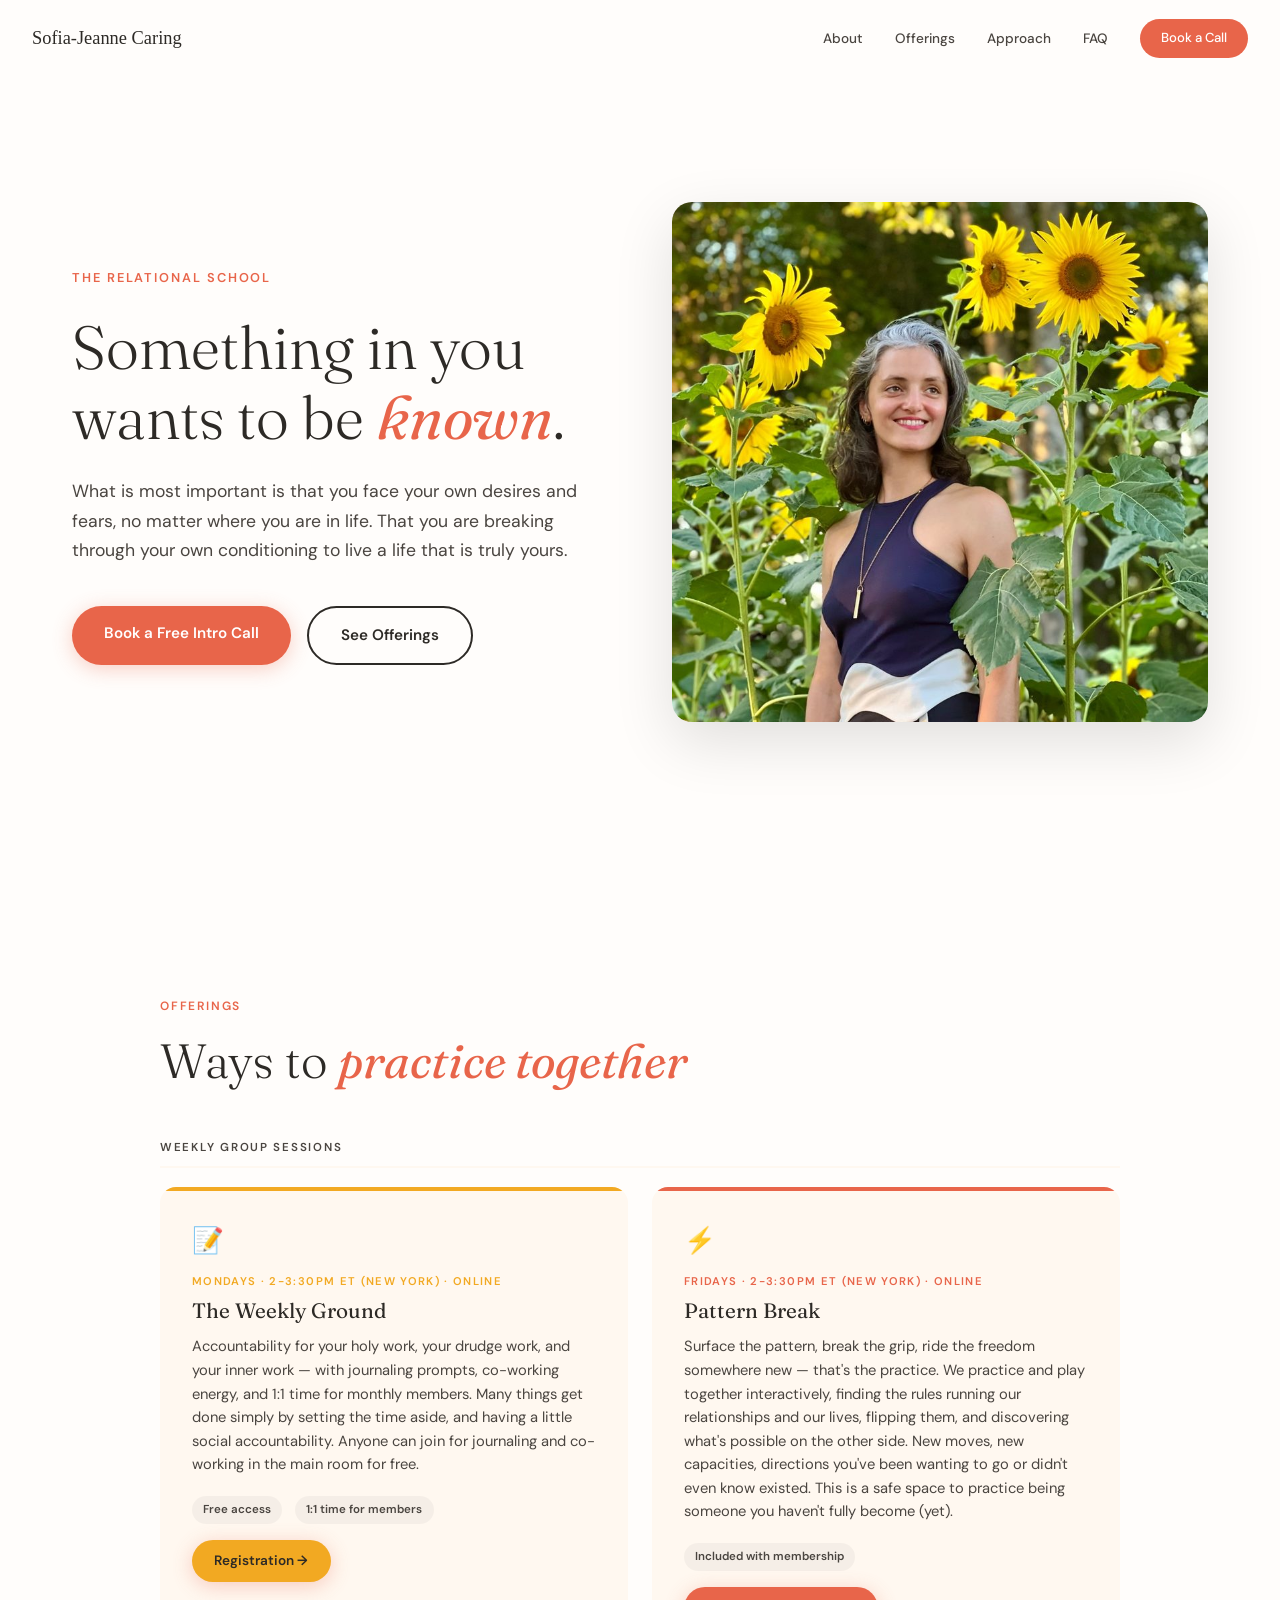
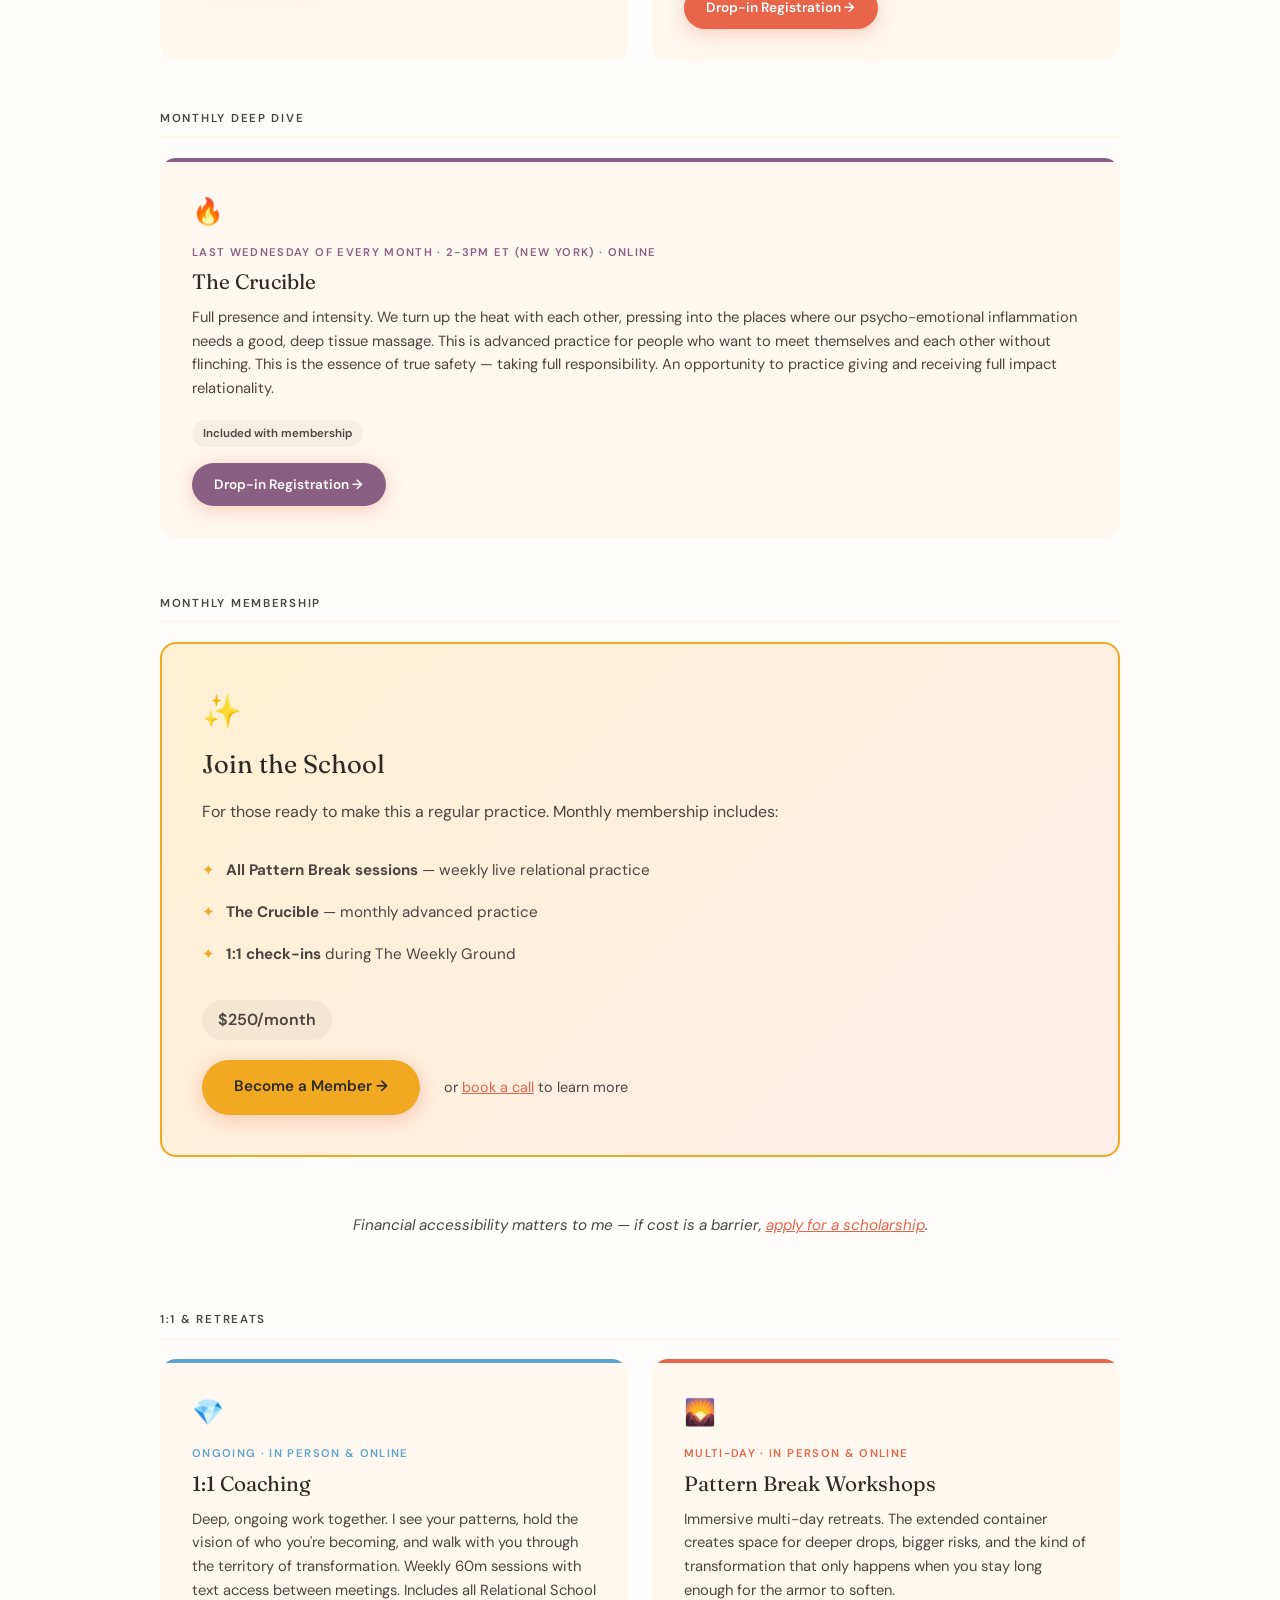
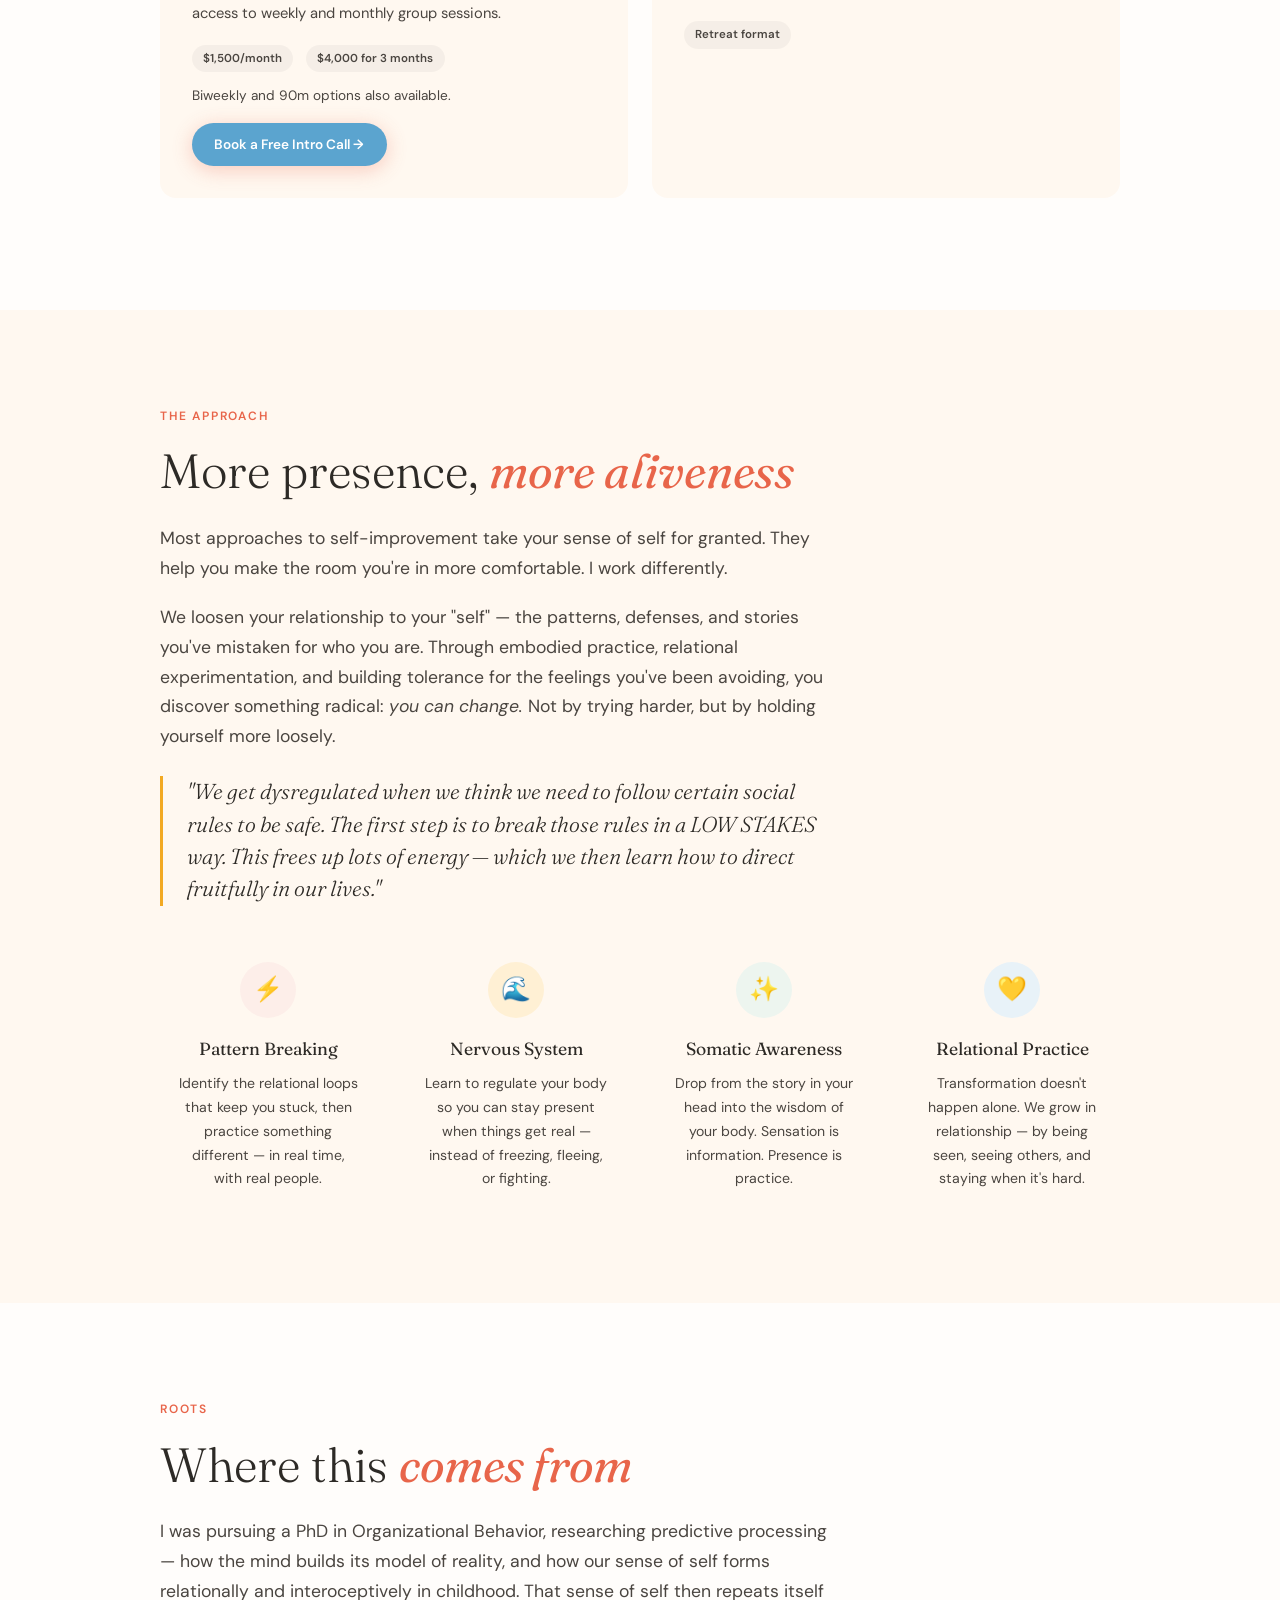
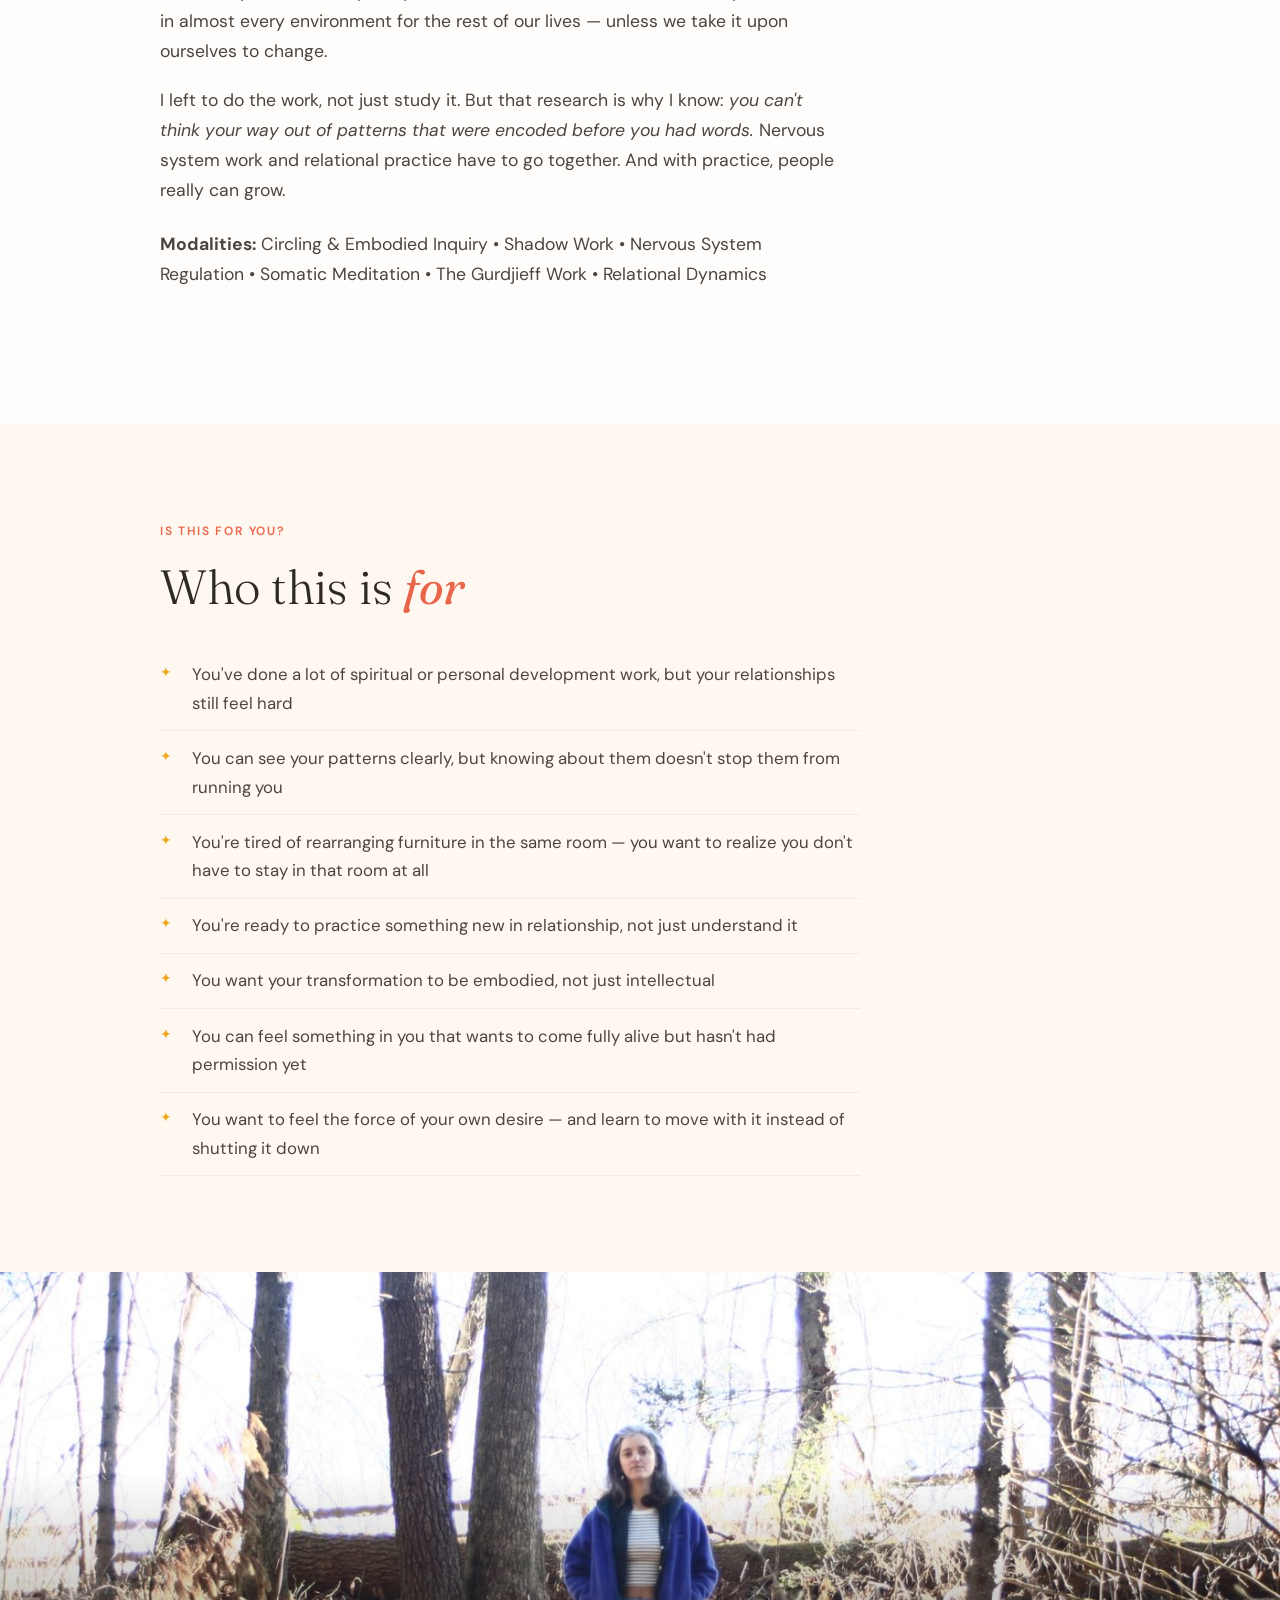
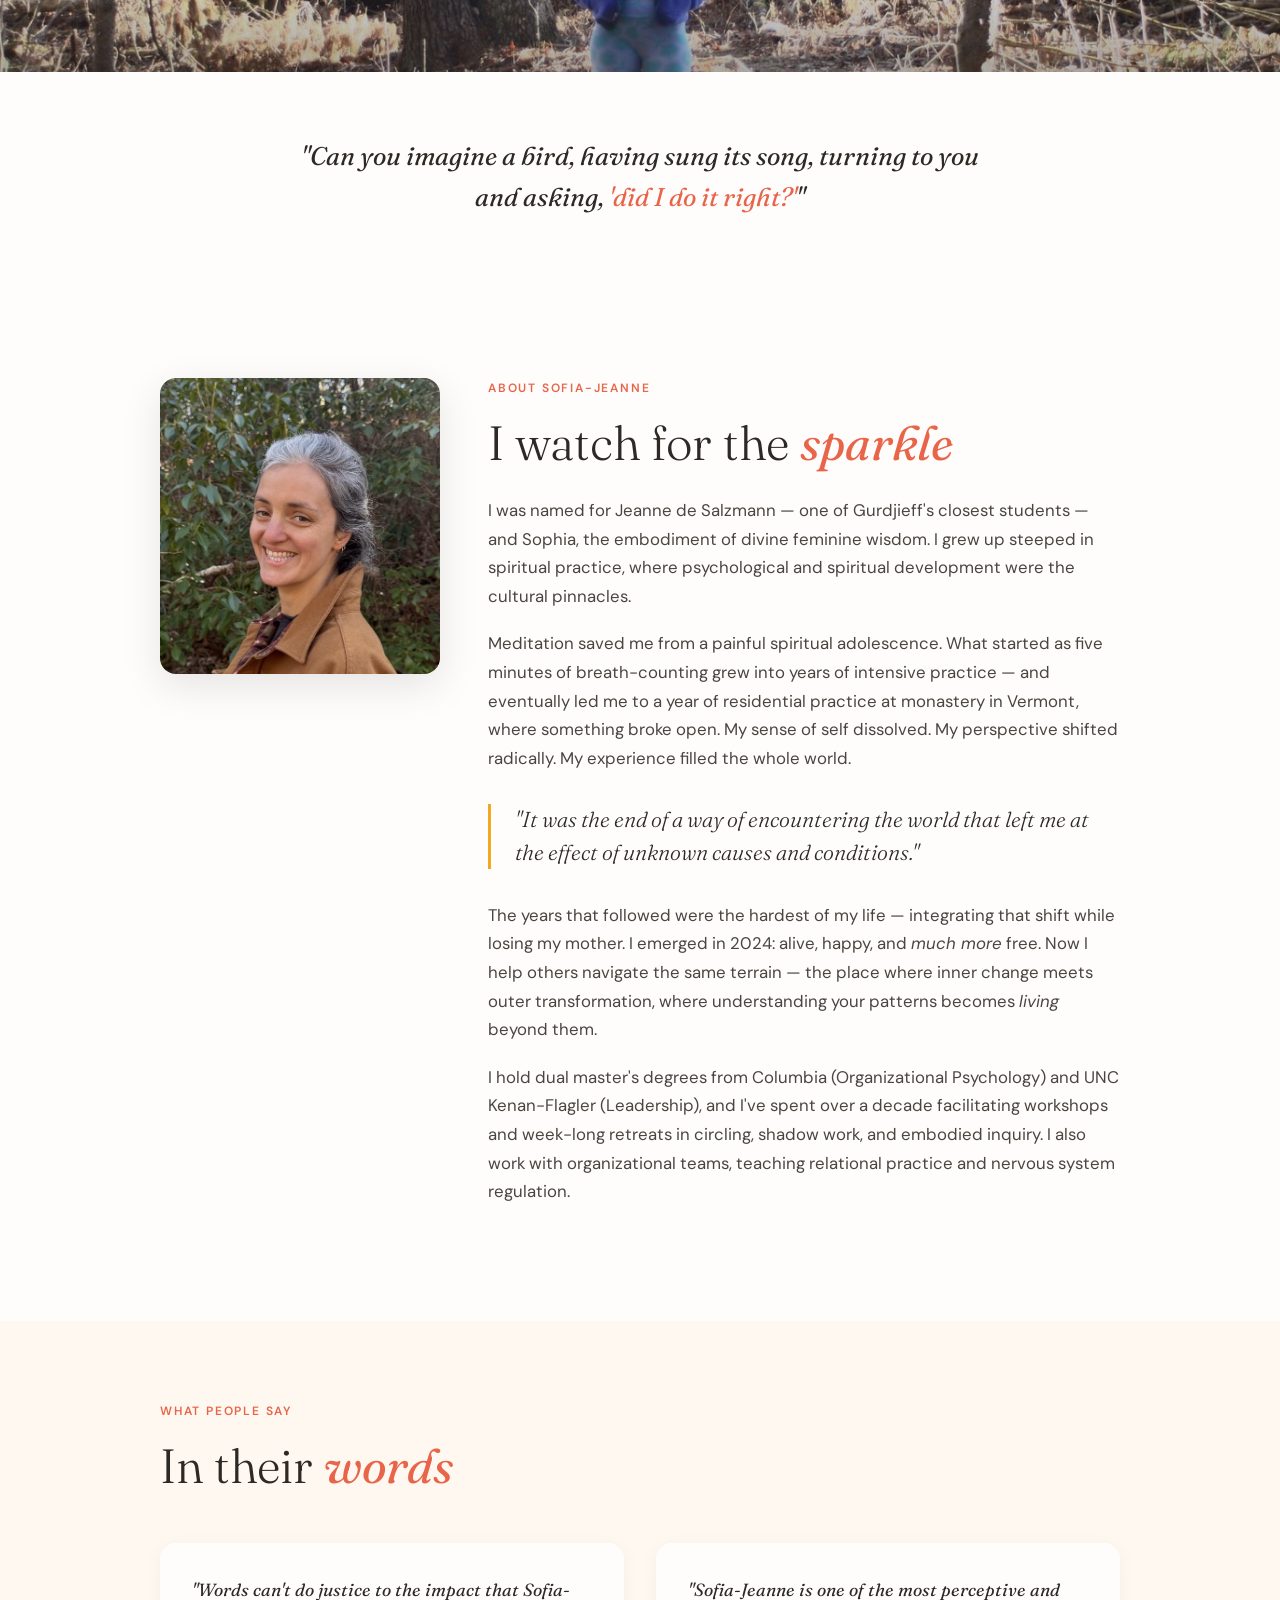
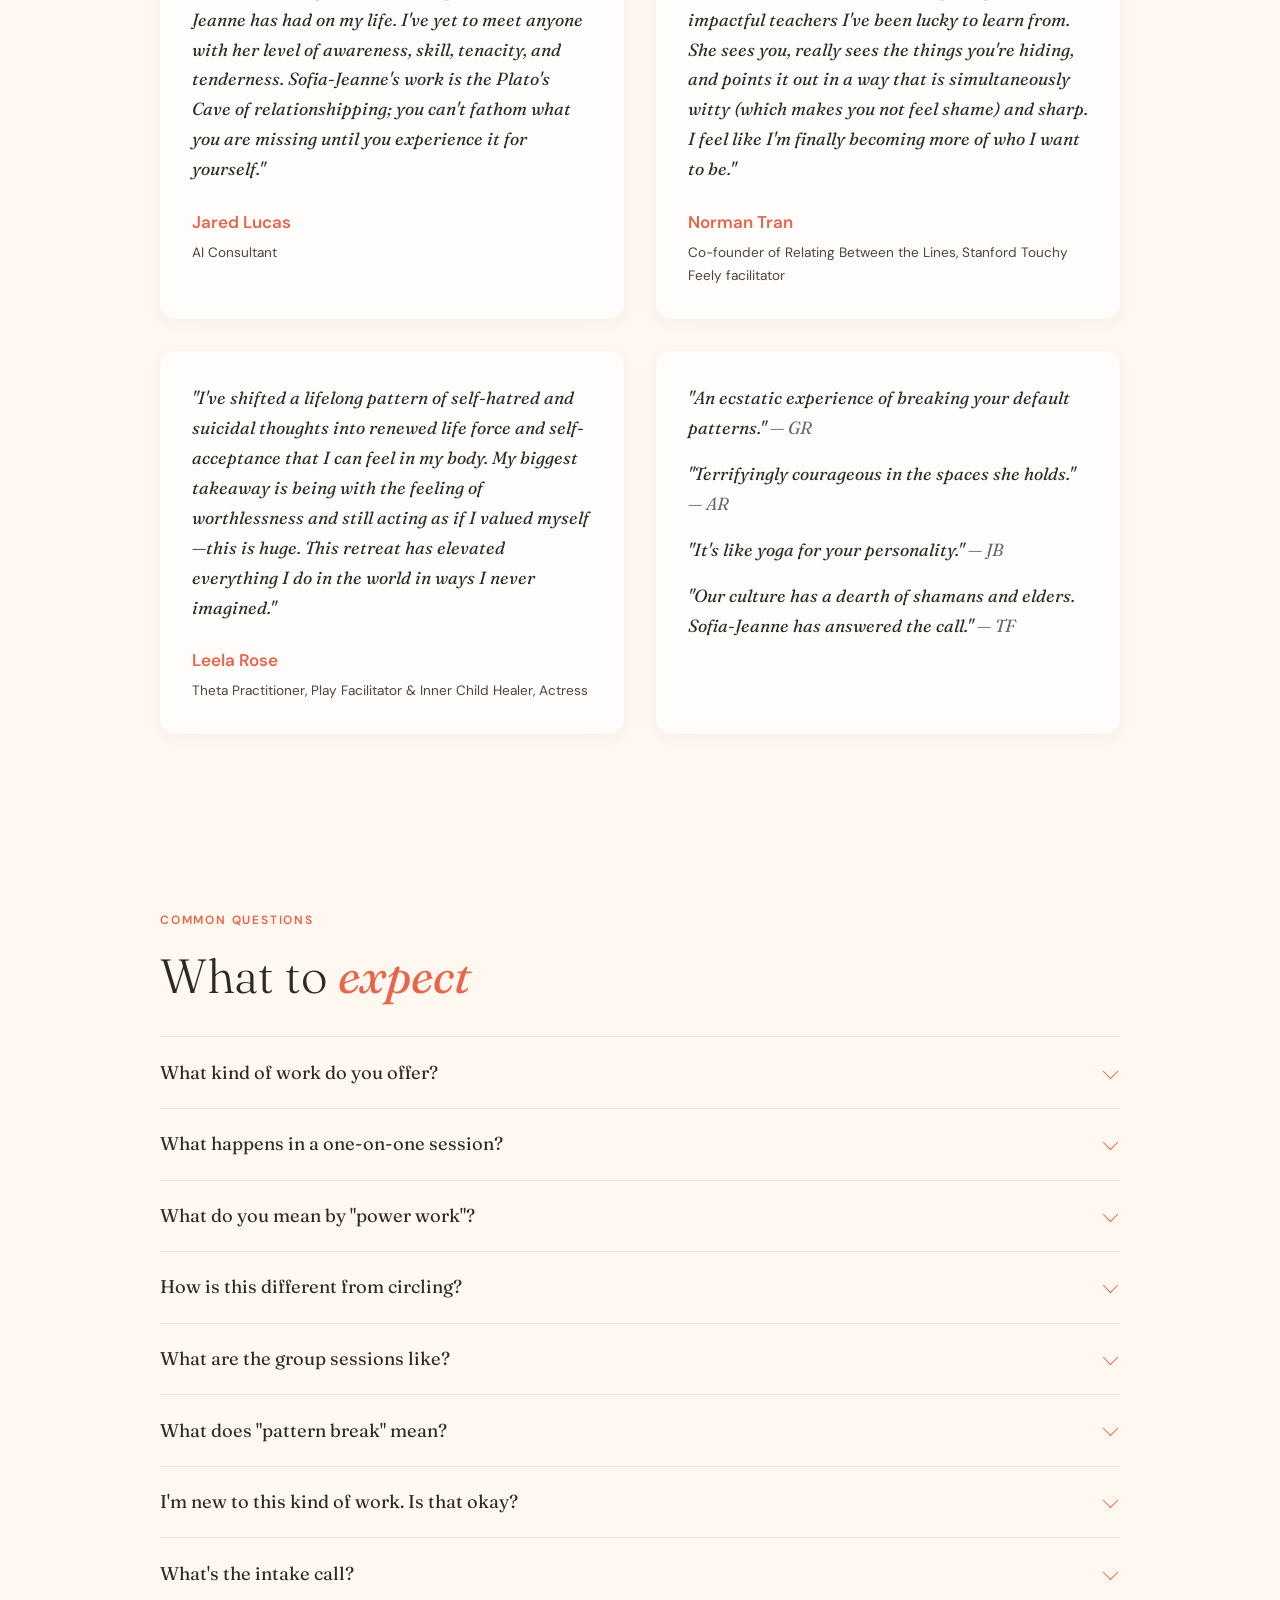
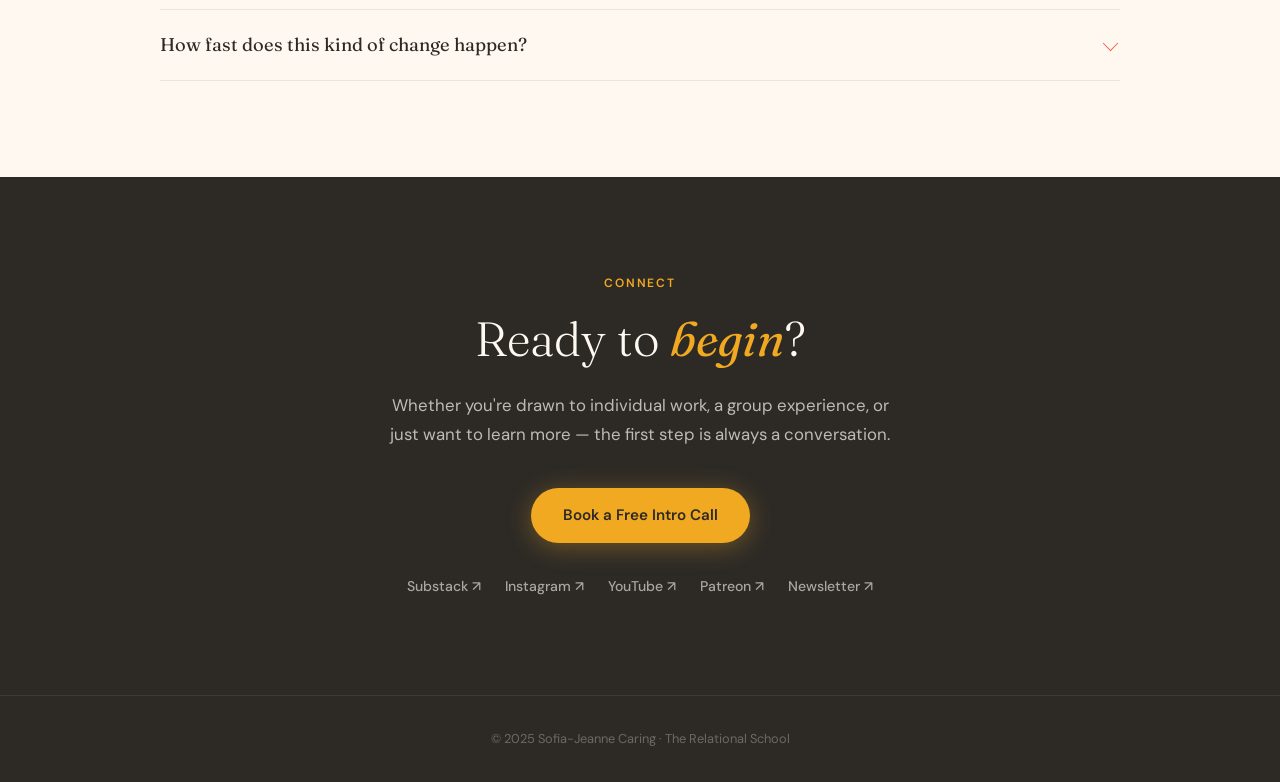
==== index.html @ 33bab9f7 "Update bio index.html" ====
<!DOCTYPE html>
<html lang="en">
<head>
    <meta charset="UTF-8">
    <meta name="viewport" content="width=device-width, initial-scale=1.0">
    <title>Sofia-Jeanne Caring — The Relational School</title>
    <meta name="description" content="Coaching, group practice, and retreats for people who've done the inner work but still find themselves stuck in the same relational patterns. Founded by Sofia-Jeanne Caring.">
    <link rel="preconnect" href="https://fonts.googleapis.com">
    <link rel="preconnect" href="https://fonts.gstatic.com" crossorigin>
    <link href="https://fonts.googleapis.com/css2?family=Fraunces:ital,opsz,wght@0,9..144,300;0,9..144,400;0,9..144,600;1,9..144,300;1,9..144,400&family=DM+Sans:ital,wght@0,400;0,500;0,600;1,400&display=swap" rel="stylesheet">
    <style>
        :root {
            --coral: #E8654A;
            --coral-deep: #D5543A;
            --sun: #F2A922;
            --sage: #7BA687;
            --sky: #5BA4CF;
            --plum: #8B5E83;
            --cream: #FFF8F0;
            --warm-white: #FFFDFB;
            --deep: #2D2A26;
            --deep-soft: #4A4540;
            --glow: #FFF0D4;
            --coral-light: #FDEEE9;
            --sage-light: #EDF5EF;
            --sky-light: #E8F2F8;
            --plum-light: #F3EBF1;
        }

        * { margin: 0; padding: 0; box-sizing: border-box; }
        html { scroll-behavior: smooth; }

        body {
            font-family: 'DM Sans', sans-serif;
            color: var(--deep);
            background: var(--warm-white);
            line-height: 1.7;
            font-size: 17px;
            overflow-x: hidden;
        }

        /* ===== NAV ===== */
        nav {
            position: fixed;
            top: 0; left: 0; right: 0;
            z-index: 100;
            padding: 1.2rem 2rem;
            display: flex;
            justify-content: space-between;
            align-items: center;
            transition: all 0.4s ease;
        }

        nav.scrolled {
            background: rgba(255, 253, 251, 0.92);
            backdrop-filter: blur(12px);
            box-shadow: 0 2px 20px rgba(0,0,0,0.06);
            padding: 0.8rem 2rem;
        }

        .nav-logo {
            font-family: Georgia, 'Times New Roman', serif;
            font-weight: 400;
            font-size: 1.15rem;
            color: var(--deep);
            text-decoration: none;
        }

        .nav-links {
            display: flex;
            gap: 2rem;
            align-items: center;
        }

        .nav-links a {
            font-size: 0.85rem;
            font-weight: 500;
            color: var(--deep-soft);
            text-decoration: none;
            transition: color 0.3s;
        }

        .nav-links a:hover { color: var(--coral); }

        .nav-cta {
            background: var(--coral) !important;
            color: white !important;
            padding: 0.5rem 1.3rem !important;
            border-radius: 50px;
            font-size: 0.82rem !important;
        }

        .nav-cta:hover { background: var(--coral-deep) !important; }

        /* ===== HERO ===== */
        .hero {
            min-height: 100vh;
            display: grid;
            grid-template-columns: 1fr 1fr;
            align-items: center;
            padding: 6rem 2rem 4rem;
            max-width: 1200px;
            margin: 0 auto;
            gap: 4rem;
        }

        .hero-text {
            max-width: 540px;
        }

        .hero-label {
            font-weight: 600;
            font-size: 0.8rem;
            letter-spacing: 0.15em;
            text-transform: uppercase;
            color: var(--coral);
            margin-bottom: 1.5rem;
            opacity: 0;
            animation: fadeUp 0.8s ease forwards 0.2s;
        }

        .hero h1 {
            font-family: 'Fraunces', serif;
            font-weight: 300;
            font-size: clamp(2.4rem, 5vw, 3.8rem);
            line-height: 1.15;
            color: var(--deep);
            margin-bottom: 1.5rem;
            opacity: 0;
            animation: fadeUp 0.8s ease forwards 0.4s;
        }

        .hero h1 em {
            font-style: italic;
            color: var(--coral);
            font-weight: 400;
        }

        .hero-sub {
            font-size: 1.1rem;
            color: var(--deep-soft);
            margin-bottom: 2.5rem;
            opacity: 0;
            animation: fadeUp 0.8s ease forwards 0.6s;
        }

        .hero-image {
            opacity: 0;
            animation: fadeUp 0.8s ease forwards 0.5s;
        }

        .hero-image img {
            width: 100%;
            height: 520px;
            object-fit: cover;
            object-position: center top;
            border-radius: 20px;
            box-shadow: 0 20px 60px rgba(0,0,0,0.12);
        }

        @keyframes fadeUp {
            from { opacity: 0; transform: translateY(24px); }
            to { opacity: 1; transform: translateY(0); }
        }

        .cta-group {
            display: flex;
            gap: 1rem;
            flex-wrap: wrap;
            opacity: 0;
            animation: fadeUp 0.8s ease forwards 0.8s;
        }

        .btn {
            display: inline-block;
            padding: 0.9rem 2rem;
            border-radius: 50px;
            font-family: 'DM Sans', sans-serif;
            font-weight: 600;
            font-size: 0.95rem;
            text-decoration: none;
            transition: all 0.3s ease;
            cursor: pointer;
            border: none;
        }

        .btn-primary {
            background: var(--coral);
            color: white;
            box-shadow: 0 4px 20px rgba(232, 101, 74, 0.3);
        }

        .btn-primary:hover {
            background: var(--coral-deep);
            transform: translateY(-2px);
            box-shadow: 0 6px 28px rgba(232, 101, 74, 0.4);
        }

        .btn-secondary {
            background: transparent;
            color: var(--deep);
            border: 2px solid var(--deep);
        }

        .btn-secondary:hover {
            background: var(--deep);
            color: var(--cream);
            transform: translateY(-2px);
        }

        /* ===== SECTIONS ===== */
        section { padding: 6rem 2rem; }
        .container { max-width: 960px; margin: 0 auto; }

        .section-label {
            font-weight: 600;
            font-size: 0.75rem;
            letter-spacing: 0.15em;
            text-transform: uppercase;
            color: var(--coral);
            margin-bottom: 1rem;
        }

        .section-title {
            font-family: 'Fraunces', serif;
            font-weight: 300;
            font-size: clamp(2rem, 4vw, 3rem);
            line-height: 1.2;
            margin-bottom: 1.5rem;
        }

        .section-title em {
            font-style: italic;
            color: var(--coral);
            font-weight: 400;
        }

        /* ===== ABOUT ===== */
        .about { background: var(--warm-white); }

        .about-grid {
            display: grid;
            grid-template-columns: 280px 1fr;
            gap: 3rem;
            align-items: start;
        }

        .about-photo img {
            width: 100%;
            border-radius: 16px;
            box-shadow: 0 12px 40px rgba(0,0,0,0.1);
        }

        .about-text {
            font-size: 1.05rem;
            color: var(--deep-soft);
        }

        .about-text p { margin-bottom: 1.2rem; }

        .about-highlight {
            font-family: 'Fraunces', serif;
            font-size: 1.35rem;
            font-weight: 300;
            font-style: italic;
            color: var(--deep);
            border-left: 3px solid var(--sun);
            padding-left: 1.5rem;
            margin: 2rem 0;
            line-height: 1.5;
        }

        /* ===== WHO THIS IS FOR ===== */
        .who {
            background: var(--cream);
        }

        .who-list {
            list-style: none;
            max-width: 700px;
            margin-top: 2rem;
        }

        .who-list li {
            padding: 0.8rem 0 0.8rem 2rem;
            position: relative;
            font-size: 1.05rem;
            color: var(--deep-soft);
            border-bottom: 1px solid rgba(0,0,0,0.05);
        }

        .who-list li::before {
            content: '✦';
            position: absolute;
            left: 0;
            color: var(--sun);
            font-size: 0.9rem;
        }

        /* ===== OFFERINGS ===== */
        .offerings { background: var(--warm-white); }

        .offerings-section-title {
            font-family: 'DM Sans', sans-serif;
            font-weight: 600;
            font-size: 0.72rem;
            letter-spacing: 0.15em;
            text-transform: uppercase;
            color: var(--deep-soft);
            margin-top: 3rem;
            margin-bottom: 1.2rem;
            padding-bottom: 0.5rem;
            border-bottom: 2px solid var(--cream);
        }

        .offerings-section-title:first-of-type {
            margin-top: 2rem;
        }

        .offerings-grid {
            display: grid;
            grid-template-columns: repeat(auto-fit, minmax(280px, 1fr));
            gap: 1.5rem;
            margin-bottom: 1rem;
        }

        .offering-card {
            background: var(--cream);
            border-radius: 16px;
            padding: 2rem;
            transition: all 0.3s ease;
            position: relative;
            overflow: hidden;
        }

        .offering-card::before {
            content: '';
            position: absolute;
            top: 0; left: 0; right: 0;
            height: 4px;
        }

        .offering-card:hover {
            transform: translateY(-4px);
            box-shadow: 0 12px 40px rgba(0,0,0,0.08);
        }

        .card-coral::before { background: var(--coral); }
        .card-sun::before { background: var(--sun); }
        .card-sage::before { background: var(--sage); }
        .card-sky::before { background: var(--sky); }
        .card-plum::before { background: var(--plum); }

        .offering-icon {
            font-size: 1.6rem;
            margin-bottom: 0.6rem;
        }

        .offering-type {
            font-size: 0.7rem;
            font-weight: 600;
            letter-spacing: 0.12em;
            text-transform: uppercase;
            margin-bottom: 0.4rem;
        }

        .type-coral { color: var(--coral); }
        .type-sun { color: var(--sun); }
        .type-sage { color: var(--sage); }
        .type-sky { color: var(--sky); }
        .type-plum { color: var(--plum); }

        .offering-name {
            font-family: 'Fraunces', serif;
            font-weight: 400;
            font-size: 1.3rem;
            margin-bottom: 0.7rem;
            line-height: 1.3;
        }

        .offering-desc {
            color: var(--deep-soft);
            font-size: 0.92rem;
            margin-bottom: 1.2rem;
            line-height: 1.6;
        }

        .offering-meta {
            display: flex;
            gap: 0.8rem;
            flex-wrap: wrap;
        }

        .meta-tag {
            font-size: 0.72rem;
            font-weight: 600;
            padding: 0.25rem 0.7rem;
            border-radius: 50px;
            background: rgba(0,0,0,0.04);
            color: var(--deep-soft);
        }

        /* ===== FULL-WIDTH IMAGE BREAK ===== */
        .image-break {
            width: 100%;
            height: 400px;
            overflow: hidden;
            position: relative;
        }

        .image-break img {
            width: 100%;
            height: 100%;
            object-fit: cover;
            object-position: center 40%;
        }

        .image-break-overlay {
            position: absolute;
            inset: 0;
            background: linear-gradient(to bottom, rgba(45,42,38,0) 50%, rgba(45,42,38,0.4) 100%);
        }

        /* ===== APPROACH ===== */
        .approach { background: var(--cream); }

        .approach-text {
            font-size: 1.1rem;
            color: var(--deep-soft);
            max-width: 680px;
            margin-bottom: 2.5rem;
        }

        .approach-text p { margin-bottom: 1.2rem; }

        .approach-items {
            display: grid;
            grid-template-columns: repeat(auto-fit, minmax(200px, 1fr));
            gap: 2rem;
        }

        .approach-item { text-align: center; padding: 1rem; }

        .approach-icon {
            width: 56px;
            height: 56px;
            border-radius: 50%;
            display: flex;
            align-items: center;
            justify-content: center;
            margin: 0 auto 1rem;
            font-size: 1.5rem;
        }

        .approach-item:nth-child(1) .approach-icon { background: var(--coral-light); }
        .approach-item:nth-child(2) .approach-icon { background: var(--glow); }
        .approach-item:nth-child(3) .approach-icon { background: var(--sage-light); }
        .approach-item:nth-child(4) .approach-icon { background: var(--sky-light); }

        .approach-item h3 {
            font-family: 'Fraunces', serif;
            font-weight: 400;
            font-size: 1.1rem;
            margin-bottom: 0.5rem;
        }

        .approach-item p {
            font-size: 0.88rem;
            color: var(--deep-soft);
        }

        /* ===== ROOTS ===== */
        .roots { background: var(--warm-white); }

        .roots-list {
            list-style: none;
            display: flex;
            flex-wrap: wrap;
            gap: 0.6rem;
            margin-top: 1.5rem;
        }

        .roots-list li {
            padding: 0.5rem 1.2rem;
            border-radius: 50px;
            font-size: 0.88rem;
            font-weight: 500;
        }

        .roots-list li:nth-child(odd) { background: var(--glow); color: var(--deep); }
        .roots-list li:nth-child(even) { background: var(--coral-light); color: var(--deep); }

        /* ===== CONNECT ===== */
        .connect {
            background: var(--deep);
            color: var(--cream);
            text-align: center;
        }

        .connect .section-title { color: var(--cream); }
        .connect .section-title em { color: var(--sun); }

        .connect-text {
            color: rgba(255,248,240,0.7);
            max-width: 520px;
            margin: 0 auto 2.5rem;
            font-size: 1.05rem;
        }

        .btn-glow {
            background: var(--sun);
            color: var(--deep);
            box-shadow: 0 4px 24px rgba(242, 169, 34, 0.35);
        }

        .btn-glow:hover {
            background: #E09B1A;
            transform: translateY(-2px);
            box-shadow: 0 6px 32px rgba(242, 169, 34, 0.45);
        }

        .connect-links {
            display: flex;
            gap: 1.5rem;
            justify-content: center;
            flex-wrap: wrap;
            margin-top: 2rem;
        }

        .connect-link {
            color: var(--cream);
            text-decoration: none;
            font-size: 0.88rem;
            font-weight: 500;
            opacity: 0.6;
            transition: opacity 0.3s;
        }

        .connect-link:hover { opacity: 1; }

        /* ===== FOOTER ===== */
        footer {
            background: var(--deep);
            border-top: 1px solid rgba(255,248,240,0.08);
            padding: 2rem;
            text-align: center;
            color: rgba(255,248,240,0.3);
            font-size: 0.8rem;
        }

        /* ===== FAQ ===== */
        .faq {
            background: var(--cream);
        }
        
        .faq-list {
            margin-top: 2rem;
        }
        
        .faq-item {
            border-top: 1px solid rgba(0,0,0,0.08);
            overflow: hidden;
        }
        
        .faq-item:last-child {
            border-bottom: 1px solid rgba(0,0,0,0.08);
        }
        
        .faq-question {
            width: 100%;
            background: none;
            border: none;
            text-align: left;
            padding: 1.4rem 2.5rem 1.4rem 0;
            font-family: 'Fraunces', serif;
            font-size: 1.15rem;
            font-weight: 400;
            color: var(--deep);
            cursor: pointer;
            position: relative;
            transition: color 0.3s ease;
            line-height: 1.4;
        }
        
        .faq-question:hover {
            color: var(--coral);
        }
        
        .faq-question::after {
            content: '';
            position: absolute;
            right: 4px;
            top: 50%;
            width: 10px;
            height: 10px;
            border-right: 1.5px solid var(--coral);
            border-bottom: 1.5px solid var(--coral);
            transform: translateY(-65%) rotate(45deg);
            transition: transform 0.35s ease;
        }
        
        .faq-item.open .faq-question::after {
            transform: translateY(-35%) rotate(-135deg);
        }
        
        .faq-item.open .faq-question {
            color: var(--coral);
        }
        
        .faq-answer {
            max-height: 0;
            overflow: hidden;
            transition: max-height 0.45s ease, padding 0.35s ease;
        }
        
        .faq-item.open .faq-answer {
            max-height: 600px;
            padding-bottom: 1.5rem;
        }
        
        .faq-answer-inner {
            font-size: 0.95rem;
            color: var(--deep-soft);
            line-height: 1.8;
            padding-right: 1rem;
        }
        
        .faq-answer-inner p {
            margin-bottom: 0.8rem;
        }
        
        .faq-answer-inner p:last-child {
            margin-bottom: 0;
        }
        
        .faq-answer-inner em {
            font-style: italic;
            color: var(--coral);
        }

        /* ===== REVEAL ===== */
        .reveal {
            opacity: 0;
            transform: translateY(30px);
            transition: opacity 0.7s ease, transform 0.7s ease;
        }

        .reveal.visible {
            opacity: 1;
            transform: translateY(0);
        }

        /* ===== RESPONSIVE ===== */
        @media (max-width: 768px) {
            .hero {
                grid-template-columns: 1fr;
                min-height: auto;
                padding: 7rem 1.5rem 3rem;
                gap: 2.5rem;
            }

            .hero-image { order: -1; }

            .hero-image img {
                height: 350px;
            }

            .about-grid {
                grid-template-columns: 1fr;
            }

            .about-photo {
                max-width: 280px;
            }

            section { padding: 4rem 1.5rem; }

            .nav-links a:not(.nav-cta) { display: none; }

            .cta-group {
                flex-direction: column;
                align-items: flex-start;
            }

            .offerings-grid {
                grid-template-columns: 1fr;
            }

            .approach-items {
                grid-template-columns: 1fr 1fr;
            }

            .image-break { height: 250px; }
        }

        /* ===== TESTIMONIALS ===== */
        .testimonials {
            background: var(--cream);
            padding: 5rem 2rem;
        }

        .testimonials-grid {
            display: grid;
            grid-template-columns: repeat(auto-fit, minmax(320px, 1fr));
            gap: 2rem;
            margin-top: 3rem;
        }

        .testimonial-card {
            background: var(--warm-white);
            padding: 2rem;
            border-radius: 16px;
            box-shadow: 0 4px 20px rgba(0,0,0,0.04);
        }

        .testimonial-quote {
            font-family: 'Fraunces', serif;
            font-size: 1.1rem;
            font-style: italic;
            line-height: 1.7;
            color: var(--deep);
            margin-bottom: 1.5rem;
        }

        .testimonial-author {
            font-weight: 600;
            color: var(--coral);
            margin-bottom: 0.25rem;
        }

        .testimonial-role {
            font-size: 0.85rem;
            color: var(--deep-soft);
        }

        @media (max-width: 768px) {
            .testimonials-grid {
                grid-template-columns: 1fr;
            }
        }

        /* ===== PULL QUOTE ===== */
        .pull-quote-section {
            background: var(--warm-white);
            padding: 4rem 2rem;
            text-align: center;
        }

        .pull-quote {
            font-family: 'Fraunces', serif;
            font-size: 1.6rem;
            font-style: italic;
            color: var(--deep);
            max-width: 700px;
            margin: 0 auto;
            line-height: 1.6;
        }

        .pull-quote em {
            color: var(--coral);
        }

        @media (max-width: 768px) {
            .pull-quote {
                font-size: 1.3rem;
            }
        }
    </style>
</head>
<body>

    <!-- NAV -->
    <nav>
        <a href="#" class="nav-logo">Sofia-Jeanne Caring</a>
        <div class="nav-links">
            <a href="#about">About</a>
            <a href="#offerings">Offerings</a>
            <a href="#approach">Approach</a>
            <a href="#faq">FAQ</a>
            <a href="https://calendly.com/sofiajeannec/mapping" class="nav-cta" target="_blank">Book a Call</a>
        </div>
    </nav>

    <!-- HERO -->
    <section class="hero">
        <div class="hero-text">
            <div class="hero-label">The Relational School</div>
            <h1>Something in you wants to be <em>known</em>.</h1>
            <p class="hero-sub" style="margin-top: 0.5rem;">What is most important is that you face your own desires and fears, no matter where you are in life. That you are breaking through your own conditioning to live a life that is truly yours.</p>
            <div class="cta-group">
                <a href="https://calendly.com/sofiajeannec/mapping" class="btn btn-primary" target="_blank">Book a Free Intro Call</a>
                <a href="#offerings" class="btn btn-secondary">See Offerings</a>
            </div>
        </div>
        <div class="hero-image">
            <img src="images/sunflowers.jpg" alt="Sofia-Jeanne among sunflowers">
        </div>
    </section>

    <!-- OFFERINGS -->
    <section class="offerings" id="offerings">
        <div class="container">
            <div class="reveal">
                <div class="section-label">Offerings</div>
                <h2 class="section-title">Ways to <em>practice together</em></h2>
            </div>

            <!-- WEEKLY GROUPS -->
            <div class="offerings-section-title reveal">Weekly Group Sessions</div>
            <div class="offerings-grid reveal">
                <div class="offering-card card-sun">
                    <div class="offering-icon">📝</div>
                    <div class="offering-type type-sun">Mondays · 2-3:30pm ET (New York) · Online</div>
                    <div class="offering-name">The Weekly Ground</div>
                    <p class="offering-desc">Accountability for your holy work, your drudge work, and your inner work — with journaling prompts, co-working energy, and 1:1 time for monthly members. Many things get done simply by setting the time aside, and having a little social accountability. Anyone can join for journaling and co-working in the main room for free.</p>
                    <div class="offering-meta">
                        <span class="meta-tag">Free access</span>
                        <span class="meta-tag">1:1 time for members</span>
                    </div>
                    <a href="https://us06web.zoom.us/meeting/register/_8qBbXulTPGqBJ5hUR4p6A" target="_blank" class="btn btn-primary" style="margin-top: 1rem; font-size: 0.85rem; padding: 0.6rem 1.4rem; background: var(--sun); color: var(--deep);">Registration →</a>
                </div>

                <div class="offering-card card-coral">
                    <div class="offering-icon">⚡</div>
                    <div class="offering-type type-coral">Fridays · 2-3:30pm ET (New York) · Online</div>
                    <div class="offering-name">Pattern Break</div>
                    <p class="offering-desc">Surface the pattern, break the grip, ride the freedom somewhere new — that's the practice. We practice and play together interactively, finding the rules running our relationships and our lives, flipping them, and discovering what's possible on the other side. New moves, new capacities, directions you've been wanting to go or didn't even know existed. This is a safe space to practice being someone you haven't fully become (yet).</p>
                    <div class="offering-meta">
                        <span class="meta-tag">Included with membership</span>
                    </div>
                    <a href="https://buy.stripe.com/8x23cudrA4htaSa5zHejK03" target="_blank" class="btn btn-primary" style="margin-top: 1rem; font-size: 0.85rem; padding: 0.6rem 1.4rem;">Drop-in Registration →</a>
                </div>
            </div>

            <!-- MONTHLY -->
            <div class="offerings-section-title reveal">Monthly Deep Dive</div>
            <div class="offerings-grid reveal">
                <div class="offering-card card-plum">
                    <div class="offering-icon">🔥</div>
                    <div class="offering-type type-plum">Last Wednesday of Every Month · 2-3pm ET (New York) · Online</div>
                    <div class="offering-name">The Crucible</div>
                    <p class="offering-desc">Full presence and intensity. We turn up the heat with each other, pressing into the places where our psycho-emotional inflammation needs a good, deep tissue massage. This is advanced practice for people who want to meet themselves and each other without flinching. This is the essence of true safety — taking full responsibility. An opportunity to practice giving and receiving full impact relationality.</p>
                    <div class="offering-meta">
                        <span class="meta-tag">Included with membership</span>
                    </div>
                    <a href="https://buy.stripe.com/fZu3cubjs15h5xQ7HPejK02" target="_blank" class="btn btn-primary" style="margin-top: 1rem; font-size: 0.85rem; padding: 0.6rem 1.4rem; background: var(--plum);">Drop-in Registration →</a>
                </div>
            </div>

            <!-- MONTHLY MEMBERSHIP -->
            <div class="offerings-section-title reveal" style="margin-top: 3.5rem;">Monthly Membership</div>
            <div class="reveal" style="margin-bottom: 2rem;">
                <div class="offering-card" style="background: linear-gradient(135deg, var(--glow), var(--coral-light)); border: 2px solid var(--sun); padding: 2.5rem;">
                    <div class="offering-icon" style="font-size: 2rem;">✨</div>
                    <div class="offering-name" style="font-size: 1.6rem; margin-bottom: 1rem;">Join the School</div>
                    <p class="offering-desc" style="font-size: 1rem; line-height: 1.8; margin-bottom: 1.5rem;">
                        For those ready to make this a regular practice. Monthly membership includes:
                    </p>
                    <ul style="list-style: none; margin-bottom: 1.5rem;">
                        <li style="padding: 0.5rem 0 0.5rem 1.5rem; position: relative; font-size: 0.95rem; color: var(--deep-soft);">
                            <span style="position: absolute; left: 0; color: var(--sun);">✦</span>
                            <strong>All Pattern Break sessions</strong> — weekly live relational practice
                        </li>
                        <li style="padding: 0.5rem 0 0.5rem 1.5rem; position: relative; font-size: 0.95rem; color: var(--deep-soft);">
                            <span style="position: absolute; left: 0; color: var(--sun);">✦</span>
                            <strong>The Crucible</strong> — monthly advanced practice
                        </li>
                        <li style="padding: 0.5rem 0 0.5rem 1.5rem; position: relative; font-size: 0.95rem; color: var(--deep-soft);">
                            <span style="position: absolute; left: 0; color: var(--sun);">✦</span>
                            <strong>1:1 check-ins</strong> during The Weekly Ground
                        </li>
                    </ul>
                    <div class="offering-meta" style="margin-bottom: 1.25rem;">
                        <span class="meta-tag" style="font-size: 1rem; padding: 0.4rem 1rem;">$250/month</span>
                    </div>
                    <div style="display: flex; align-items: center; gap: 1.5rem; flex-wrap: wrap;">
                        <a href="/membership/" class="btn btn-primary" style="background: var(--sun); color: var(--deep);">Become a Member →</a>
                        <span style="font-size: 0.9rem; color: var(--deep-soft);">or <a href="https://calendly.com/sofiajeannec/mapping" target="_blank" style="color: var(--coral); text-decoration: underline;">book a call</a> to learn more</span>
                    </div>
                </div>
            </div>
            
            <!-- FINANCIAL ACCESSIBILITY -->
            <div class="reveal" style="text-align: center; padding: 1.5rem; margin-bottom: 1rem;">
                <p style="font-size: 0.95rem; color: var(--deep-soft); font-style: italic;">
                    Financial accessibility matters to me — if cost is a barrier, <a href="https://tally.so/r/Me5pYM" target="_blank" style="color: var(--coral);">apply for a scholarship</a>.
                </p>
            </div>

            <!-- 1:1 + RETREATS -->
            <div class="offerings-section-title reveal">1:1 &amp; Retreats</div>
            <div class="offerings-grid reveal">
                <div class="offering-card card-sky">
                    <div class="offering-icon">💎</div>
                    <div class="offering-type type-sky">Ongoing · In Person & Online</div>
                    <div class="offering-name">1:1 Coaching</div>
                    <p class="offering-desc">Deep, ongoing work together. I see your patterns, hold the vision of who you're becoming, and walk with you through the territory of transformation. Weekly 60m sessions with text access between meetings. Includes all Relational School access to weekly and monthly group sessions.</p>
                    <div class="offering-meta">
                        <span class="meta-tag">$1,500/month</span>
                        <span class="meta-tag">$4,000 for 3 months</span>
                    </div>
                    <p style="font-size: 0.85rem; color: var(--deep-soft); margin-top: 0.75rem;">Biweekly and 90m options also available.</p>
                    <a href="https://calendly.com/sofiajeannec/mapping" target="_blank" class="btn btn-primary" style="margin-top: 1rem; font-size: 0.85rem; padding: 0.6rem 1.4rem; background: var(--sky);">Book a Free Intro Call →</a>
                </div>

                <div class="offering-card card-coral">
                    <div class="offering-icon">🌄</div>
                    <div class="offering-type type-coral">Multi-Day · In Person & Online</div>
                    <div class="offering-name">Pattern Break Workshops</div>
                    <p class="offering-desc">Immersive multi-day retreats. The extended container creates space for deeper drops, bigger risks, and the kind of transformation that only happens when you stay long enough for the armor to soften.</p>
                    <div class="offering-meta">
                        <span class="meta-tag">Retreat format</span>
                    </div>
                </div>
            </div>
        </div>
    </section>

    <!-- APPROACH -->
    <section class="approach" id="approach">
        <div class="container">
            <div class="reveal">
                <div class="section-label">The Approach</div>
                <h2 class="section-title">More presence, <em>more aliveness</em></h2>
                <div class="approach-text">
                    <p>Most approaches to self-improvement take your sense of self for granted. They help you make the room you're in more comfortable. I work differently.</p>
                    <p>We loosen your relationship to your "self" — the patterns, defenses, and stories you've mistaken for who you are. Through embodied practice, relational experimentation, and building tolerance for the feelings you've been avoiding, you discover something radical: <em>you can change.</em> Not by trying harder, but by holding yourself more loosely.</p>
                    <div class="about-highlight" style="margin-top: 1.5rem;">
                        "We get dysregulated when we think we need to follow certain social rules to be safe. The first step is to break those rules in a LOW STAKES way. This frees up lots of energy — which we then learn how to direct fruitfully in our lives."
                    </div>
                </div>
            </div>
            <div class="approach-items reveal">
                <div class="approach-item">
                    <div class="approach-icon">⚡</div>
                    <h3>Pattern Breaking</h3>
                    <p>Identify the relational loops that keep you stuck, then practice something different — in real time, with real people.</p>
                </div>
                <div class="approach-item">
                    <div class="approach-icon">🌊</div>
                    <h3>Nervous System</h3>
                    <p>Learn to regulate your body so you can stay present when things get real — instead of freezing, fleeing, or fighting.</p>
                </div>
                <div class="approach-item">
                    <div class="approach-icon">✨</div>
                    <h3>Somatic Awareness</h3>
                    <p>Drop from the story in your head into the wisdom of your body. Sensation is information. Presence is practice.</p>
                </div>
                <div class="approach-item">
                    <div class="approach-icon">💛</div>
                    <h3>Relational Practice</h3>
                    <p>Transformation doesn't happen alone. We grow in relationship — by being seen, seeing others, and staying when it's hard.</p>
                </div>
            </div>
        </div>
    </section>

    <!-- ROOTS -->
    <section class="roots">
        <div class="container reveal">
            <div class="section-label">Roots</div>
            <h2 class="section-title">Where this <em>comes from</em></h2>
            <div class="approach-text">
                <p>I was pursuing a PhD in Organizational Behavior, researching predictive processing — how the mind builds its model of reality, and how our sense of self forms relationally and interoceptively in childhood. That sense of self then repeats itself in almost every environment for the rest of our lives — unless we take it upon ourselves to change.</p>
                <p>I left to do the work, not just study it. But that research is why I know: <em>you can't think your way out of patterns that were encoded before you had words.</em> Nervous system work and relational practice have to go together. And with practice, people really can grow.</p>
                <p style="margin-top: 1.5rem;"><strong>Modalities:</strong> Circling & Embodied Inquiry • Shadow Work • Nervous System Regulation • Somatic Meditation • The Gurdjieff Work • Relational Dynamics</p>
            </div>
        </div>
    </section>

    <!-- WHO THIS IS FOR -->
    <section class="who">
        <div class="container reveal">
            <div class="section-label">Is This For You?</div>
            <h2 class="section-title">Who this is <em>for</em></h2>
            <ul class="who-list">
                <li>You've done a lot of spiritual or personal development work, but your relationships still feel hard</li>
                <li>You can see your patterns clearly, but knowing about them doesn't stop them from running you</li>
                <li>You're tired of rearranging furniture in the same room — you want to realize you don't have to stay in that room at all</li>
                <li>You're ready to practice something new in relationship, not just understand it</li>
                <li>You want your transformation to be embodied, not just intellectual</li>
                <li>You can feel something in you that wants to come fully alive but hasn't had permission yet</li>
                <li>You want to feel the force of your own desire — and learn to move with it instead of shutting it down</li>
            </ul>
        </div>
    </section>

    <!-- IMAGE BREAK -->
    <div class="image-break">
        <img src="images/forest.jpg" alt="Standing in the forest">
        <div class="image-break-overlay"></div>
    </div>

    <!-- PULL QUOTE -->
    <section class="pull-quote-section">
        <div class="container">
            <blockquote class="pull-quote reveal">
                "Can you imagine a bird, having sung its song, turning to you and asking, <em>'did I do it right?'</em>"
            </blockquote>
        </div>
    </section>

    <!-- ABOUT -->
    <section class="about" id="about">
        <div class="container">
            <div class="about-grid reveal">
                <div class="about-photo">
                    <img src="images/portrait.jpg" alt="Sofia-Jeanne Caring">
                </div>
                <div>
                    <div class="section-label">About Sofia-Jeanne</div>
                    <h2 class="section-title">I watch for the <em>sparkle</em></h2>
                    <div class="about-text">
                        <p>I was named for Jeanne de Salzmann — one of Gurdjieff's closest students — and Sophia, the embodiment of divine feminine wisdom. I grew up steeped in spiritual practice, where psychological and spiritual development were the cultural pinnacles.</p>

                        <p>Meditation saved me from a painful spiritual adolescence. What started as five minutes of breath-counting grew into years of intensive practice — and eventually led me to a year of residential practice at monastery in Vermont, where something broke open. My sense of self dissolved. My perspective shifted radically. My experience filled the whole world.</p>

                        <div class="about-highlight">
                            "It was the end of a way of encountering the world that left me at the effect of unknown causes and conditions."
                        </div>

                        <p>The years that followed were the hardest of my life — integrating that shift while losing my mother. I emerged in 2024: alive, happy, and <em>much more</em> free. Now I help others navigate the same terrain — the place where inner change meets outer transformation, where understanding your patterns becomes <em>living</em> beyond them.</p>

                        <p>I hold dual master's degrees from Columbia (Organizational Psychology) and UNC Kenan-Flagler (Leadership), and I've spent over a decade facilitating workshops and week-long retreats in circling, shadow work, and embodied inquiry. I also work with organizational teams, teaching relational practice and nervous system regulation.</p>
                    </div>
                </div>
            </div>
        </div>
    </section>

    <!-- TESTIMONIALS -->
    <section class="testimonials" id="testimonials">
        <div class="container">
            <div class="reveal">
                <div class="section-label">What People Say</div>
                <h2 class="section-title">In their <em>words</em></h2>
            </div>
            <div class="testimonials-grid reveal">
                <div class="testimonial-card">
                    <p class="testimonial-quote">"Words can't do justice to the impact that Sofia-Jeanne has had on my life. I've yet to meet anyone with her level of awareness, skill, tenacity, and tenderness. Sofia-Jeanne's work is the Plato's Cave of relationshipping; you can't fathom what you are missing until you experience it for yourself."</p>
                    <p class="testimonial-author">Jared Lucas</p>
                    <p class="testimonial-role">AI Consultant</p>
                </div>
                <div class="testimonial-card">
                    <p class="testimonial-quote">"Sofia-Jeanne is one of the most perceptive and impactful teachers I've been lucky to learn from. She sees you, really sees the things you're hiding, and points it out in a way that is simultaneously witty (which makes you not feel shame) and sharp. I feel like I'm finally becoming more of who I want to be."</p>
                    <p class="testimonial-author">Norman Tran</p>
                    <p class="testimonial-role">Co-founder of Relating Between the Lines, Stanford Touchy Feely facilitator</p>
                </div>
                <div class="testimonial-card">
                    <p class="testimonial-quote">"I've shifted a lifelong pattern of self-hatred and suicidal thoughts into renewed life force and self-acceptance that I can feel in my body. My biggest takeaway is being with the feeling of worthlessness and still acting as if I valued myself—this is huge. This retreat has elevated everything I do in the world in ways I never imagined."</p>
                    <p class="testimonial-author">Leela Rose</p>
                    <p class="testimonial-role">Theta Practitioner, Play Facilitator & Inner Child Healer, Actress</p>
                </div>
                <div class="testimonial-card">
                    <p class="testimonial-quote" style="margin-bottom: 1rem;">"An ecstatic experience of breaking your default patterns." <span style="opacity: 0.7;">— GR</span></p>
                    <p class="testimonial-quote" style="margin-bottom: 1rem;">"Terrifyingly courageous in the spaces she holds." <span style="opacity: 0.7;">— AR</span></p>
                    <p class="testimonial-quote" style="margin-bottom: 1rem;">"It's like yoga for your personality." <span style="opacity: 0.7;">— JB</span></p>
                    <p class="testimonial-quote" style="margin-bottom: 0;">"Our culture has a dearth of shamans and elders. Sofia-Jeanne has answered the call." <span style="opacity: 0.7;">— TF</span></p>
                </div>
            </div>
        </div>
    </section>

    <!-- FAQ -->
    <section class="faq" id="faq">
        <div class="container">
            <div class="reveal">
                <div class="section-label">Common Questions</div>
                <h2 class="section-title">What to <em>expect</em></h2>
            </div>
            <div class="faq-list reveal">
                <div class="faq-item">
                    <button class="faq-question">What kind of work do you offer?</button>
                    <div class="faq-answer">
                        <div class="faq-answer-inner">
                            <p>Right now I offer <em>one-on-one sessions</em> and <em>weekly group work</em>. I also lead retreats and collaborate with other practitioners on immersive experiences — those tend to emerge organically, so sign up for updates if you want to know when something's coming.</p>
                        </div>
                    </div>
                </div>
                <div class="faq-item">
                    <button class="faq-question">What happens in a one-on-one session?</button>
                    <div class="faq-answer">
                        <div class="faq-answer-inner">
                            <p>It depends on you. Some people come to build specific emotional skills — self-awareness, identifying blind spots, working with relational patterns. Others come for something more like emotional process work: creating space for the emotional system to flow, to be felt and expressed safely.</p>
                            <p>A lot of my work with women involves <em>power</em> — how to bring it forth with nuance, how to follow desire, how to lead and follow in relationship. And some sessions are more about tracking the relational flow between us in real time — finding out where the aliveness wants to go.</p>
                            <p>Usually it's not planned. We start with what's actually here, right now, and what you're needing.</p>
                        </div>
                    </div>
                </div>
                <div class="faq-item">
                    <button class="faq-question">What do you mean by "power work"?</button>
                    <div class="faq-answer">
                        <div class="faq-answer-inner">
                            <p>Power work is about your relationship with your own desire and your willingness to act on it. What fears come up when you try to use your power? For many women, there's a fear of doing harm — or of experiencing harm in response to stepping into power. That's real, and there's a lot of emotional territory to explore there.</p>
                            <p>We practice in a space that's safe enough to experiment. It starts small — sometimes as small as <em>which fruit do I actually want at the grocery store?</em> You begin to feel the difference between what you want and what you default to. From there, it grows.</p>
                        </div>
                    </div>
                </div>
                <div class="faq-item">
                    <button class="faq-question">How is this different from circling?</button>
                    <div class="faq-answer">
                        <div class="faq-answer-inner">
                            <p>I've been circling for about a decade and led a lot of it — it's deeply part of how I work. But this isn't limited to present-moment awareness the way circling is. It's also goal-oriented — we practice directly in places that matter in your life to create real change. It's more like: right now, where is the juiciest place we could relate? What would create the most flow? We follow that, wherever it leads.</p>
                            <p>There's also a strong somatic component — tracking sensation, giving patterns names (I like them a little edgy or funny, because it helps hold things lighter), and working with the nervous system directly.</p>
                        </div>
                    </div>
                </div>
                <div class="faq-item">
                    <button class="faq-question">What are the group sessions like?</button>
                    <div class="faq-answer">
                        <div class="faq-answer-inner">
                            <p>There are three weekly group sessions, each with a different flavor:</p>
                            <p><em>Journaling, Accountability & 1:1 Time</em> is a reflection session — a space to get honest about what's happening, name what you're working on, and be witnessed and held accountable by the group as you integrate changes into your actual life.</p>
                            <p><em>Movement + Expression</em> is a somatic session — we get into the body through movement and use it as a doorway into what wants to be felt, expressed, and freed up. Less thinking, more moving.</p>
                            <p><em>Pattern Break</em> is the deep relational practice session. We find out what each person wants to work on, then organize around the juiciest ways to practice together. It's facilitated, alive, and responsive — you get to try something different in real time with other humans, which is where the magic really happens.</p>
                        </div>
                    </div>
                </div>
                <div class="faq-item">
                    <button class="faq-question">What does "pattern break" mean?</button>
                    <div class="faq-answer">
                        <div class="faq-answer-inner">
                            <p>So much of what we do in relationships is automatic — patterning from childhood, from our nervous systems trying to keep us safe. A pattern break is when we notice that default mode and do something different. Not recklessly — with awareness, with support, and usually with a lot of tenderness for the fear underneath.</p>
                            <p>When you let go of a pattern, there's often a lot of extra energy that gets freed up. Then the question becomes: <em>how do you want to use that energy?</em></p>
                        </div>
                    </div>
                </div>
                <div class="faq-item">
                    <button class="faq-question">I'm new to this kind of work. Is that okay?</button>
                    <div class="faq-answer">
                        <div class="faq-answer-inner">
                            <p>Absolutely. A lot of people come to me when they're embarking on something new — a transition, a deeper inquiry, a desire that's starting to make itself known. You don't need to have a background in circling or somatic work. You just need to be curious.</p>
                            <p>We take tiny steps. The most important thing is what's already happening in you — we just fan the flames and let them expand. They'll find the places in you that need them.</p>
                        </div>
                    </div>
                </div>
                <div class="faq-item">
                    <button class="faq-question">What's the intake call?</button>
                    <div class="faq-answer">
                        <div class="faq-answer-inner">
                            <p>It's a free 30-minute conversation — not a session, but a chance to feel each other's flavor. You get to put things on the table, get a sense of how I work, and figure out if this is worth your time. I love to personalize, so however we can use those 30 minutes in a way that actually serves you, I'm down for the ride.</p>
                        </div>
                    </div>
                </div>
                <div class="faq-item">
                    <button class="faq-question">How fast does this kind of change happen?</button>
                    <div class="faq-answer">
                        <div class="faq-answer-inner">
                            <p>One of the things I hold most deeply is that in literally one moment, our entire experience can change. I've seen it happen millions of times over the past decade. That said, lasting change also requires integration and iteration — you keep going back, you keep practicing, and it gets better.</p>
                            <p>You can move at the speed of your own safety. This doesn't have to be a crack-open-and-become-dysfunctional situation. You can go slow, hold the fear with love, and let things unfold at a pace that actually works for your life.</p>
                        </div>
                    </div>
                </div>
            </div>
        </div>
    </section>

    <!-- CONNECT -->
    <section class="connect" id="connect">
        <div class="container reveal">
            <div class="section-label" style="color: var(--sun);">Connect</div>
            <h2 class="section-title">Ready to <em>begin</em>?</h2>
            <p class="connect-text">Whether you're drawn to individual work, a group experience, or just want to learn more — the first step is always a conversation.</p>
            <a href="https://calendly.com/sofiajeannec/mapping" class="btn btn-glow" target="_blank">Book a Free Intro Call</a>
            <div class="connect-links">
                <a href="https://sofiajeanne.substack.com/" class="connect-link">Substack ↗</a>
                <a href="https://www.instagram.com/sofullofsun/" class="connect-link">Instagram ↗</a>
                <a href="https://www.youtube.com/@sofiajeanne" class="connect-link">YouTube ↗</a>
                <a href="https://www.patreon.com/sofiajeanne" class="connect-link">Patreon ↗</a>
                <a href="https://forms.gle/fvLKNTBDKuJJhuUT8" class="connect-link">Newsletter ↗</a>
            </div>
        </div>
    </section>

    <!-- FOOTER -->
    <footer>
        <p>© 2025 Sofia-Jeanne Caring · The Relational School</p>
    </footer>

    <script>
        // Nav scroll
        window.addEventListener('scroll', () => {
            document.querySelector('nav').classList.toggle('scrolled', window.scrollY > 60);
        });

        // Reveal on scroll
        const observer = new IntersectionObserver((entries) => {
            entries.forEach(e => { if (e.isIntersecting) e.target.classList.add('visible'); });
        }, { threshold: 0.12 });

        document.querySelectorAll('.reveal').forEach(el => observer.observe(el));

        // FAQ accordion
        document.querySelectorAll('.faq-question').forEach(btn => {
            btn.addEventListener('click', () => {
                const item = btn.parentElement;
                const wasOpen = item.classList.contains('open');
                document.querySelectorAll('.faq-item.open').forEach(el => {
                    el.classList.remove('open');
                });
                if (!wasOpen) {
                    item.classList.add('open');
                }
            });
        });
    </script>

</body>
</html>
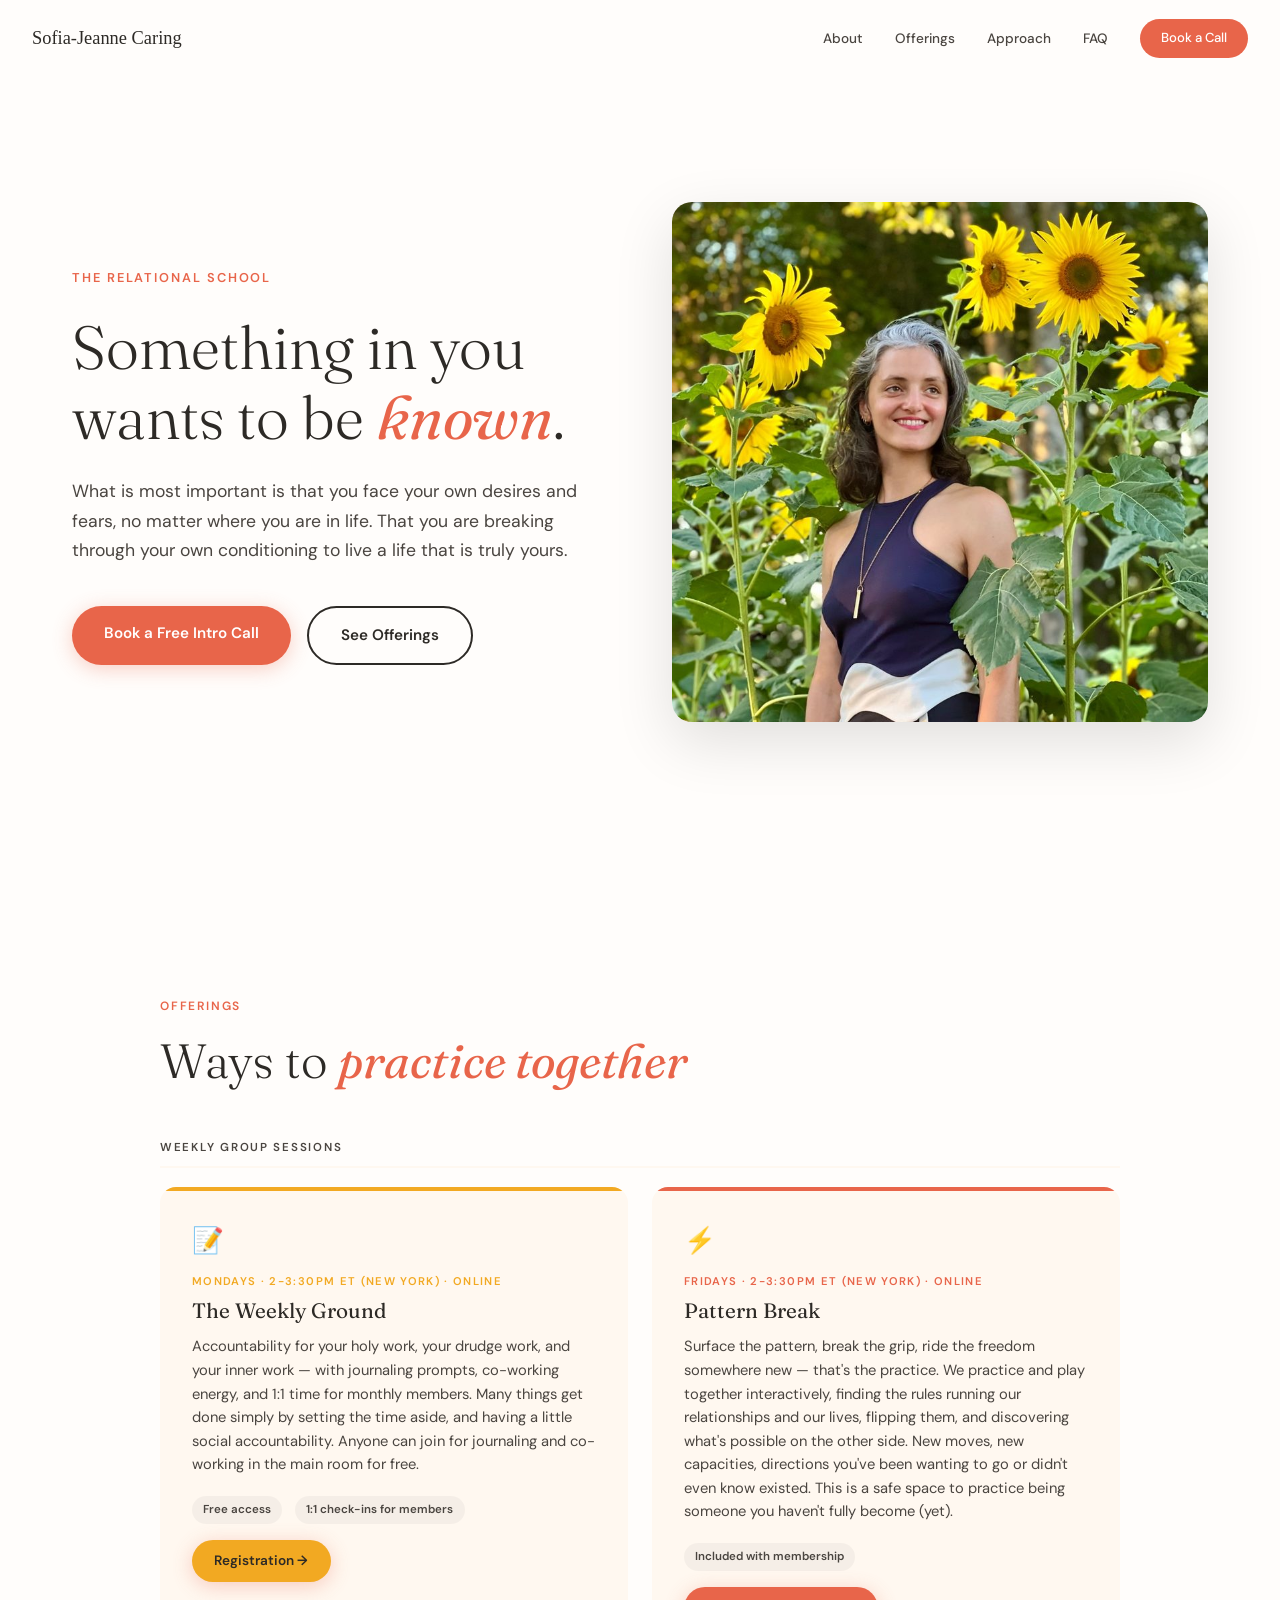
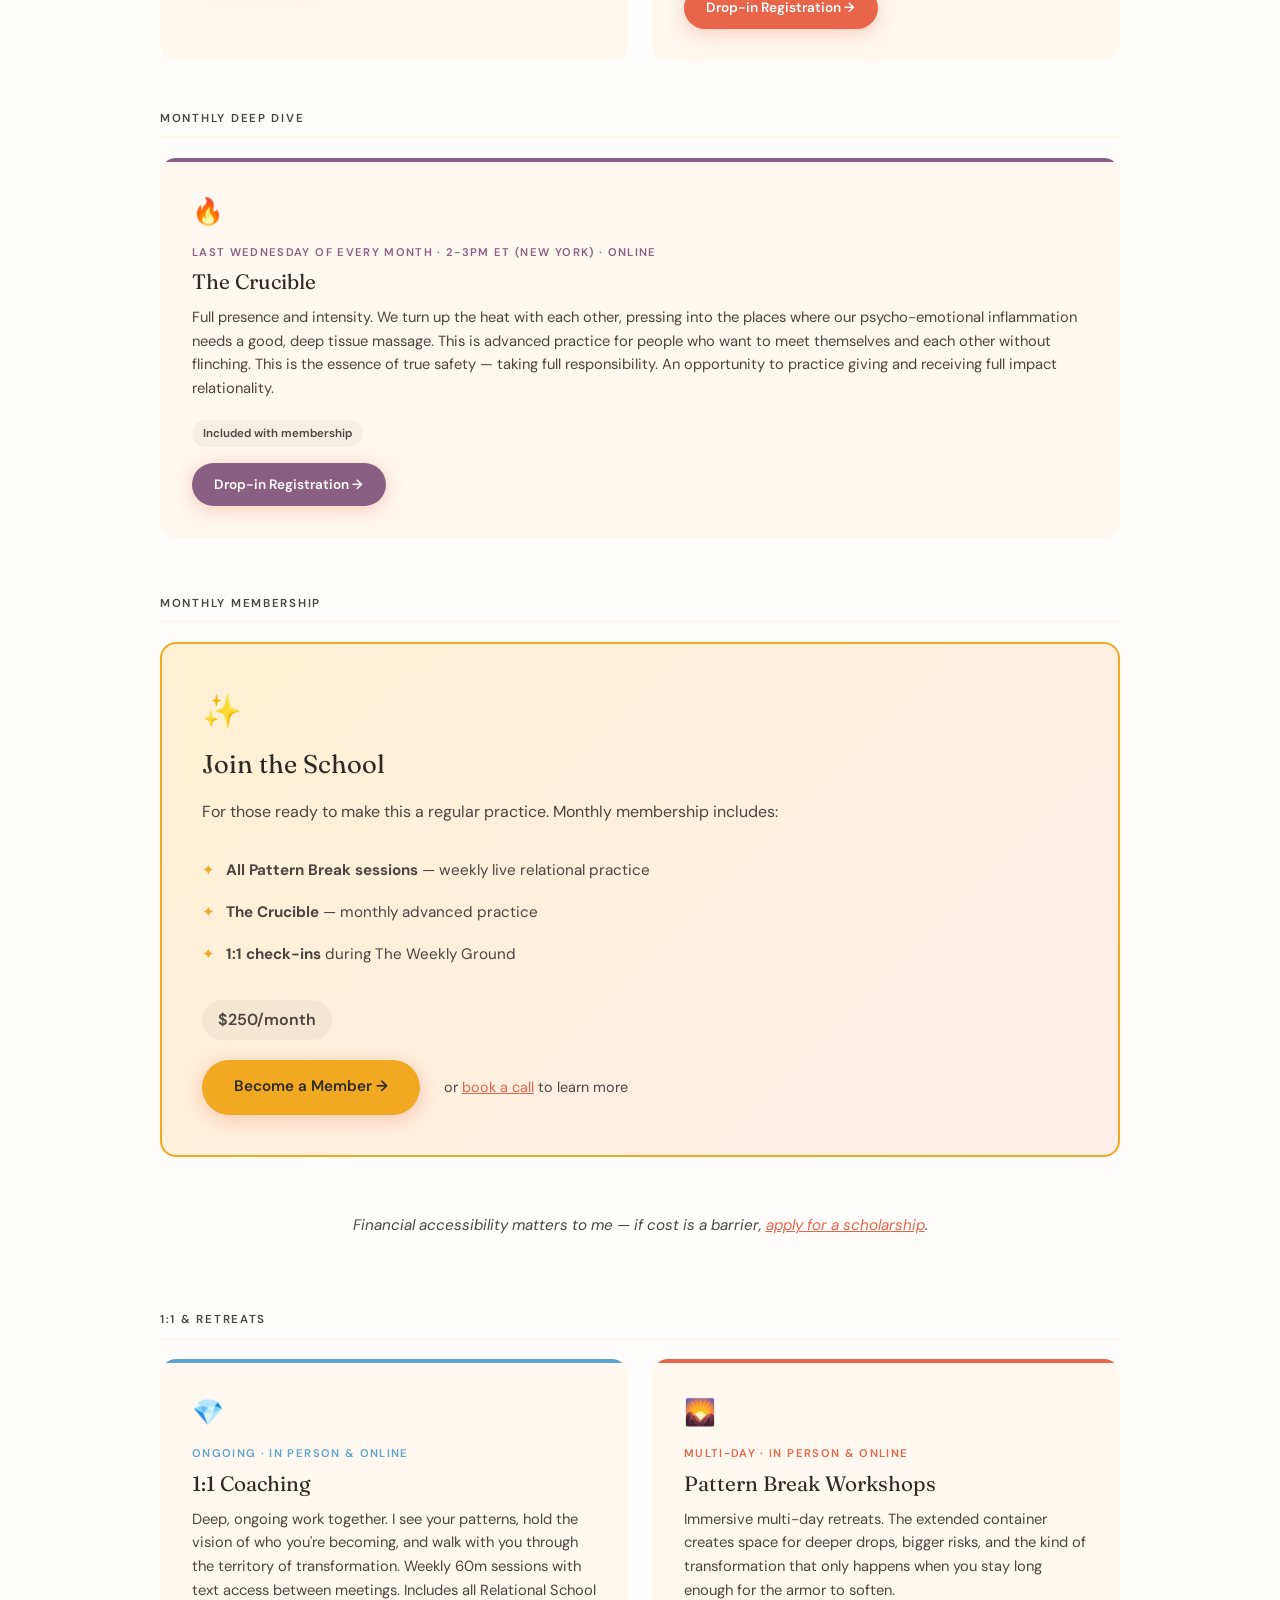
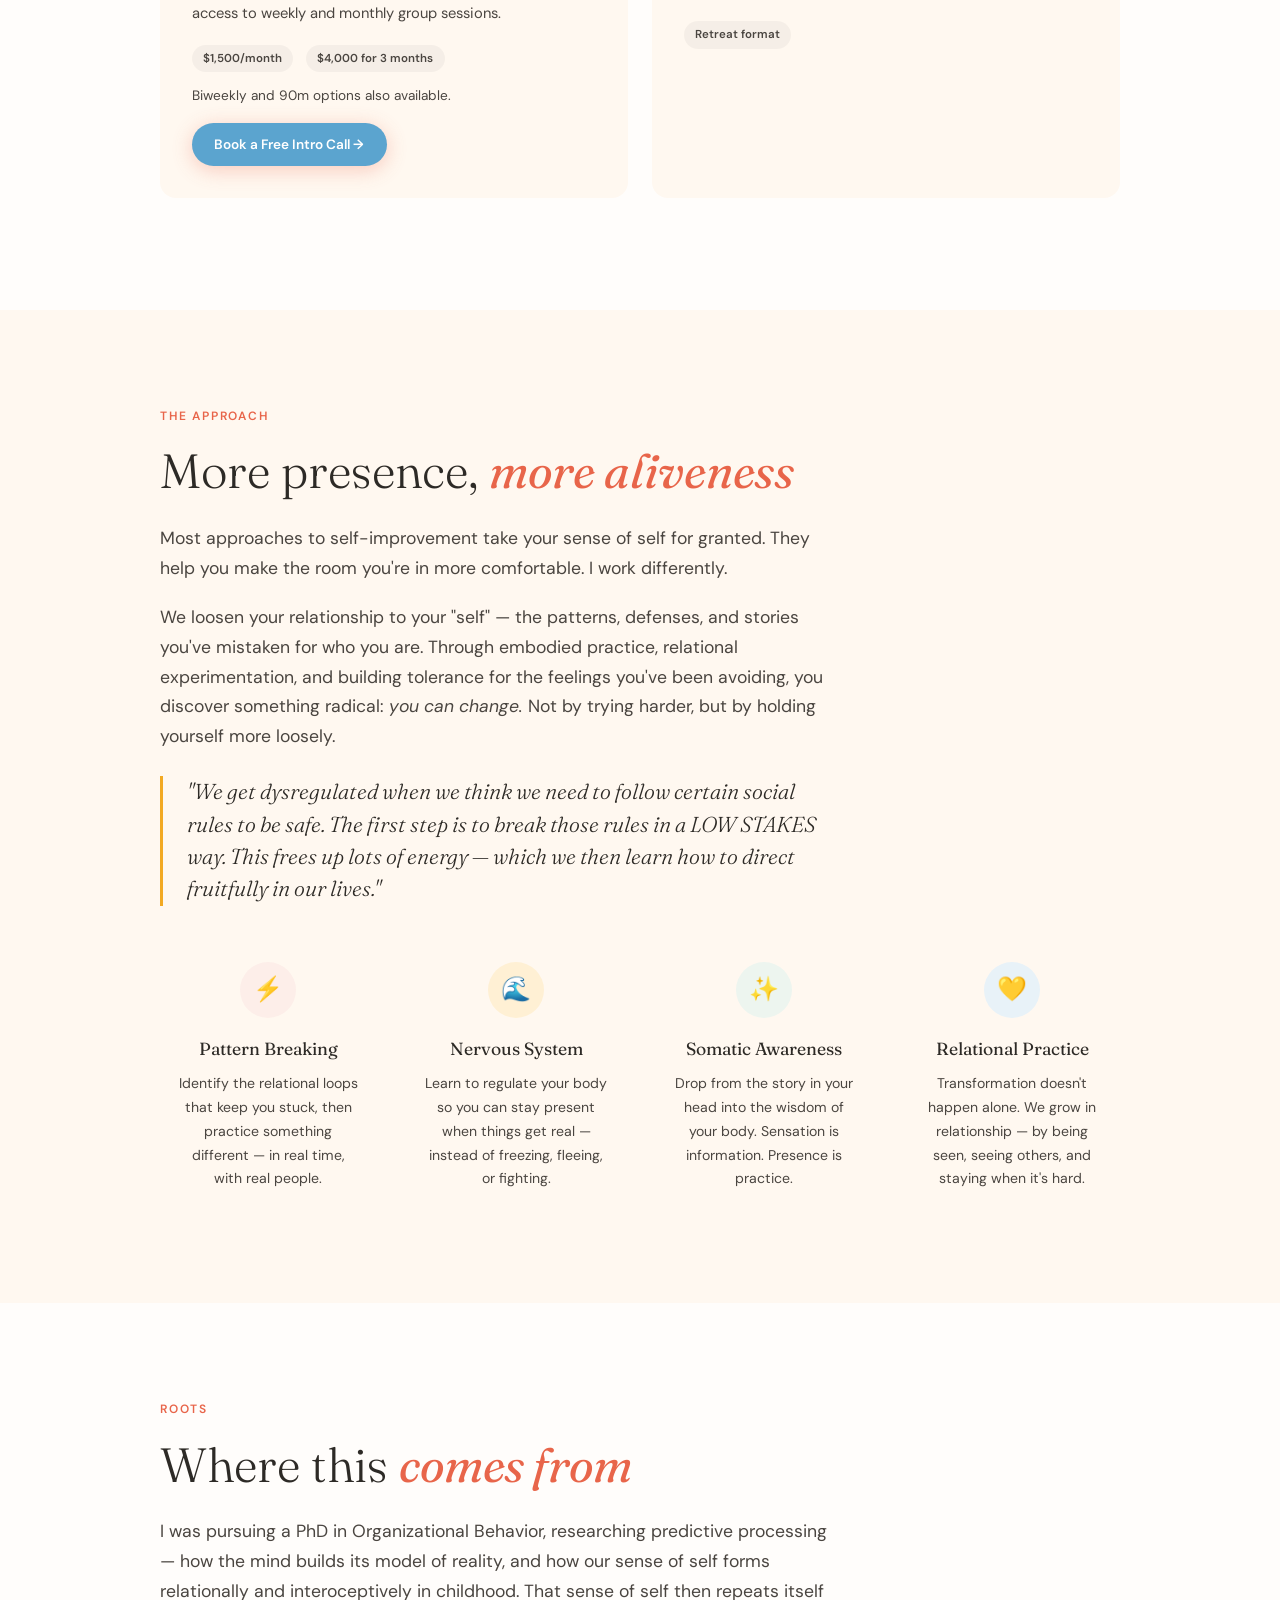
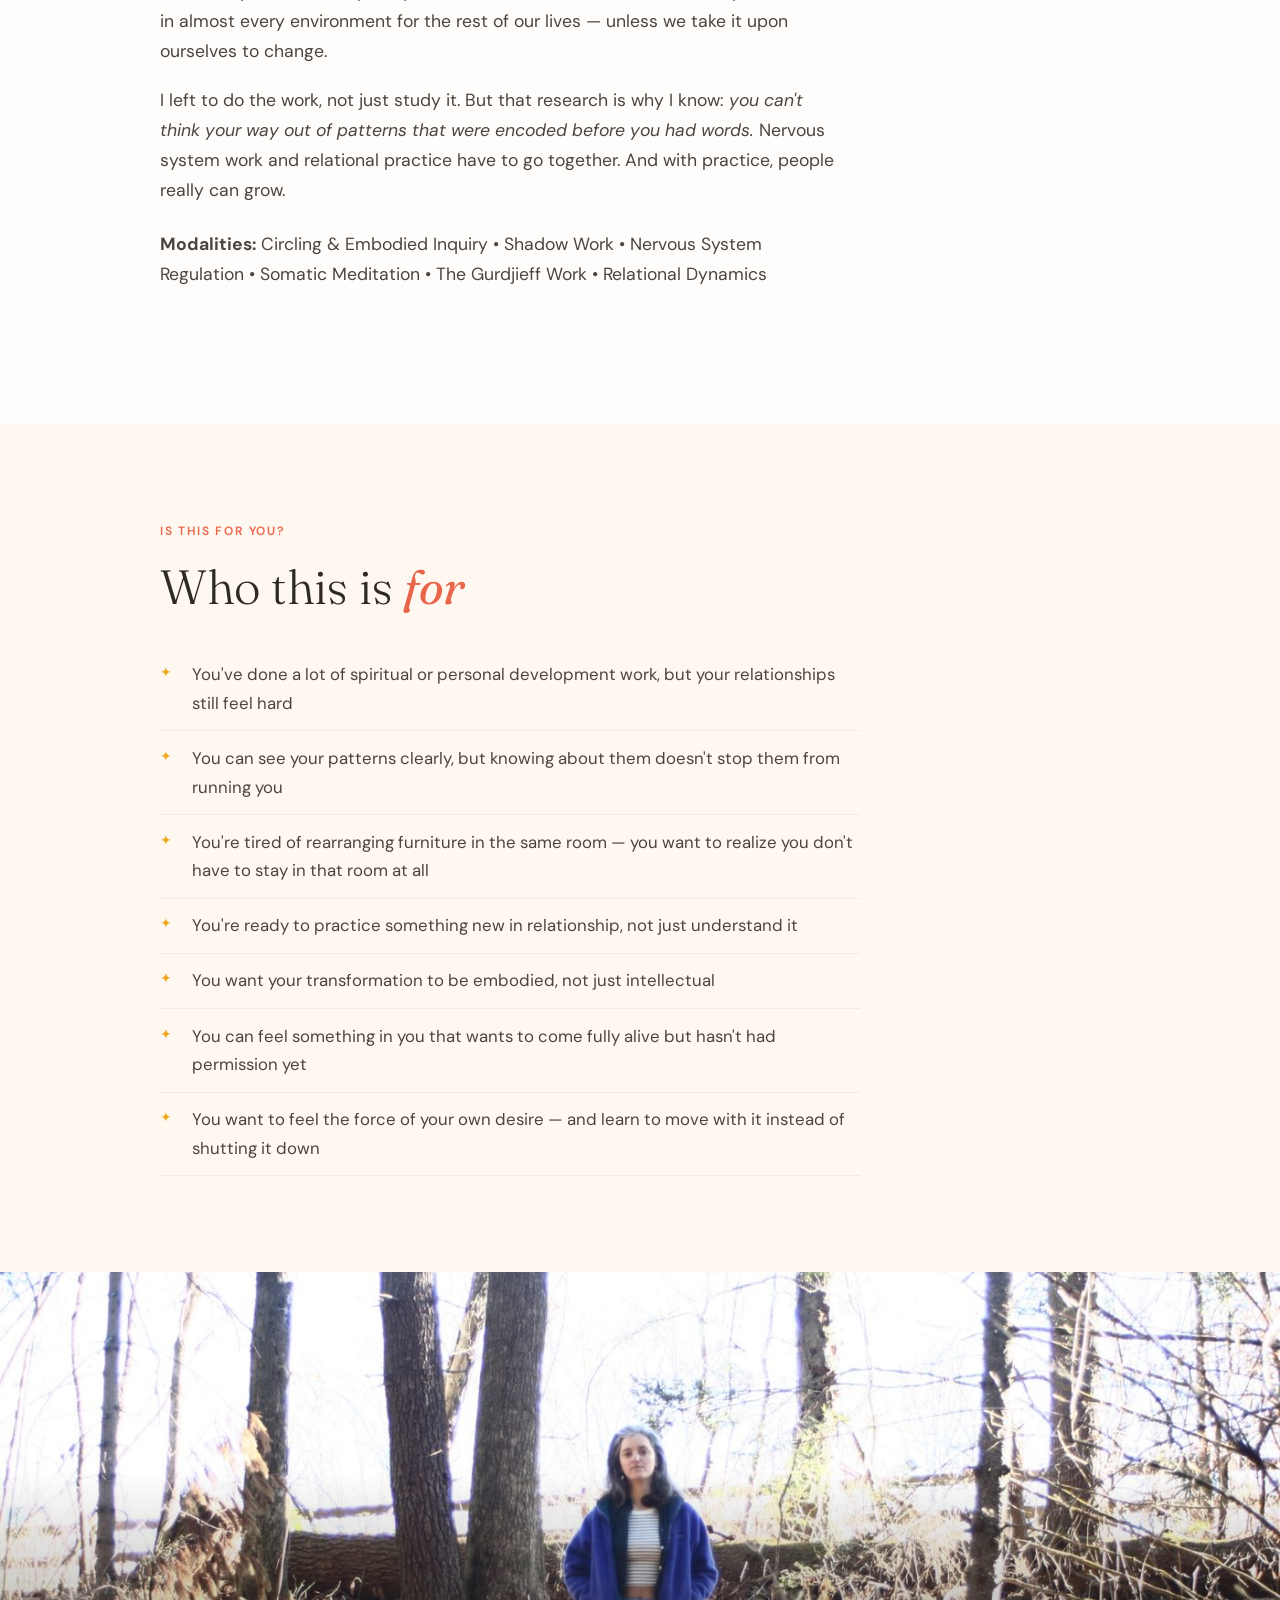
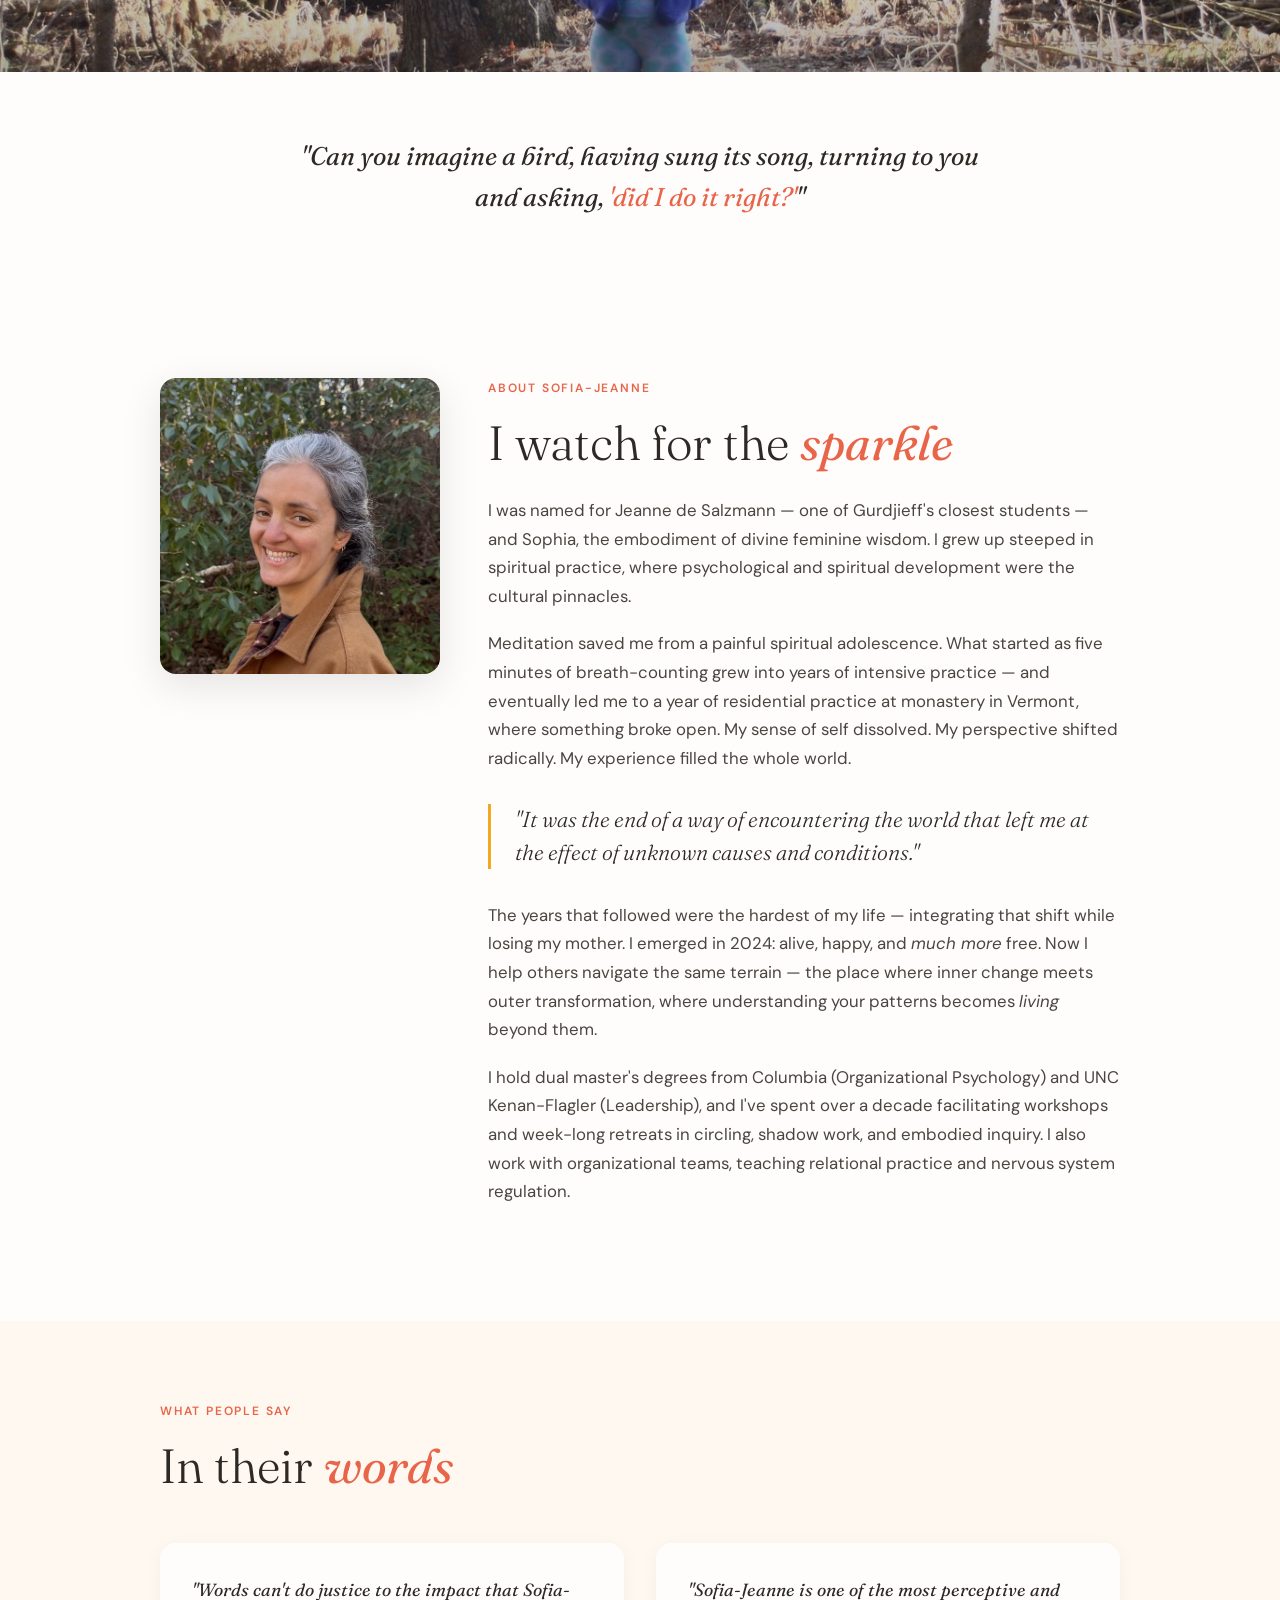
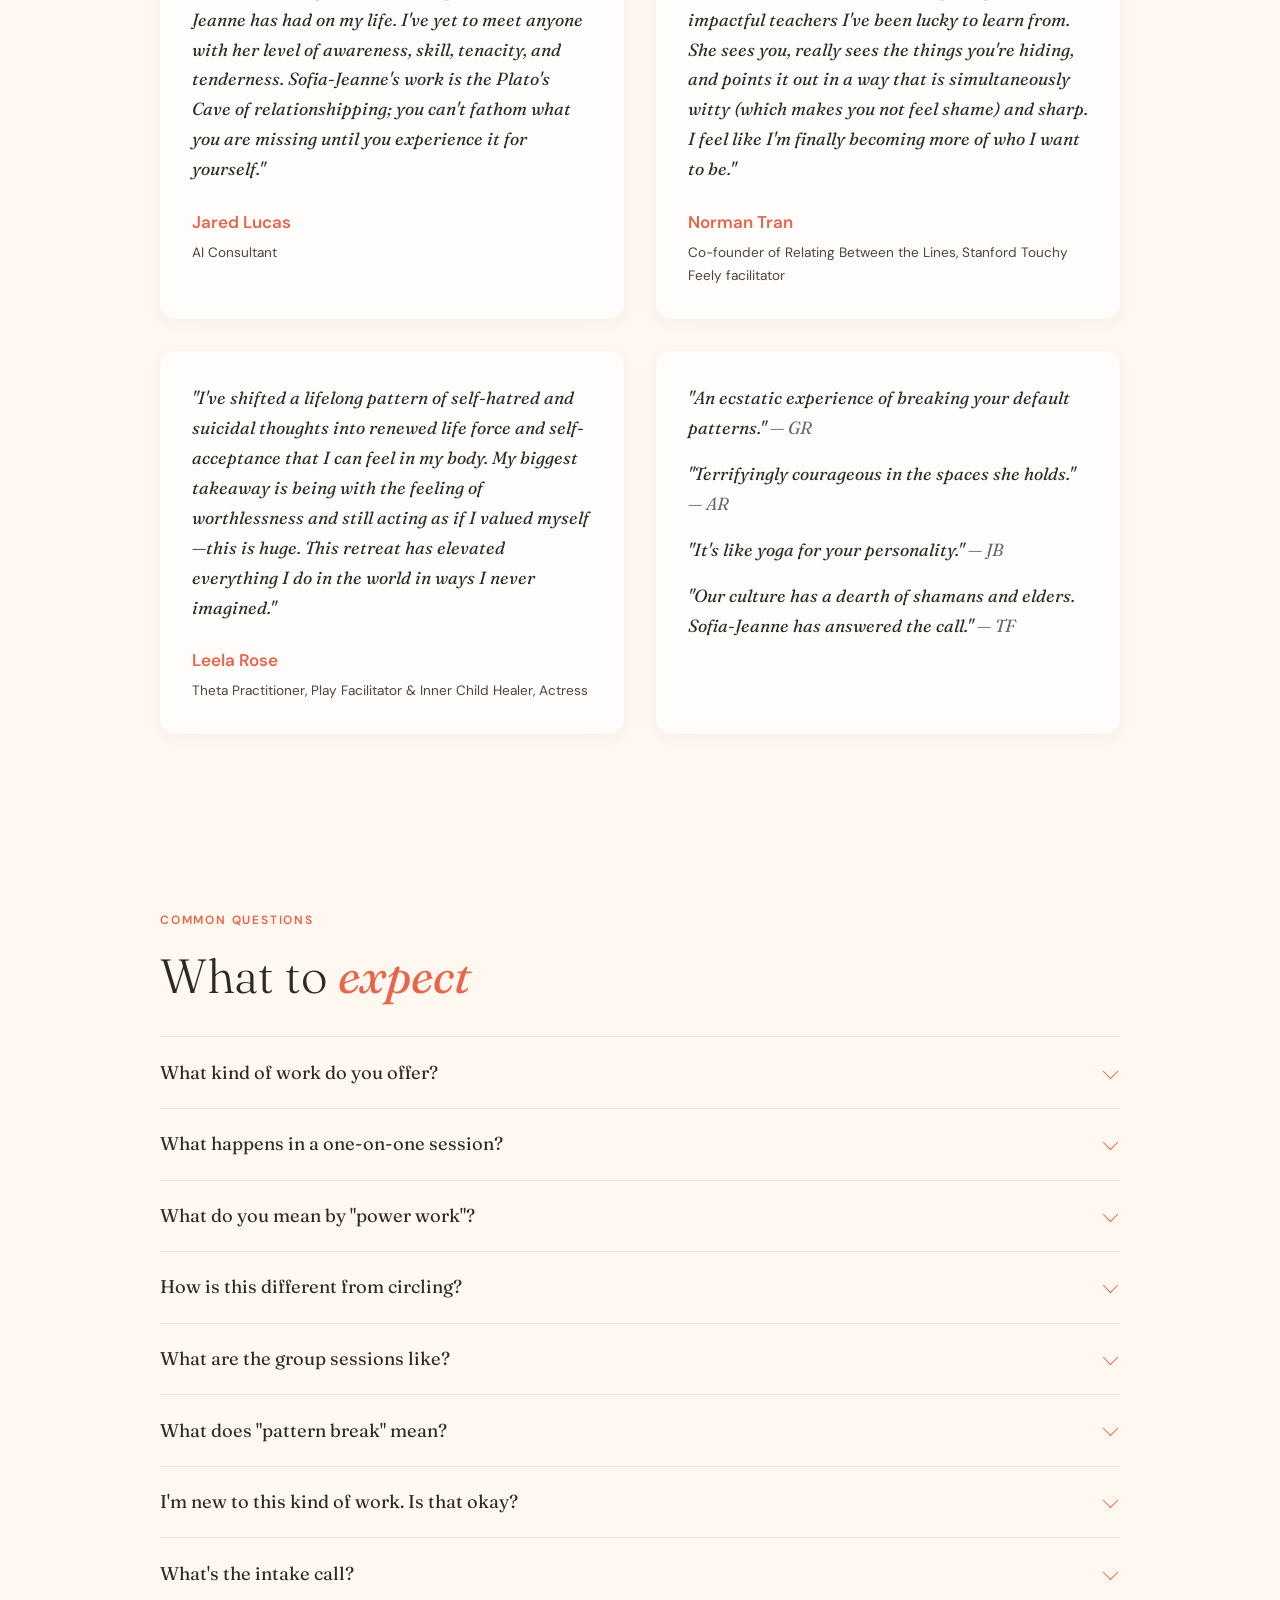
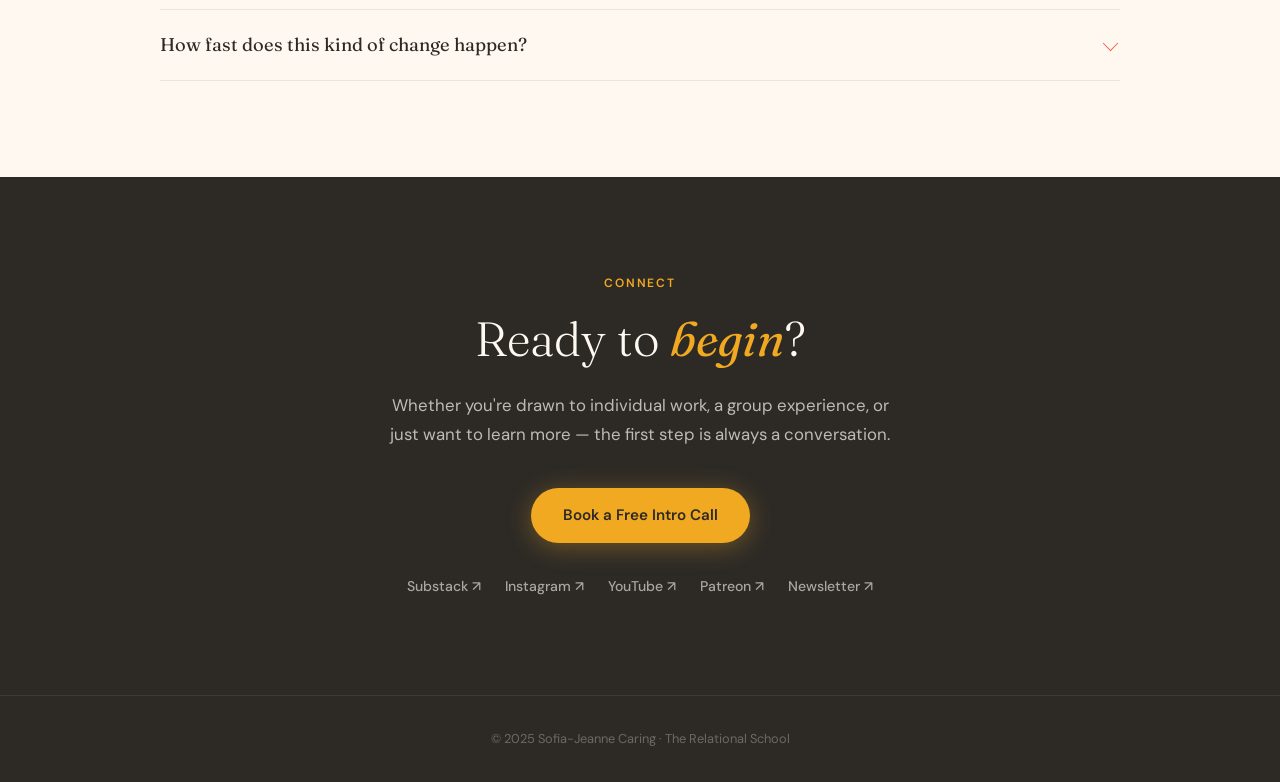
==== commit d263e481: "Update index.html verbiage change" ====
--- a/index.html
+++ b/index.html
@@ -815,7 +815,7 @@
                     <p class="offering-desc">Accountability for your holy work, your drudge work, and your inner work — with journaling prompts, co-working energy, and 1:1 time for monthly members. Many things get done simply by setting the time aside, and having a little social accountability. Anyone can join for journaling and co-working in the main room for free.</p>
                     <div class="offering-meta">
                         <span class="meta-tag">Free access</span>
-                        <span class="meta-tag">1:1 time for members</span>
+                        <span class="meta-tag">1:1 check-ins for members</span>
                     </div>
                     <a href="https://us06web.zoom.us/meeting/register/_8qBbXulTPGqBJ5hUR4p6A" target="_blank" class="btn btn-primary" style="margin-top: 1rem; font-size: 0.85rem; padding: 0.6rem 1.4rem; background: var(--sun); color: var(--deep);">Registration →</a>
                 </div>
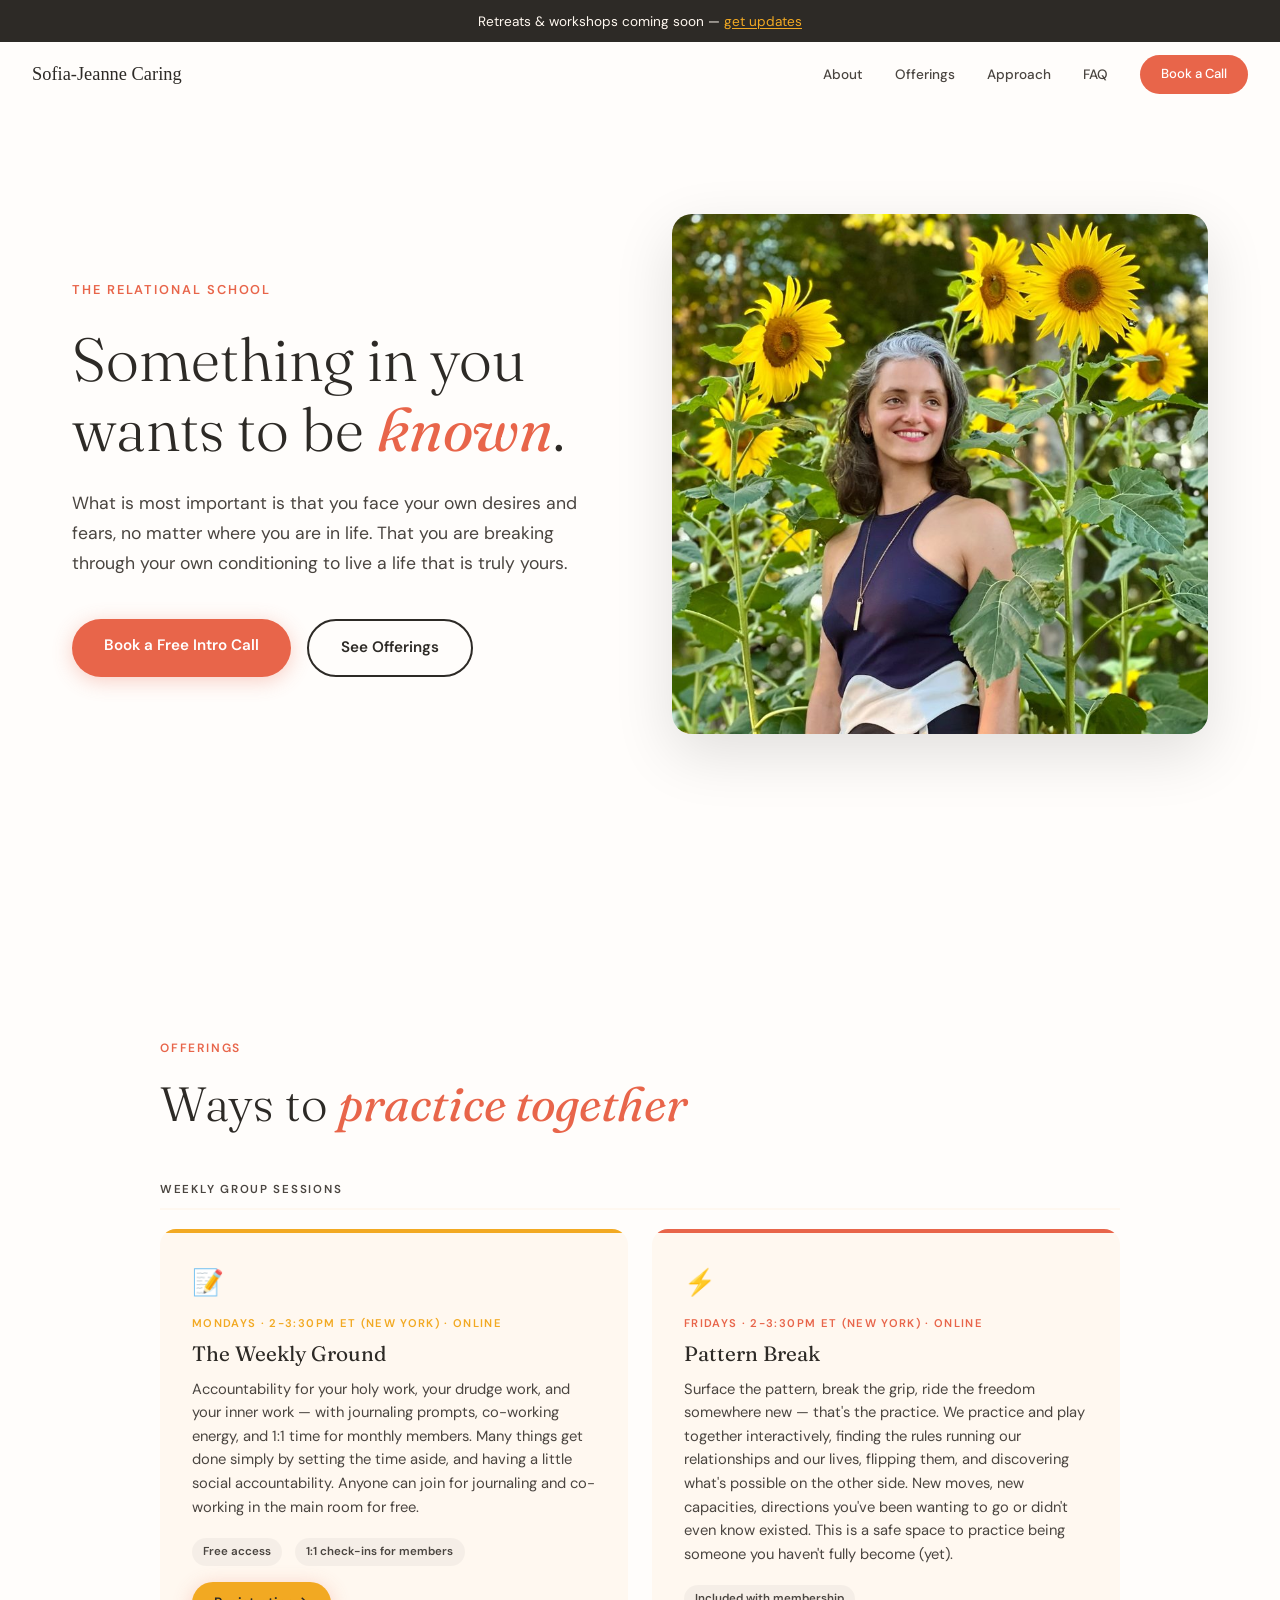
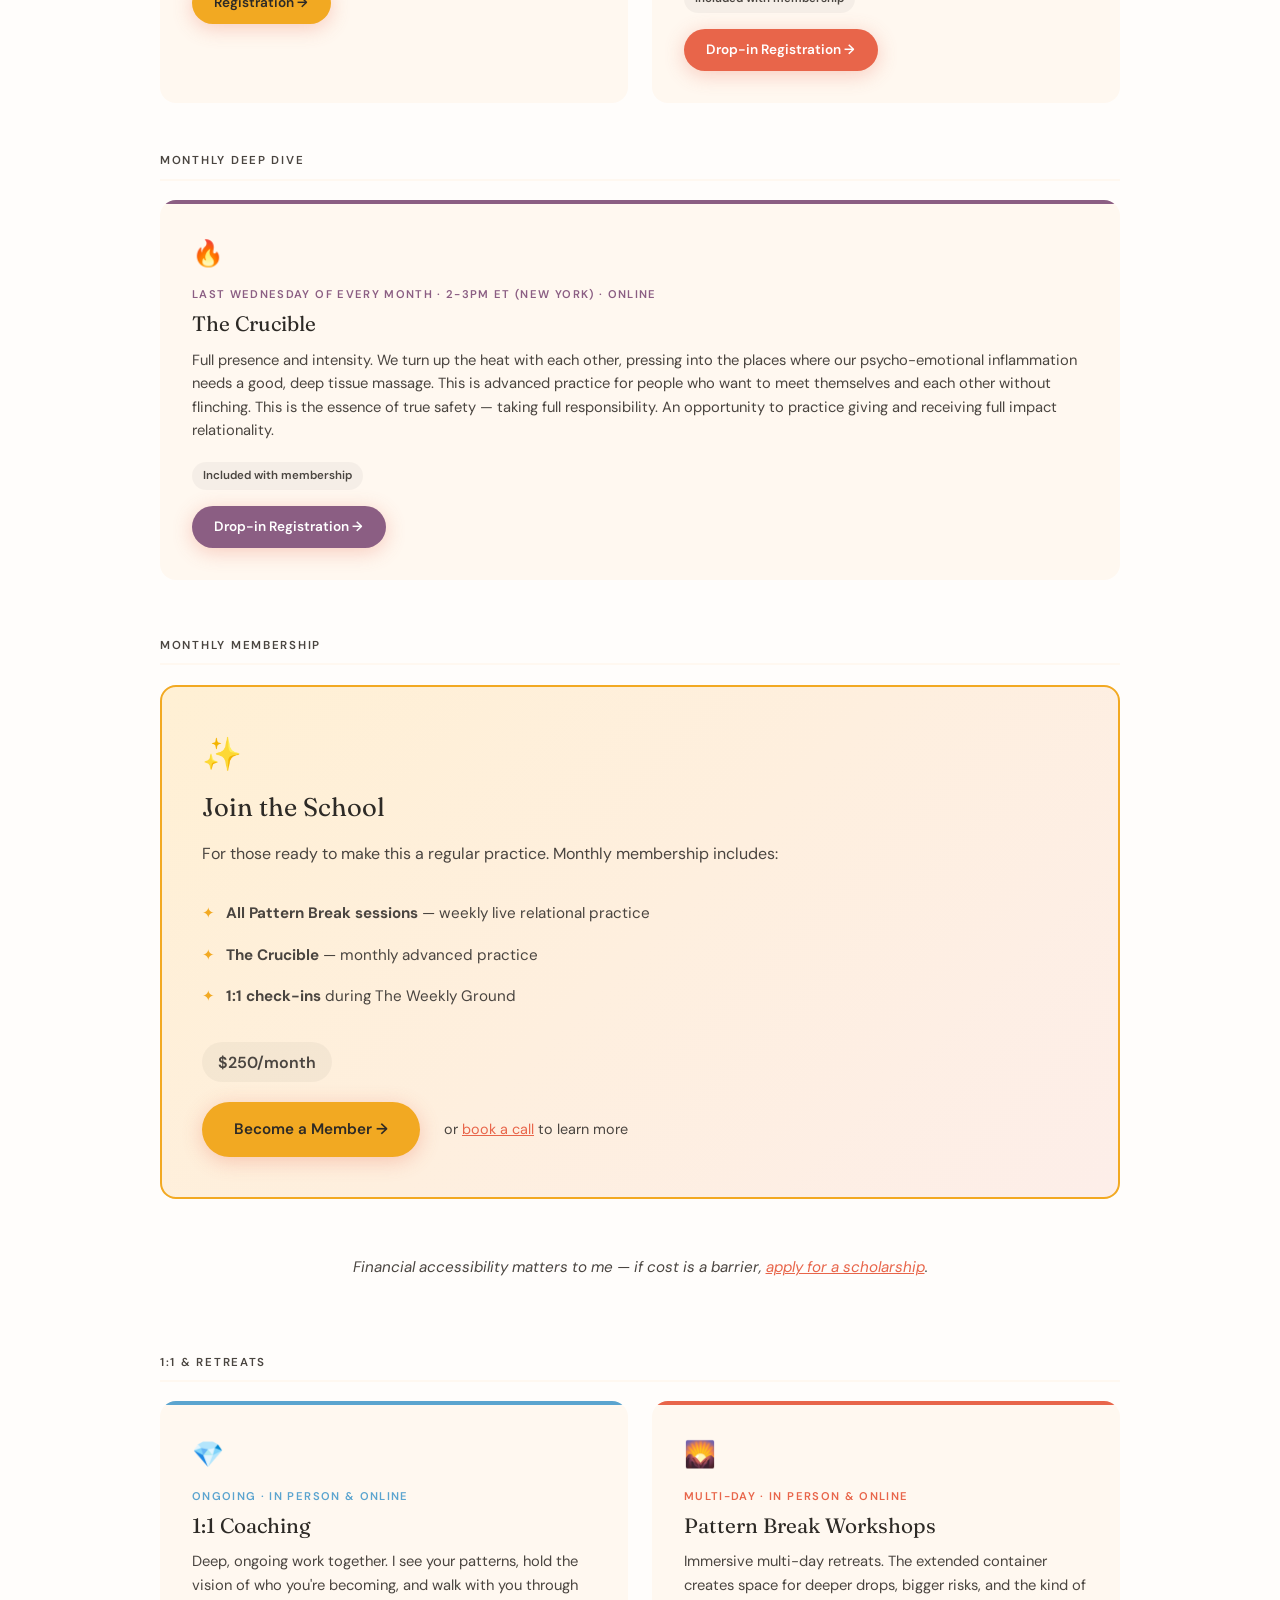
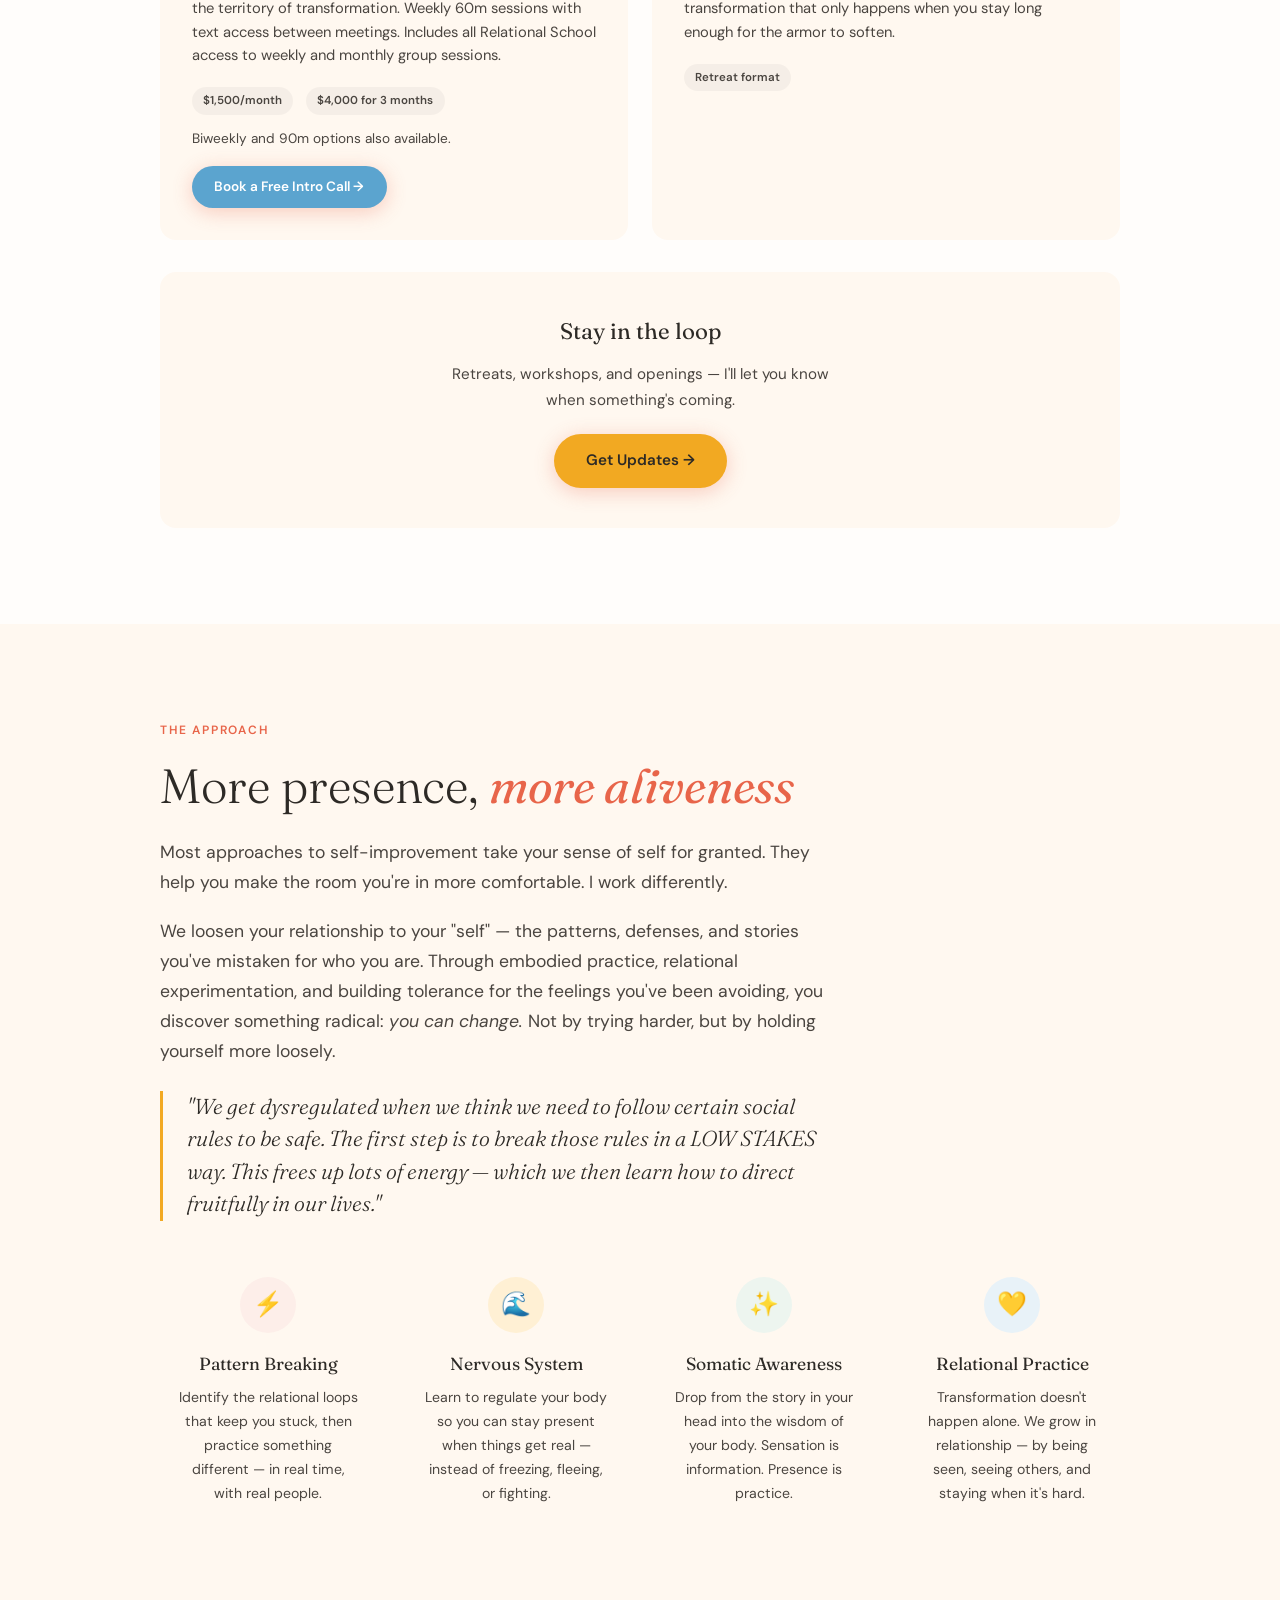
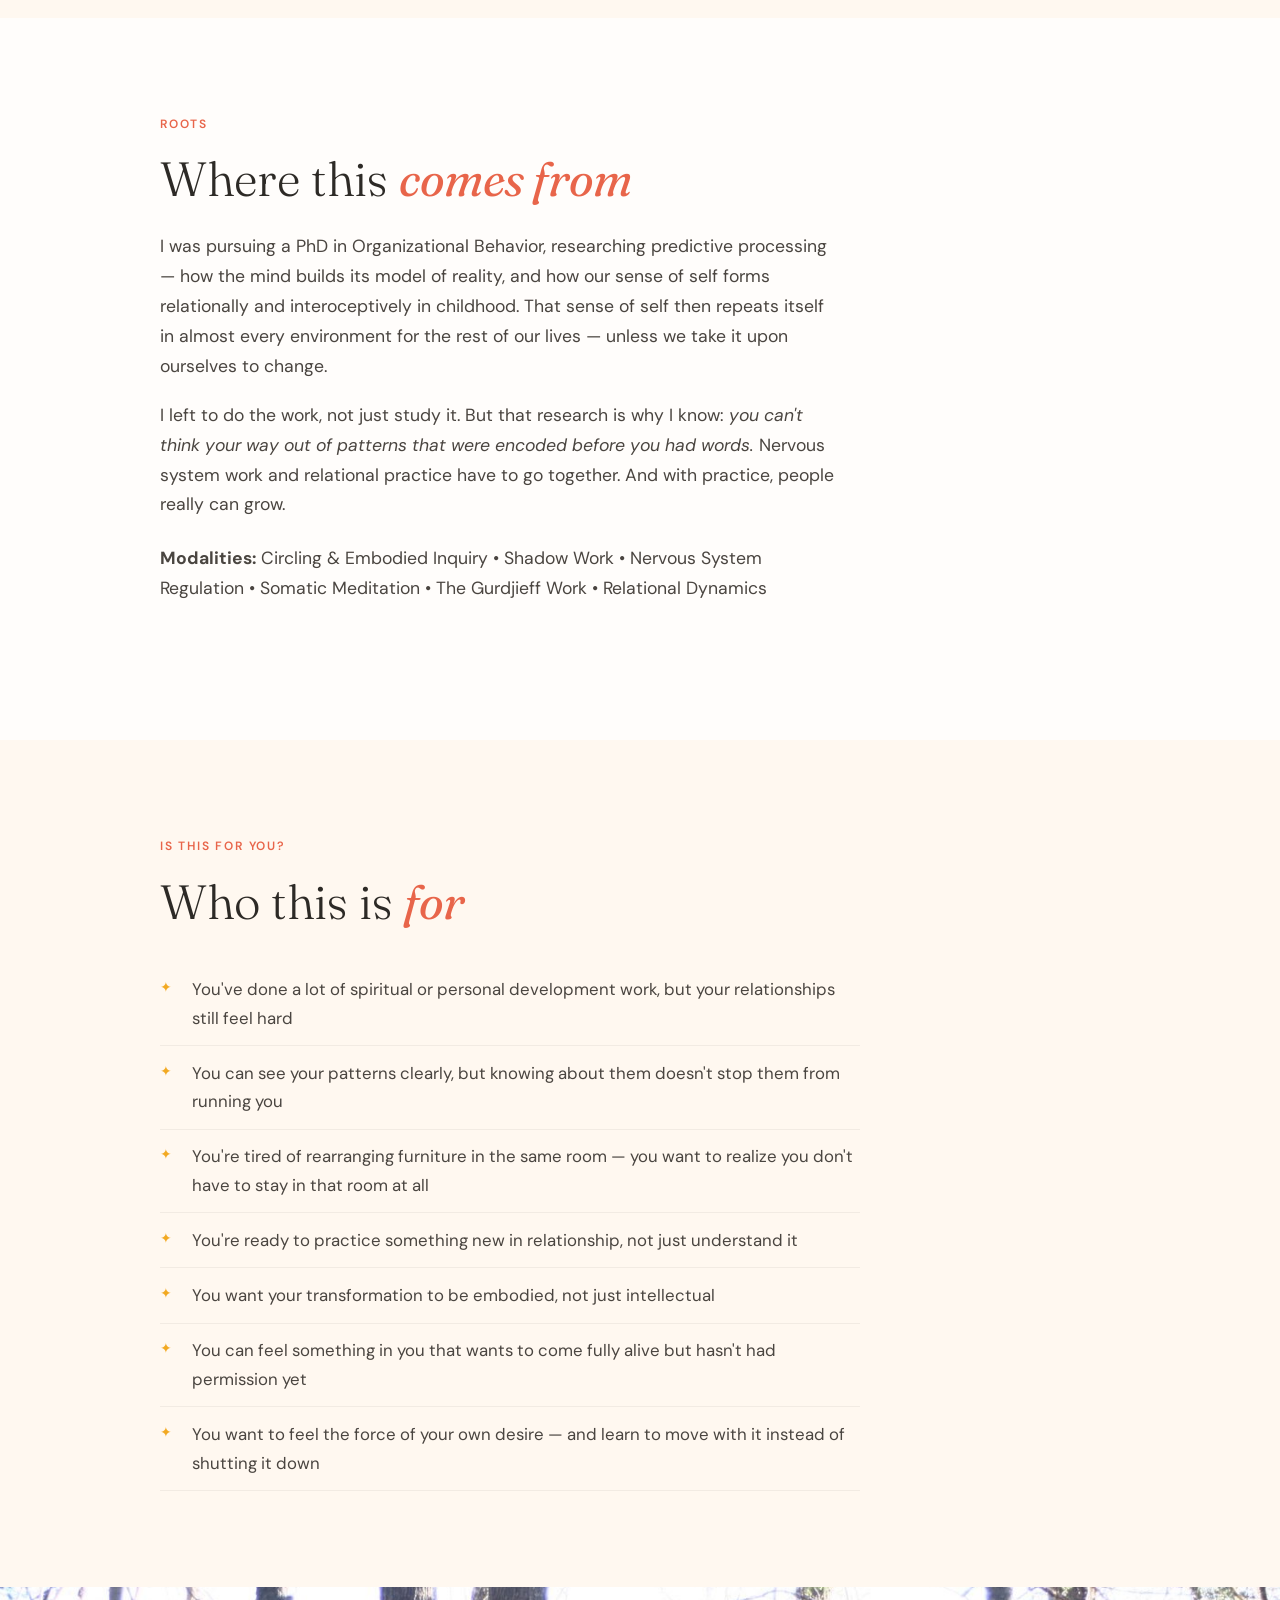
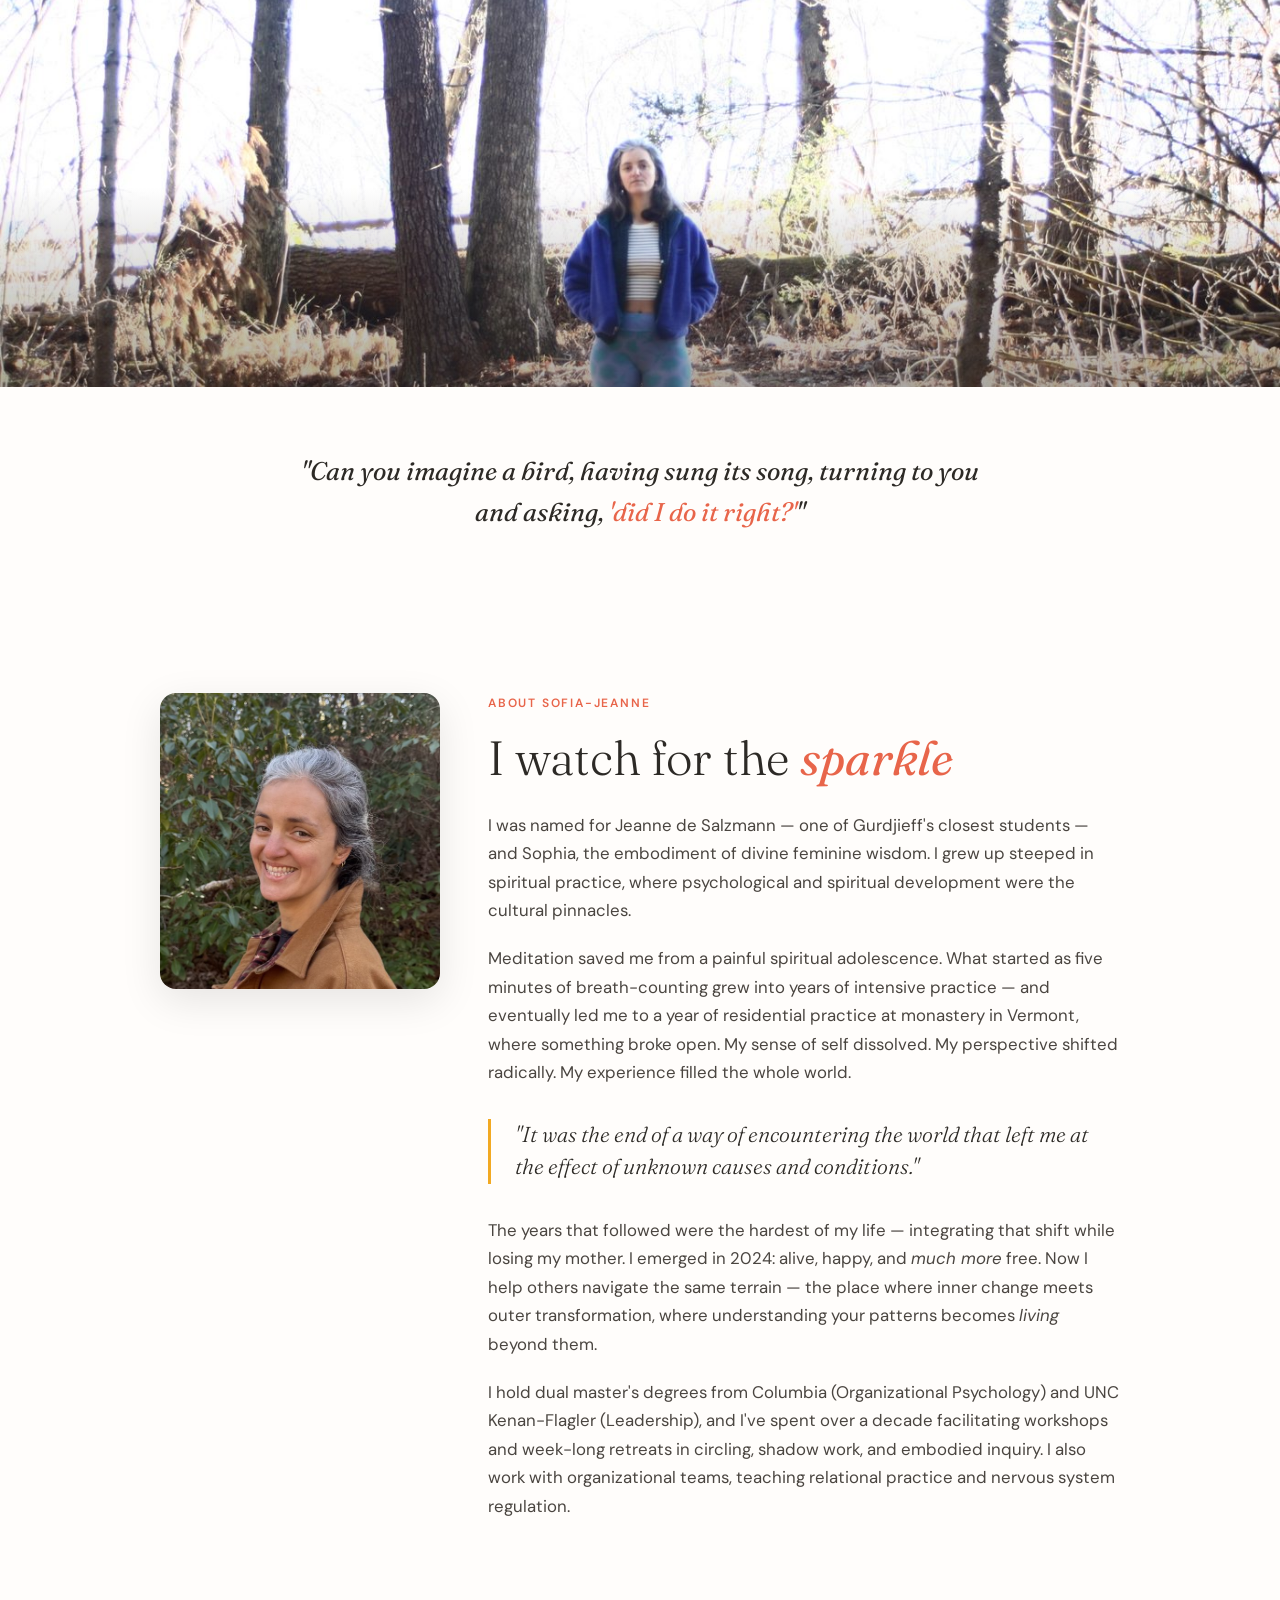
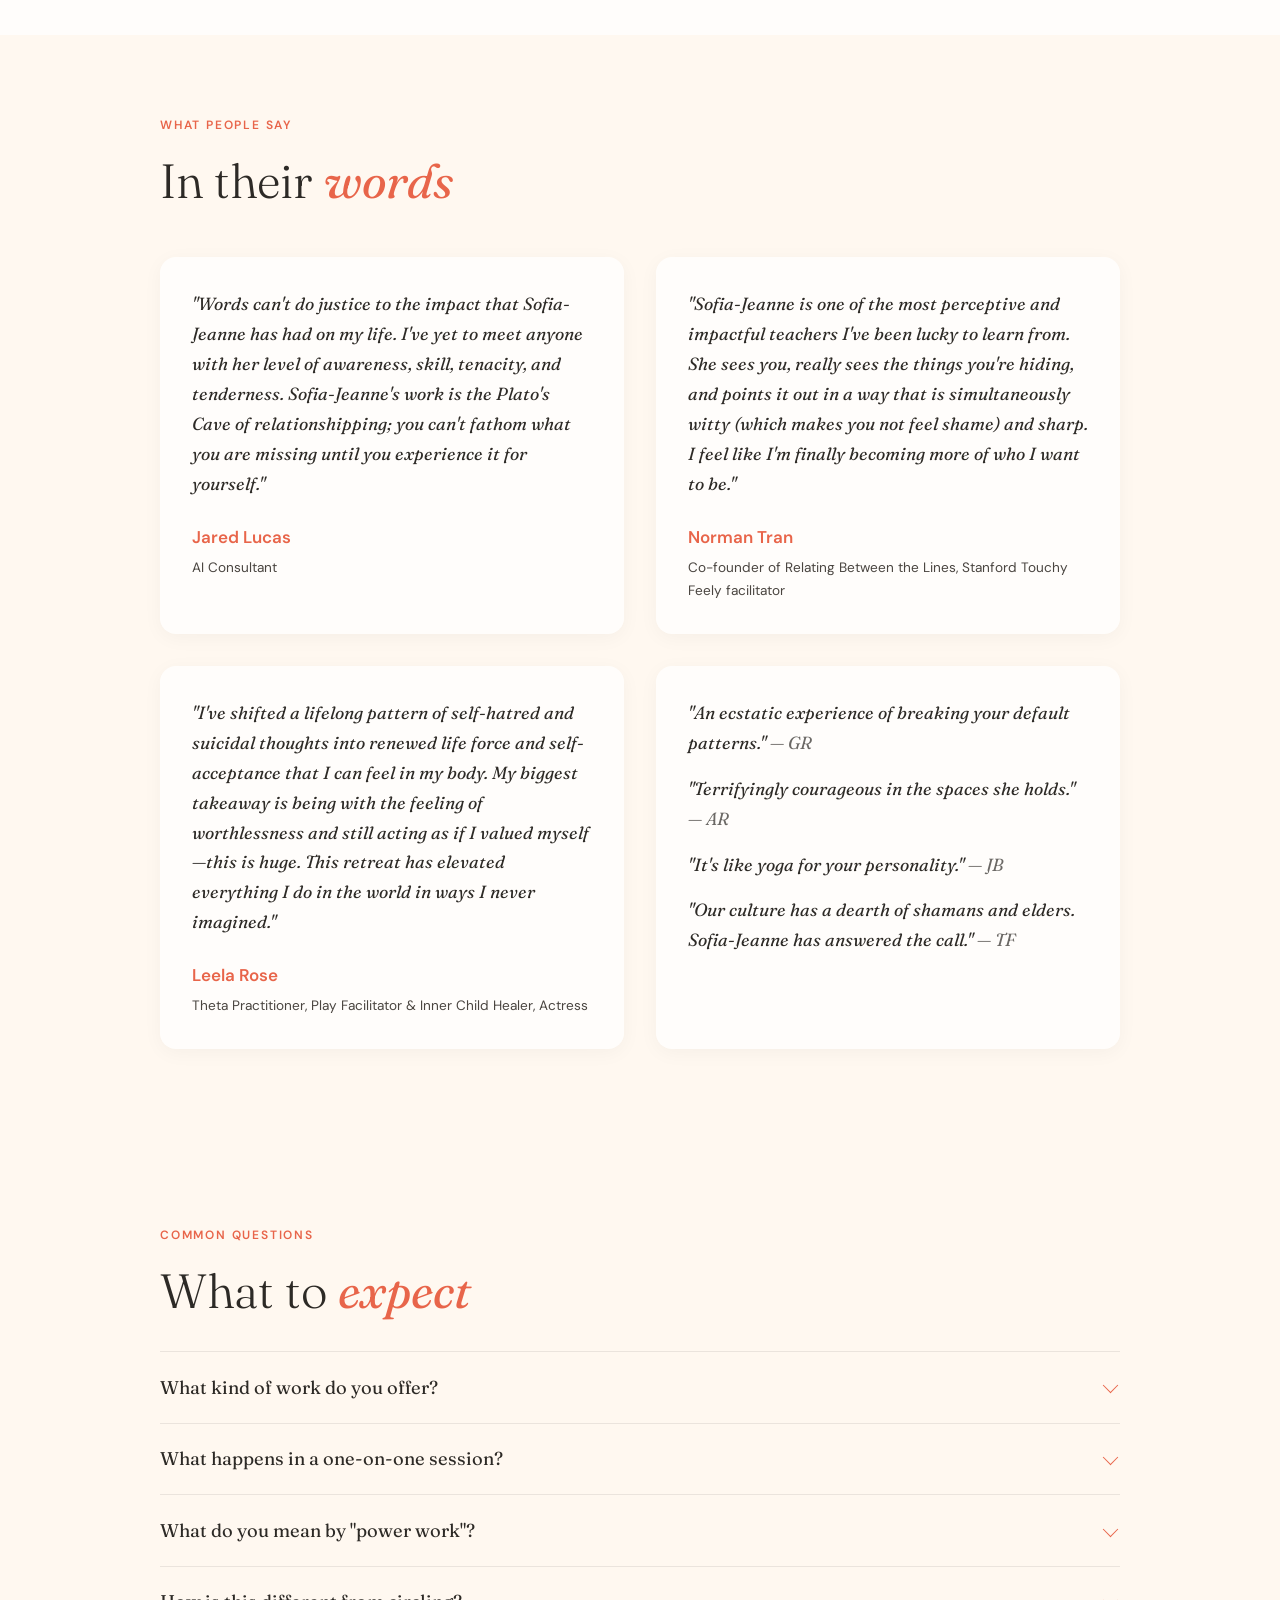
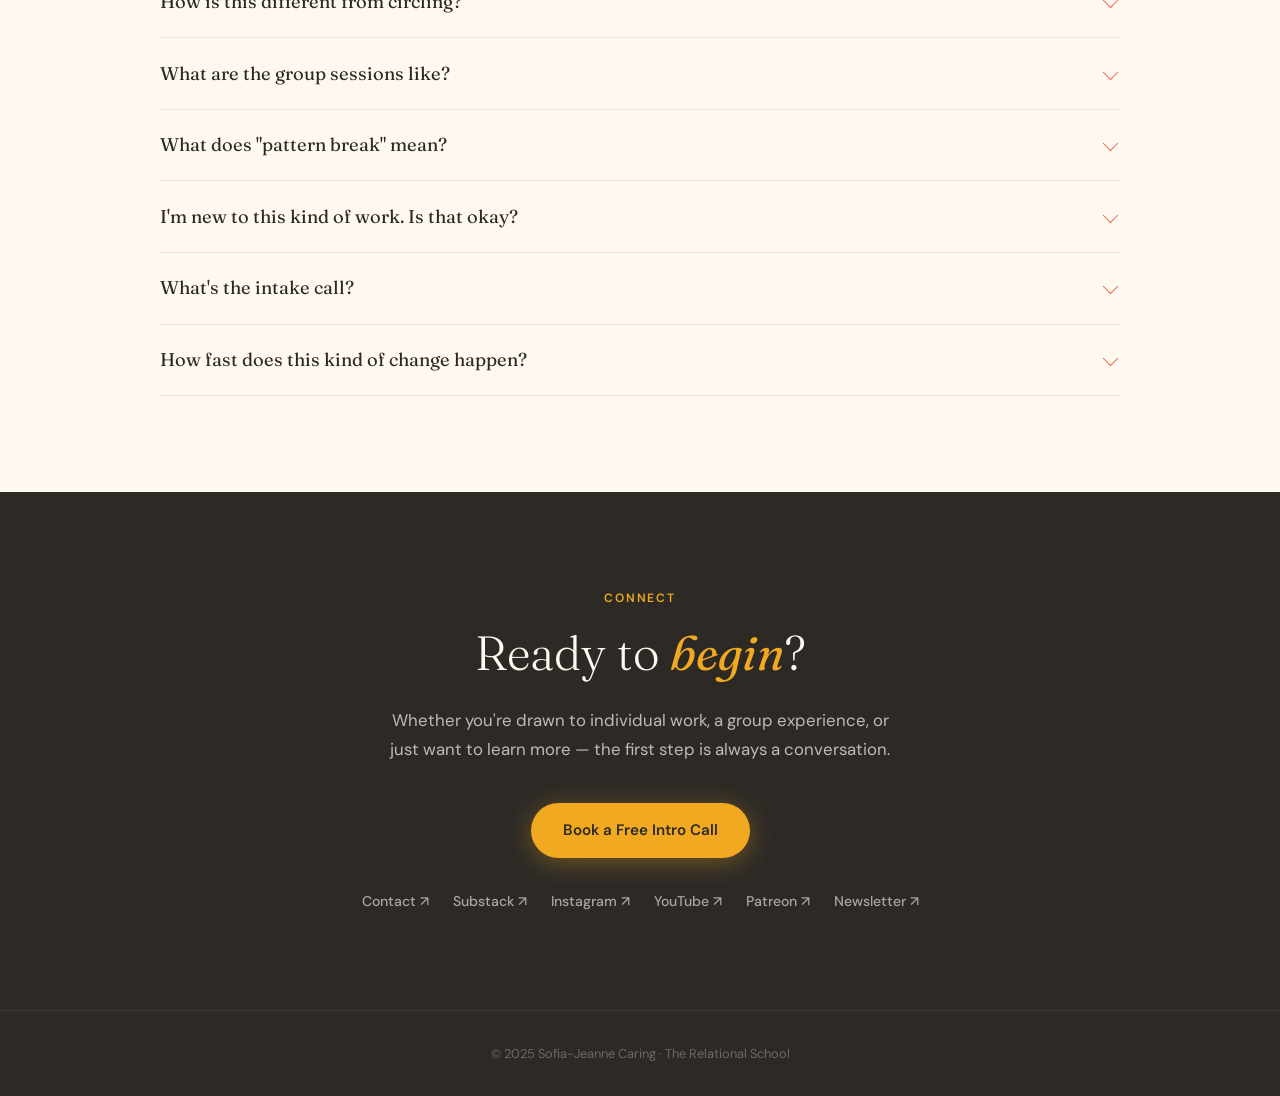
==== commit d44b70a5: "Add Contact link, announcement bar, and newsletter CTA" ====
--- a/index.html
+++ b/index.html
@@ -765,9 +765,73 @@
                 font-size: 1.3rem;
             }
         }
+        /* ===== ANNOUNCEMENT BAR ===== */
+        .announcement-bar {
+            background: var(--deep);
+            color: var(--cream);
+            text-align: center;
+            padding: 0.6rem 1rem;
+            font-size: 0.85rem;
+            position: relative;
+            z-index: 101;
+        }
+
+        .announcement-bar a {
+            color: var(--sun);
+            text-decoration: underline;
+            text-underline-offset: 2px;
+            transition: color 0.3s;
+        }
+
+        .announcement-bar a:hover { color: var(--coral); }
+
+        body.has-announcement nav { top: 36px; }
+        body.has-announcement nav.scrolled { top: 0; }
+        body.has-announcement .hero { padding-top: 36px; }
+
+        /* ===== NEWSLETTER CTA ===== */
+        .newsletter-cta {
+            background: var(--cream);
+            border-radius: 16px;
+            padding: 2.5rem;
+            text-align: center;
+            margin-top: 2rem;
+        }
+
+        .newsletter-cta h3 {
+            font-family: 'Fraunces', serif;
+            font-weight: 400;
+            font-size: 1.4rem;
+            color: var(--deep);
+            margin-bottom: 0.75rem;
+        }
+
+        .newsletter-cta p {
+            font-size: 0.95rem;
+            color: var(--deep-soft);
+            margin-bottom: 1.25rem;
+            max-width: 400px;
+            margin-left: auto;
+            margin-right: auto;
+        }
+
+        .newsletter-cta .btn {
+            background: var(--sun);
+            color: var(--deep);
+        }
+
+        .newsletter-cta .btn:hover {
+            background: var(--coral);
+            color: white;
+        }
     </style>
 </head>
-<body>
+<body class="has-announcement">
+
+<!-- ANNOUNCEMENT BAR -->
+<div class="announcement-bar">
+    Retreats &amp; workshops coming soon — <a href="https://tally.so/r/b5OQR6" target="_blank">get updates</a>
+</div>
 
     <!-- NAV -->
     <nav>
@@ -913,6 +977,13 @@
                     </div>
                 </div>
             </div>
+
+            <!-- NEWSLETTER CTA -->
+            <div class="newsletter-cta reveal">
+                <h3>Stay in the loop</h3>
+                <p>Retreats, workshops, and openings — I'll let you know when something's coming.</p>
+                <a href="https://tally.so/r/b5OQR6" target="_blank" class="btn btn-primary">Get Updates →</a>
+            </div>
         </div>
     </section>
 
@@ -1163,8 +1234,9 @@
             <p class="connect-text">Whether you're drawn to individual work, a group experience, or just want to learn more — the first step is always a conversation.</p>
             <a href="https://calendly.com/sofiajeannec/mapping" class="btn btn-glow" target="_blank">Book a Free Intro Call</a>
             <div class="connect-links">
+                <a href="https://tally.so/r/68RLYY" class="connect-link" target="_blank">Contact ↗</a>
                 <a href="https://sofiajeanne.substack.com/" class="connect-link">Substack ↗</a>
-                <a href="https://www.instagram.com/sofullofsun/" class="connect-link">Instagram ↗</a>
+                <a href="https://www.instagram.com/sofullofsun/" class="connect-link" target="_blank">Instagram ↗</a>
                 <a href="https://www.youtube.com/@sofiajeanne" class="connect-link">YouTube ↗</a>
                 <a href="https://www.patreon.com/sofiajeanne" class="connect-link">Patreon ↗</a>
                 <a href="https://forms.gle/fvLKNTBDKuJJhuUT8" class="connect-link">Newsletter ↗</a>
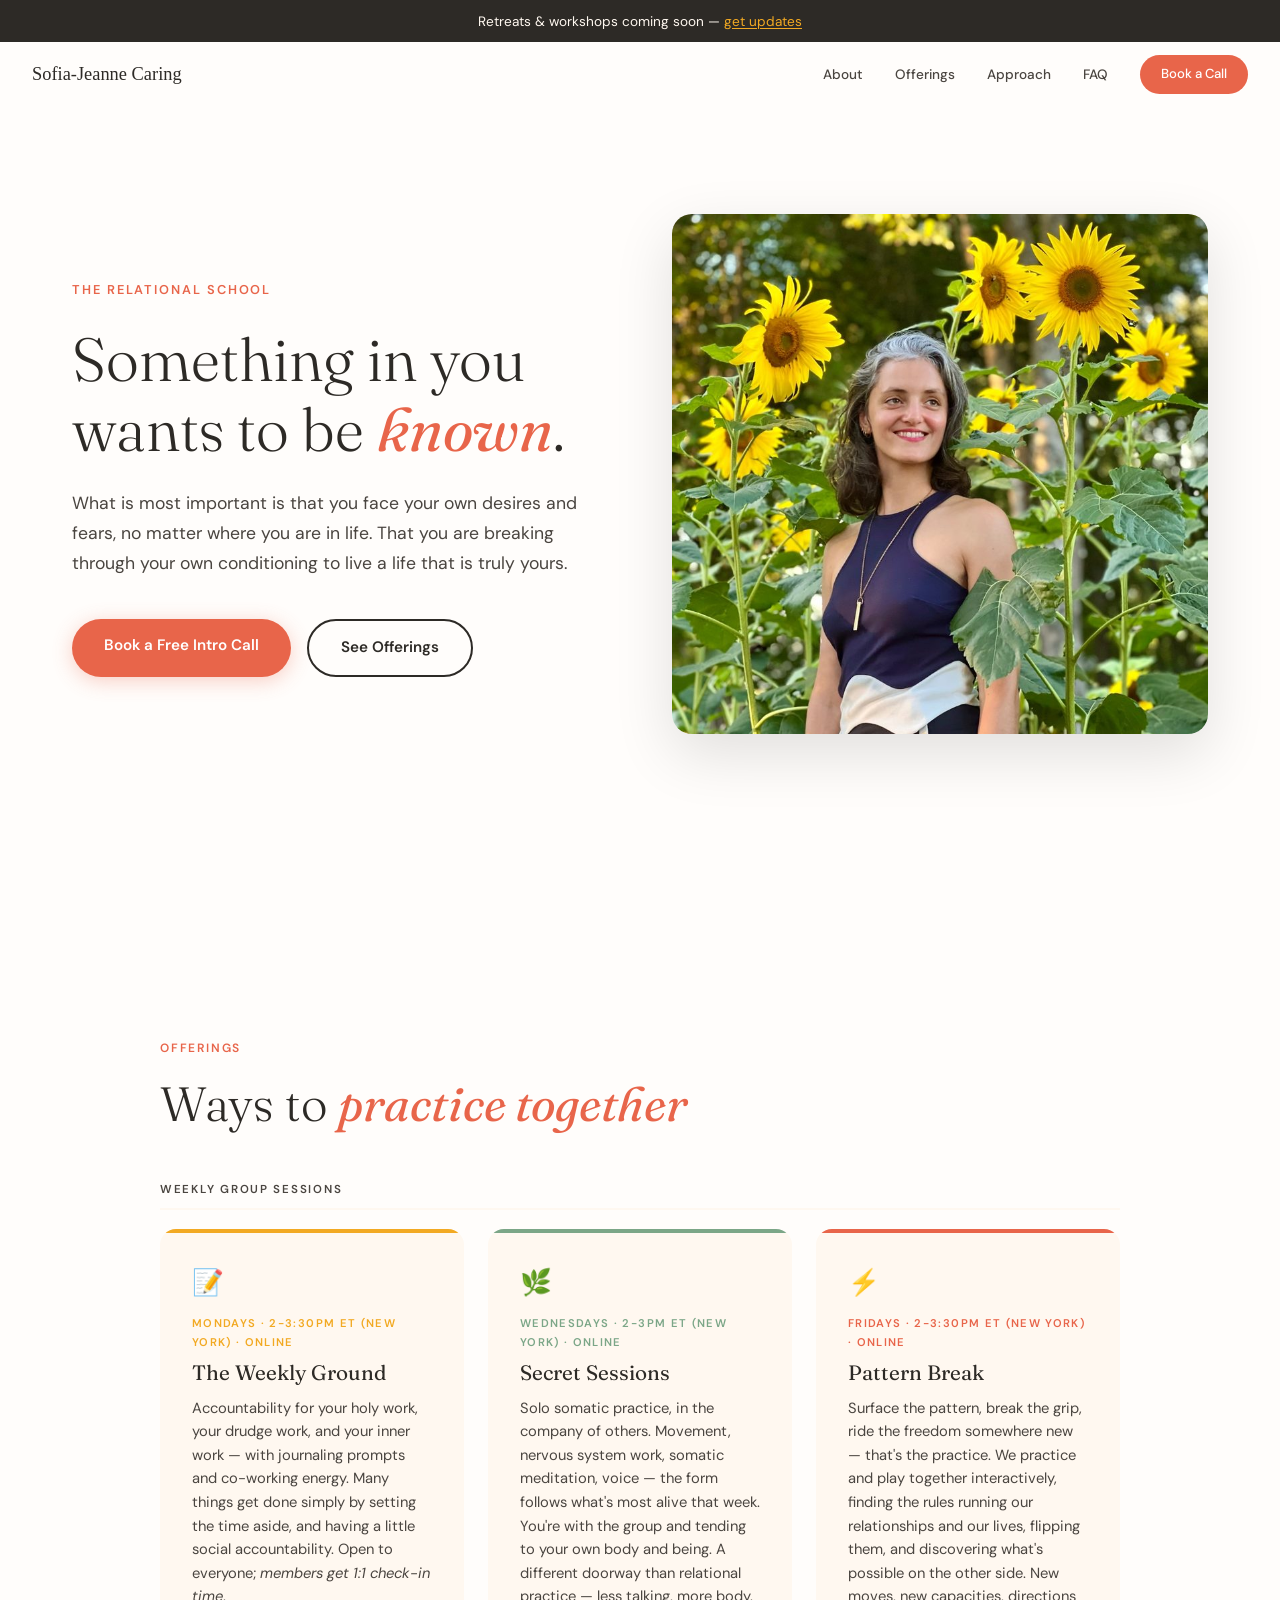
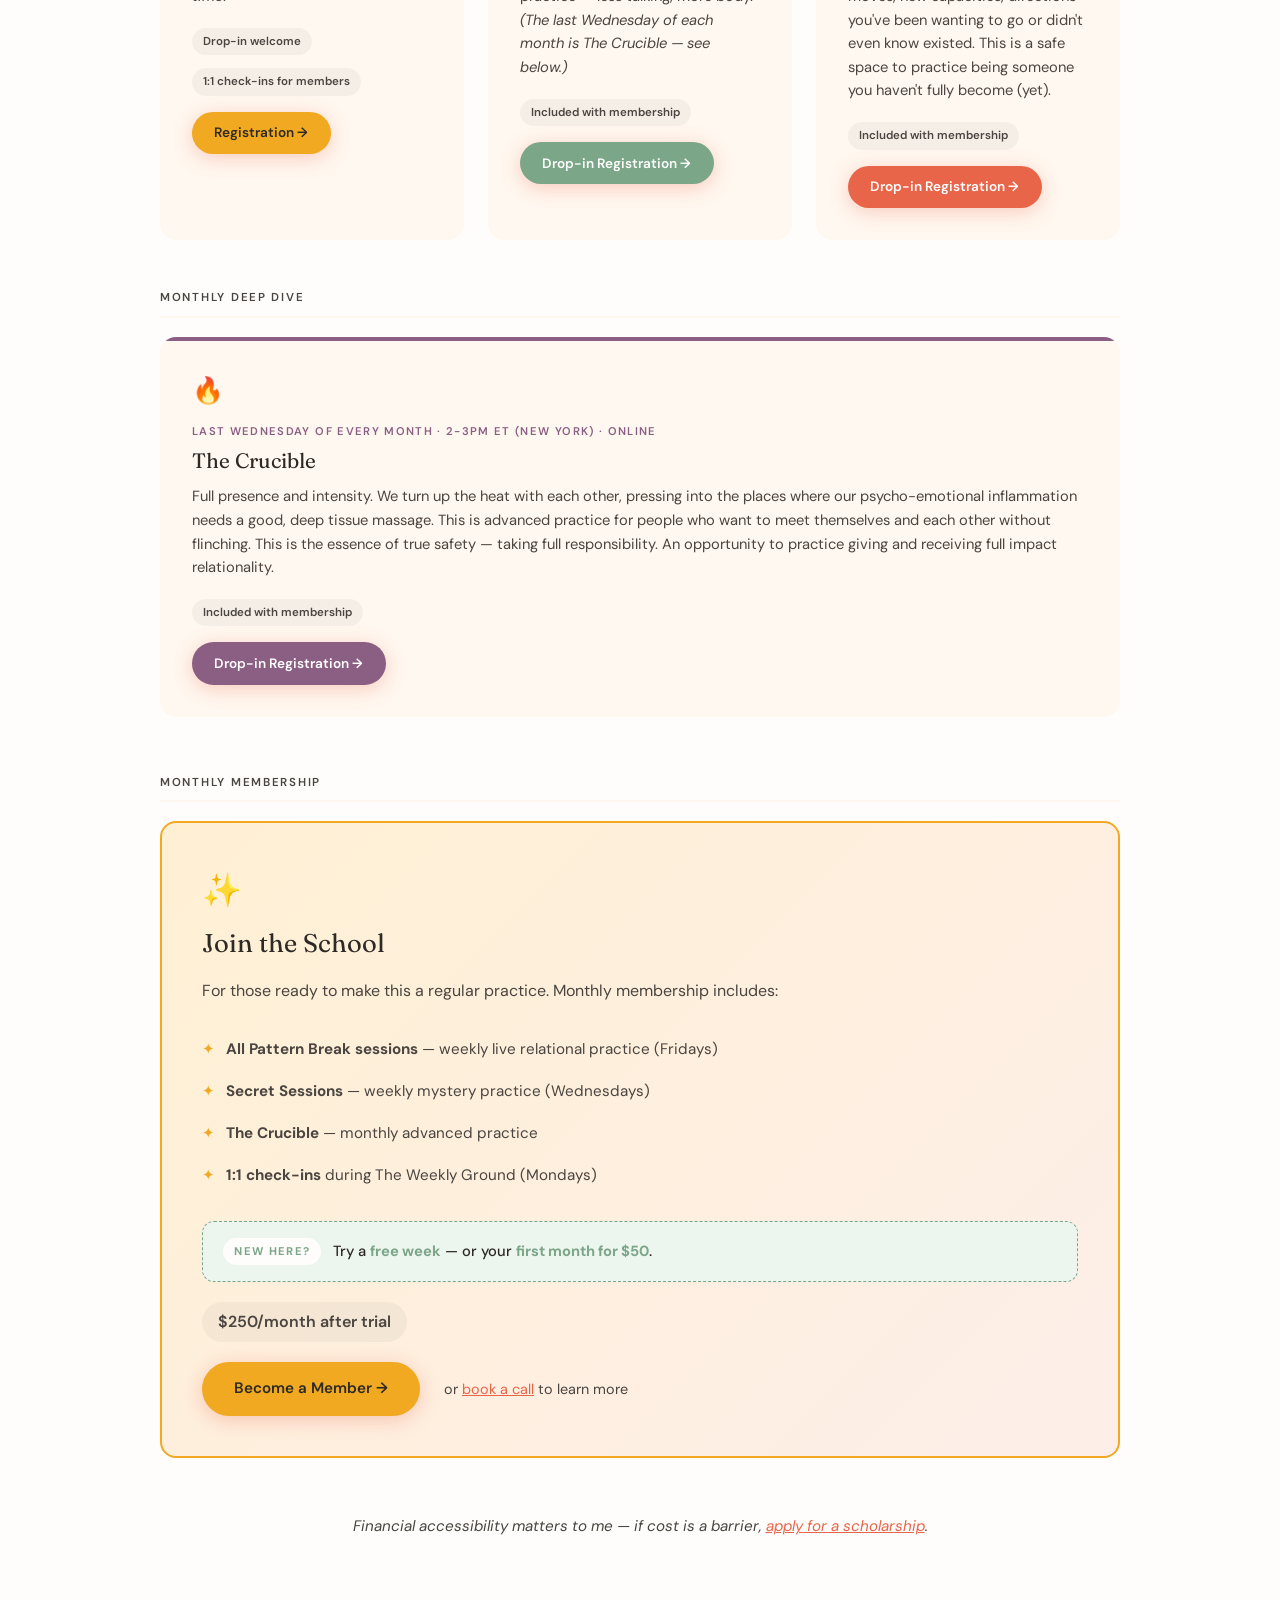
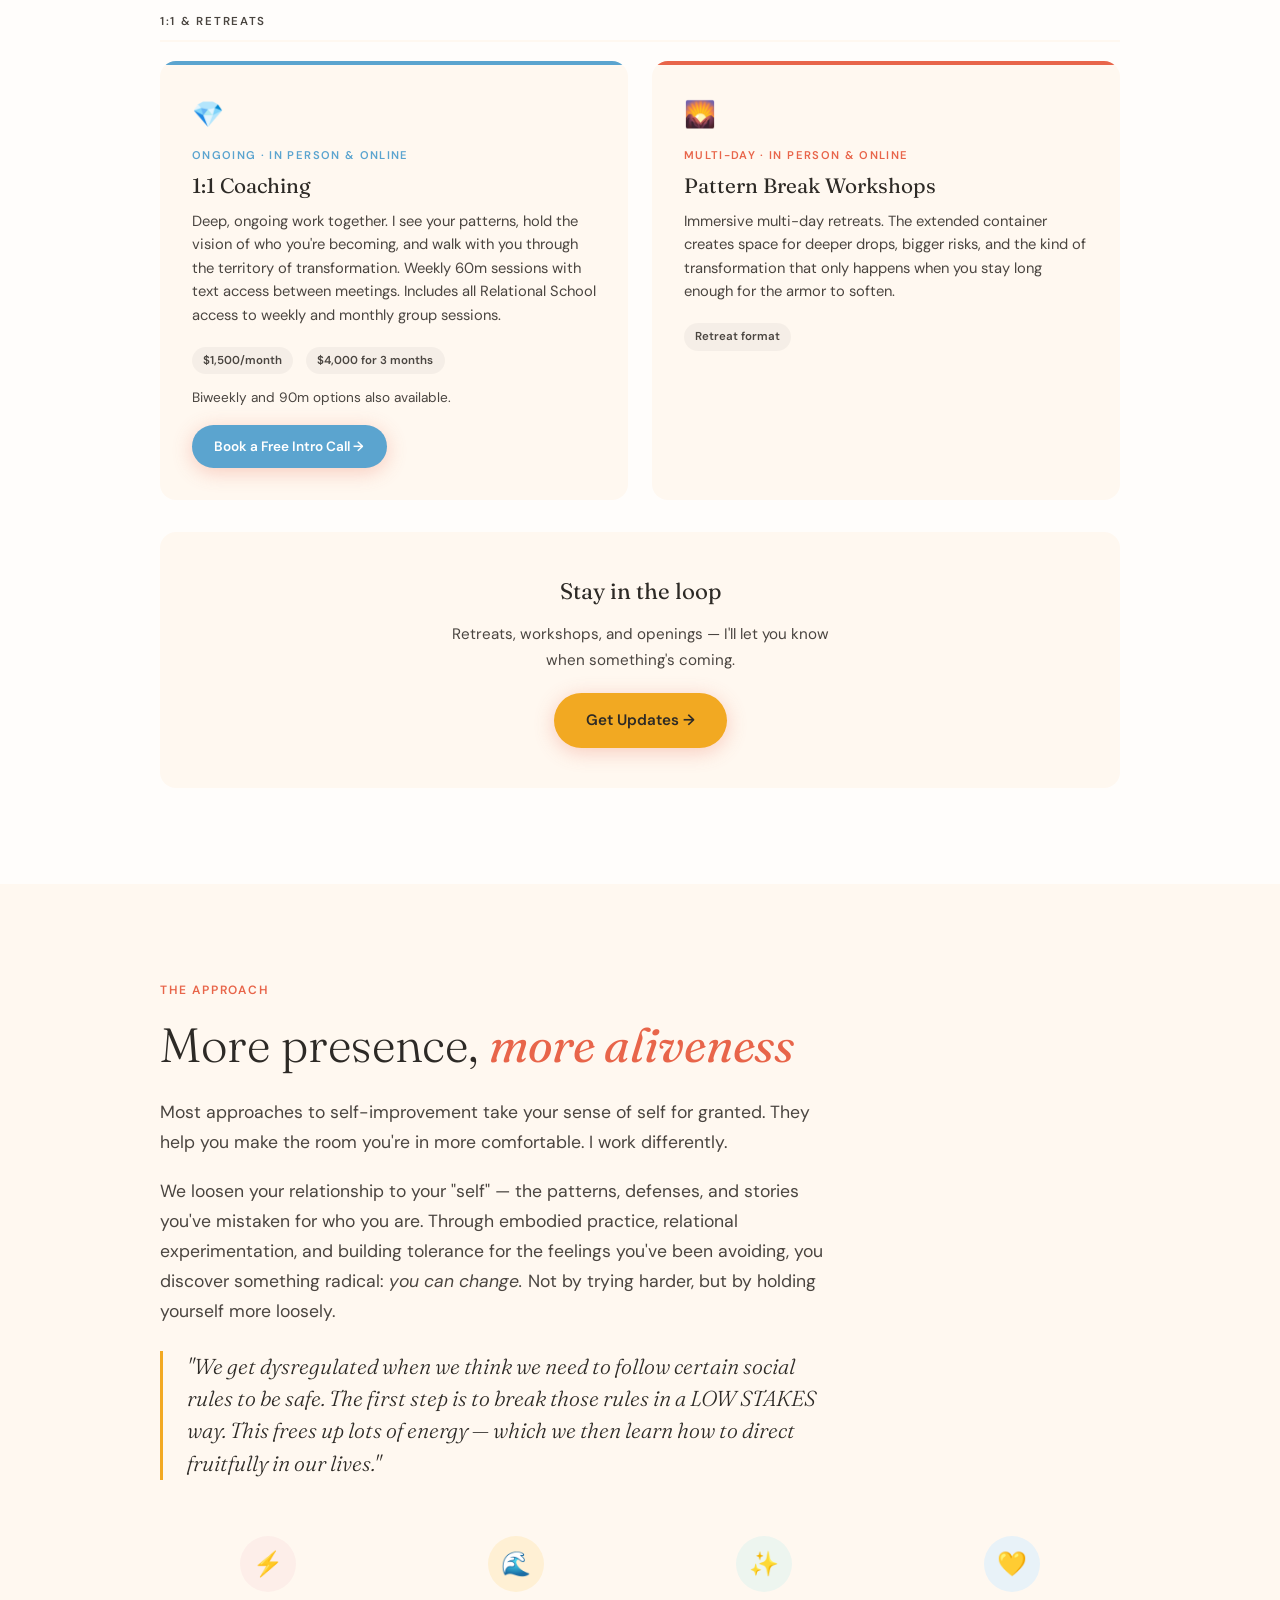
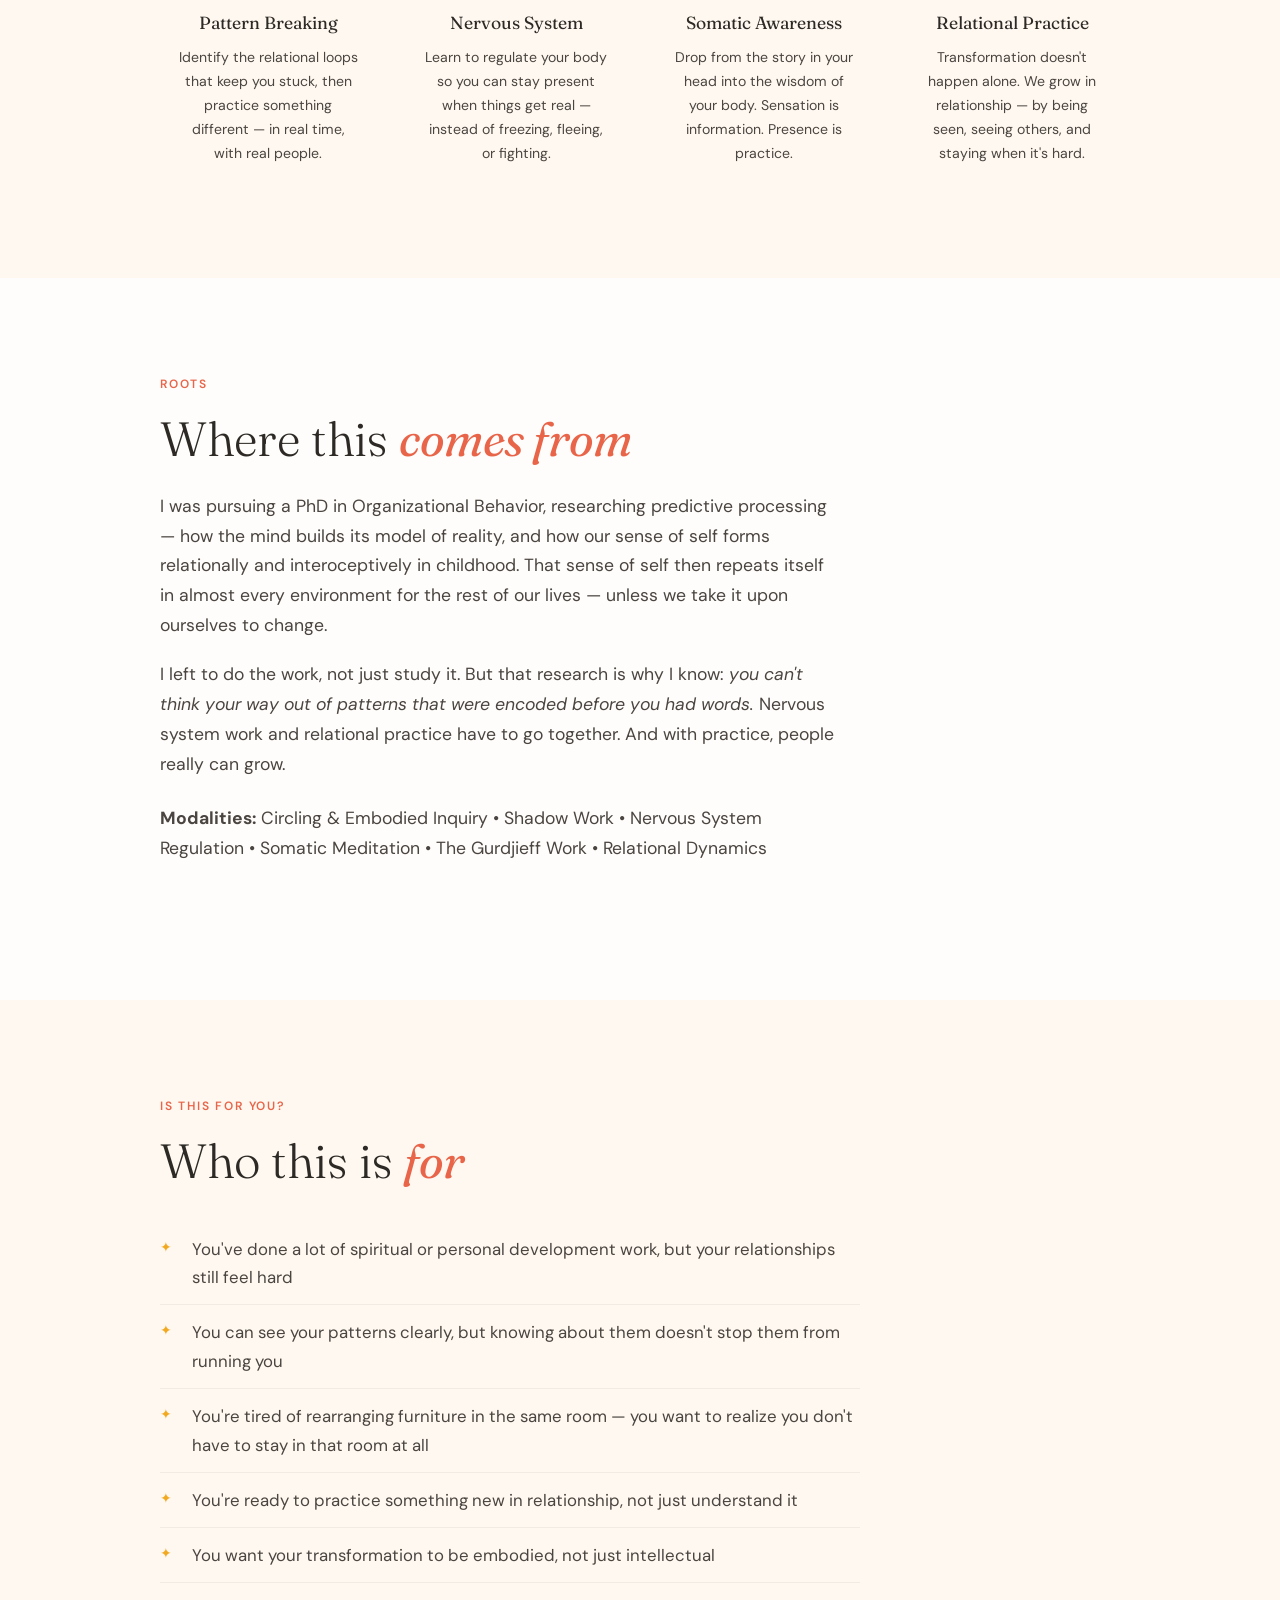
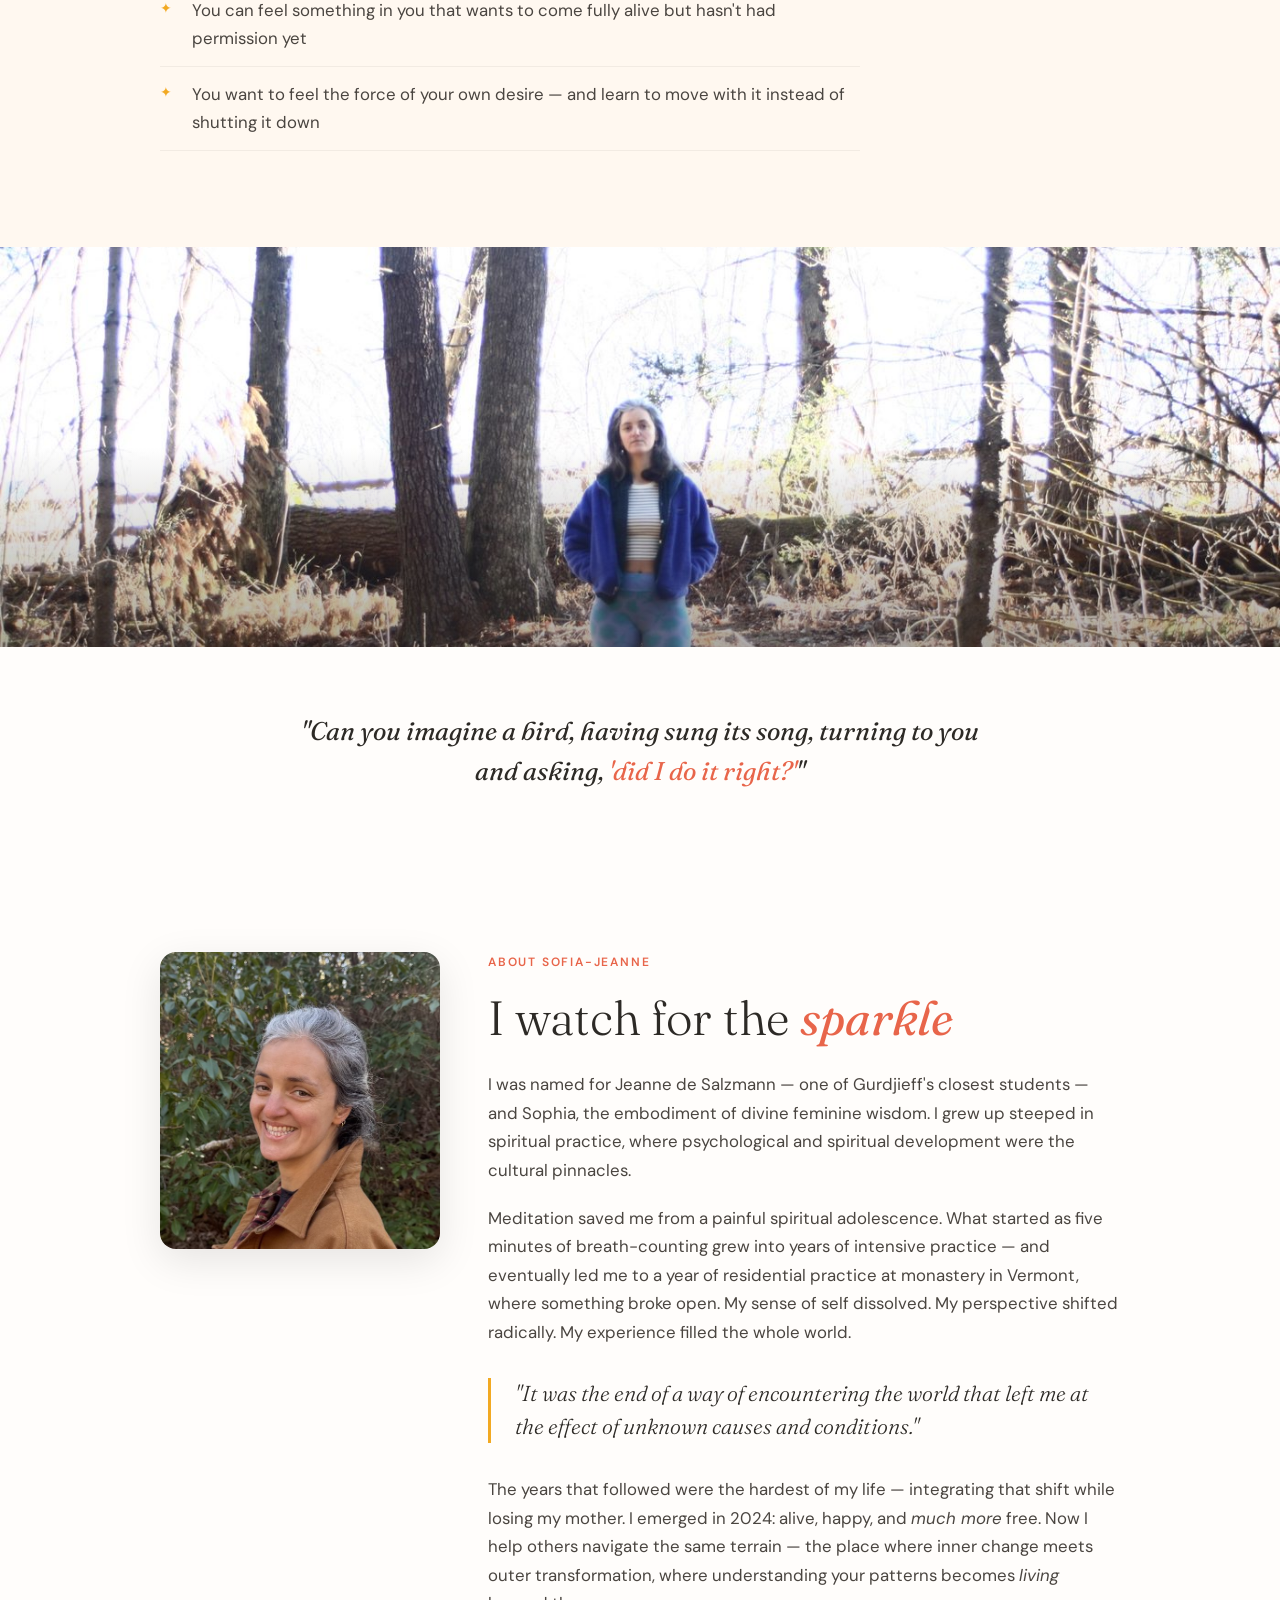
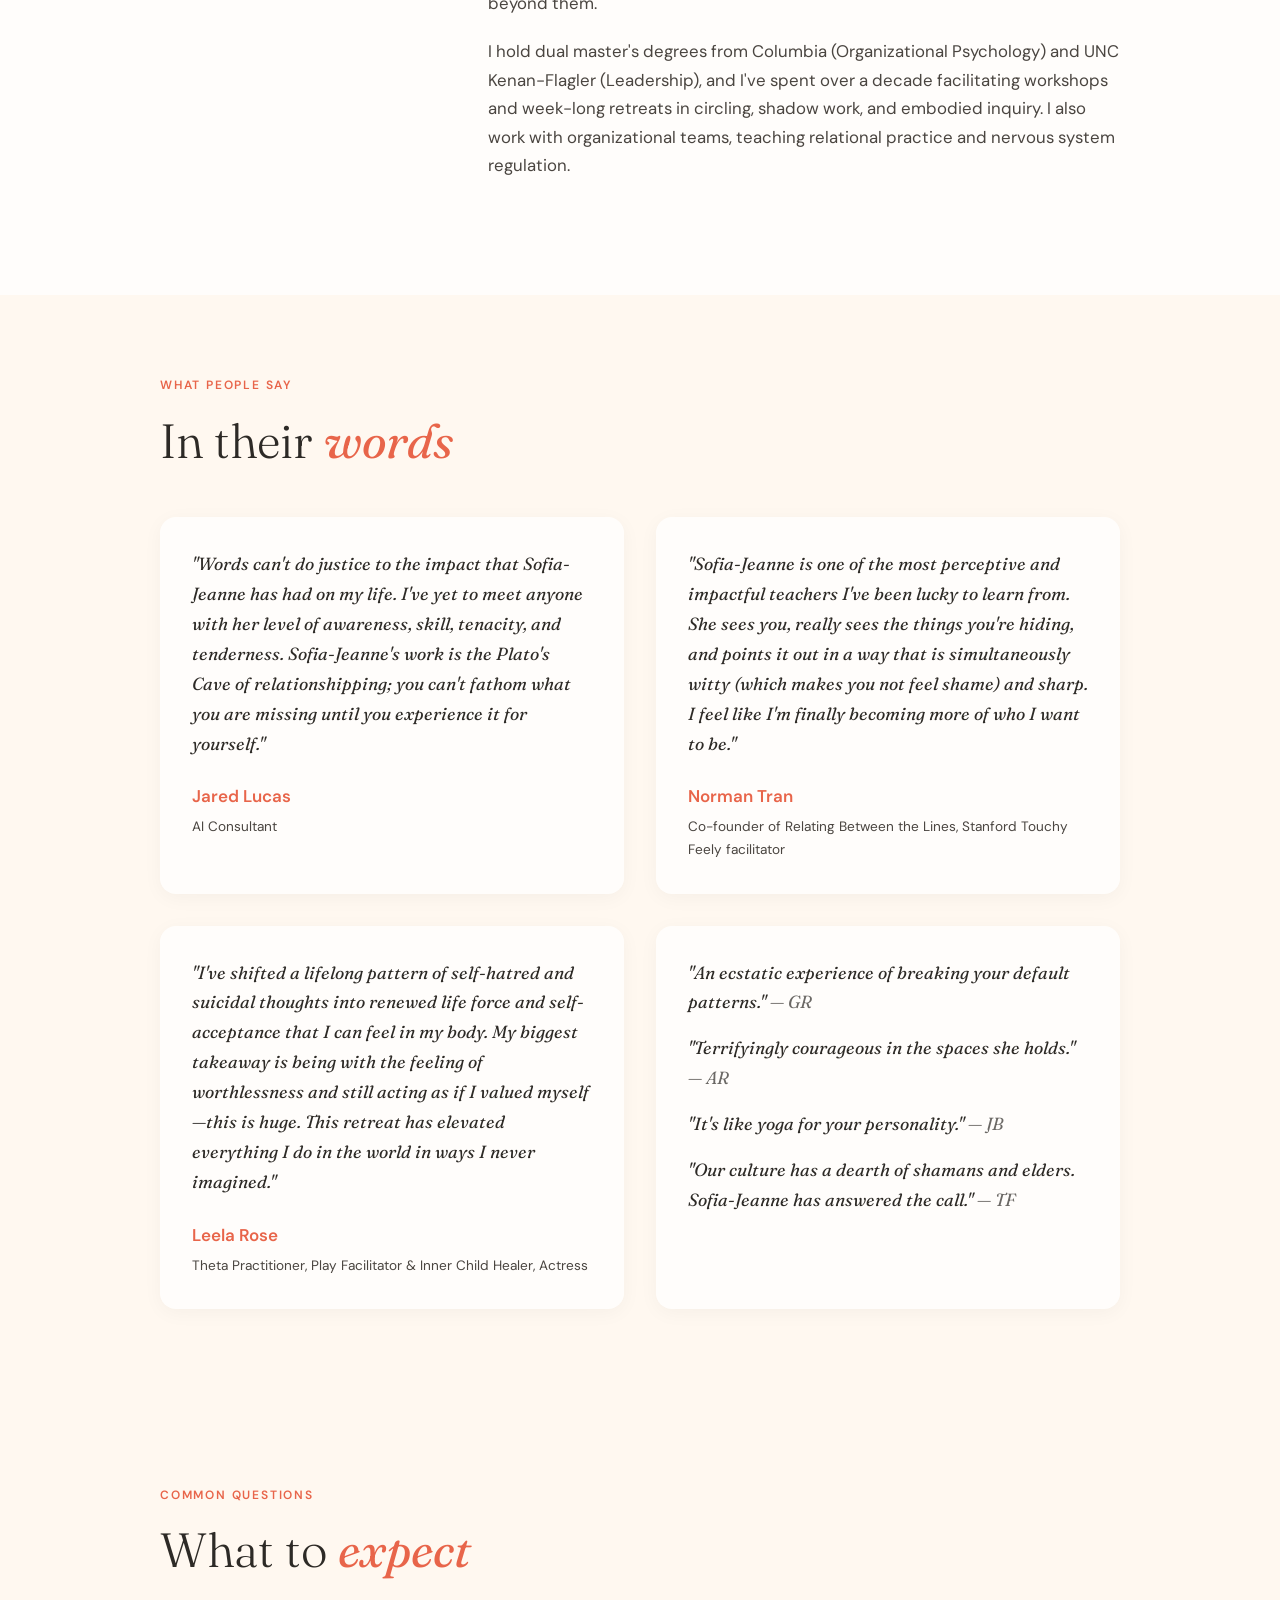
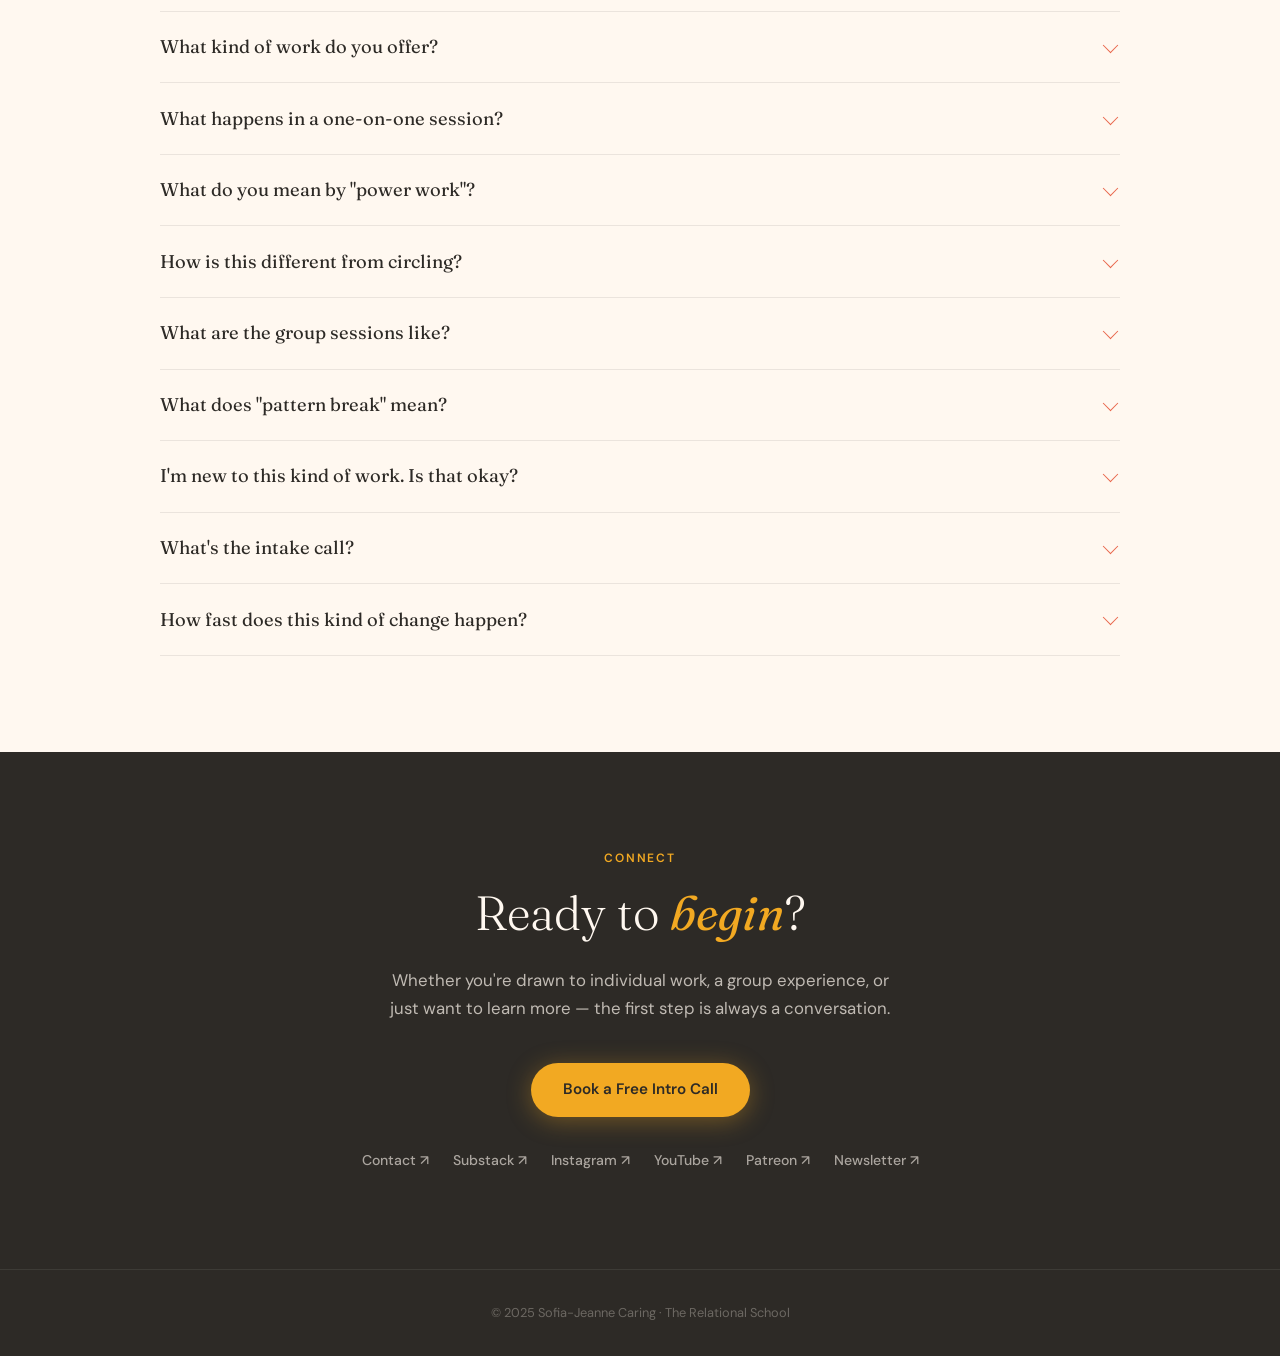
==== commit b3df48fa: "Add Wednesday Secret Sessions, update membership trial" ====
--- a/index.html
+++ b/index.html
@@ -824,6 +824,43 @@
             background: var(--coral);
             color: white;
         }
+
+        /* ===== TRIAL BADGE ===== */
+        .trial-banner {
+            background: var(--sage-light);
+            border: 1.5px dashed var(--sage);
+            border-radius: 12px;
+            padding: 1rem 1.25rem;
+            margin-top: 1.25rem;
+            margin-bottom: 0.5rem;
+            display: flex;
+            align-items: center;
+            gap: 0.75rem;
+            flex-wrap: wrap;
+        }
+
+        .trial-banner-label {
+            font-size: 0.7rem;
+            font-weight: 700;
+            letter-spacing: 0.12em;
+            text-transform: uppercase;
+            color: var(--sage);
+            background: var(--warm-white);
+            padding: 0.25rem 0.7rem;
+            border-radius: 50px;
+        }
+
+        .trial-banner-text {
+            font-size: 0.92rem;
+            color: var(--deep);
+            font-weight: 500;
+        }
+
+        .trial-banner-text em {
+            font-style: normal;
+            font-weight: 700;
+            color: var(--sage);
+        }
     </style>
 </head>
 <body class="has-announcement">
@@ -876,12 +913,23 @@
                     <div class="offering-icon">📝</div>
                     <div class="offering-type type-sun">Mondays · 2-3:30pm ET (New York) · Online</div>
                     <div class="offering-name">The Weekly Ground</div>
-                    <p class="offering-desc">Accountability for your holy work, your drudge work, and your inner work — with journaling prompts, co-working energy, and 1:1 time for monthly members. Many things get done simply by setting the time aside, and having a little social accountability. Anyone can join for journaling and co-working in the main room for free.</p>
+                    <p class="offering-desc">Accountability for your holy work, your drudge work, and your inner work — with journaling prompts and co-working energy. Many things get done simply by setting the time aside, and having a little social accountability. Open to everyone; <em>members get 1:1 check-in time</em>.</p>
                     <div class="offering-meta">
-                        <span class="meta-tag">Free access</span>
+                        <span class="meta-tag">Drop-in welcome</span>
                         <span class="meta-tag">1:1 check-ins for members</span>
                     </div>
                     <a href="https://us06web.zoom.us/meeting/register/_8qBbXulTPGqBJ5hUR4p6A" target="_blank" class="btn btn-primary" style="margin-top: 1rem; font-size: 0.85rem; padding: 0.6rem 1.4rem; background: var(--sun); color: var(--deep);">Registration →</a>
+                </div>
+
+                <div class="offering-card card-sage">
+                    <div class="offering-icon">🌿</div>
+                    <div class="offering-type type-sage">Wednesdays · 2-3pm ET (New York) · Online</div>
+                    <div class="offering-name">Secret Sessions</div>
+                    <p class="offering-desc">Solo somatic practice, in the company of others. Movement, nervous system work, somatic meditation, voice — the form follows what's most alive that week. You're with the group and tending to your own body and being. A different doorway than relational practice — less talking, more body. <em>(The last Wednesday of each month is The Crucible — see below.)</em></p>
+                    <div class="offering-meta">
+                        <span class="meta-tag">Included with membership</span>
+                    </div>
+                    <a href="https://calendly.com/sofiajeannec/mapping" target="_blank" class="btn btn-primary" style="margin-top: 1rem; font-size: 0.85rem; padding: 0.6rem 1.4rem; background: var(--sage);">Drop-in Registration →</a>
                 </div>
 
                 <div class="offering-card card-coral">
@@ -923,7 +971,11 @@
                     <ul style="list-style: none; margin-bottom: 1.5rem;">
                         <li style="padding: 0.5rem 0 0.5rem 1.5rem; position: relative; font-size: 0.95rem; color: var(--deep-soft);">
                             <span style="position: absolute; left: 0; color: var(--sun);">✦</span>
-                            <strong>All Pattern Break sessions</strong> — weekly live relational practice
+                            <strong>All Pattern Break sessions</strong> — weekly live relational practice (Fridays)
+                        </li>
+                        <li style="padding: 0.5rem 0 0.5rem 1.5rem; position: relative; font-size: 0.95rem; color: var(--deep-soft);">
+                            <span style="position: absolute; left: 0; color: var(--sun);">✦</span>
+                            <strong>Secret Sessions</strong> — weekly mystery practice (Wednesdays)
                         </li>
                         <li style="padding: 0.5rem 0 0.5rem 1.5rem; position: relative; font-size: 0.95rem; color: var(--deep-soft);">
                             <span style="position: absolute; left: 0; color: var(--sun);">✦</span>
@@ -931,11 +983,17 @@
                         </li>
                         <li style="padding: 0.5rem 0 0.5rem 1.5rem; position: relative; font-size: 0.95rem; color: var(--deep-soft);">
                             <span style="position: absolute; left: 0; color: var(--sun);">✦</span>
-                            <strong>1:1 check-ins</strong> during The Weekly Ground
+                            <strong>1:1 check-ins</strong> during The Weekly Ground (Mondays)
                         </li>
                     </ul>
-                    <div class="offering-meta" style="margin-bottom: 1.25rem;">
-                        <span class="meta-tag" style="font-size: 1rem; padding: 0.4rem 1rem;">$250/month</span>
+
+                    <div class="trial-banner">
+                        <span class="trial-banner-label">New here?</span>
+                        <span class="trial-banner-text">Try a <em>free week</em> — or your <em>first month for $50</em>.</span>
+                    </div>
+
+                    <div class="offering-meta" style="margin-bottom: 1.25rem; margin-top: 1.25rem;">
+                        <span class="meta-tag" style="font-size: 1rem; padding: 0.4rem 1rem;">$250/month after trial</span>
                     </div>
                     <div style="display: flex; align-items: center; gap: 1.5rem; flex-wrap: wrap;">
                         <a href="/membership/" class="btn btn-primary" style="background: var(--sun); color: var(--deep);">Become a Member →</a>
@@ -1181,9 +1239,9 @@
                     <div class="faq-answer">
                         <div class="faq-answer-inner">
                             <p>There are three weekly group sessions, each with a different flavor:</p>
-                            <p><em>Journaling, Accountability & 1:1 Time</em> is a reflection session — a space to get honest about what's happening, name what you're working on, and be witnessed and held accountable by the group as you integrate changes into your actual life.</p>
-                            <p><em>Movement + Expression</em> is a somatic session — we get into the body through movement and use it as a doorway into what wants to be felt, expressed, and freed up. Less thinking, more moving.</p>
-                            <p><em>Pattern Break</em> is the deep relational practice session. We find out what each person wants to work on, then organize around the juiciest ways to practice together. It's facilitated, alive, and responsive — you get to try something different in real time with other humans, which is where the magic really happens.</p>
+                            <p><em>The Weekly Ground</em> (Mondays) is for the work itself — coworking, accountability, journaling, getting things done together. Members get 1:1 check-in time with me.</p>
+                            <p><em>Secret Sessions</em> (Wednesdays) is solo somatic practice in the company of others. Movement, nervous system work, voice, somatic meditation — a different doorway than relational practice. Less talking, more arriving in your own body.</p>
+                            <p><em>Pattern Break</em> (Fridays) is the deep relational practice session. We find out what each person wants to work on, then organize around the juiciest ways to practice together. It's facilitated, alive, and responsive — you get to try something different in real time with other humans, which is where the magic really happens.</p>
                         </div>
                     </div>
                 </div>
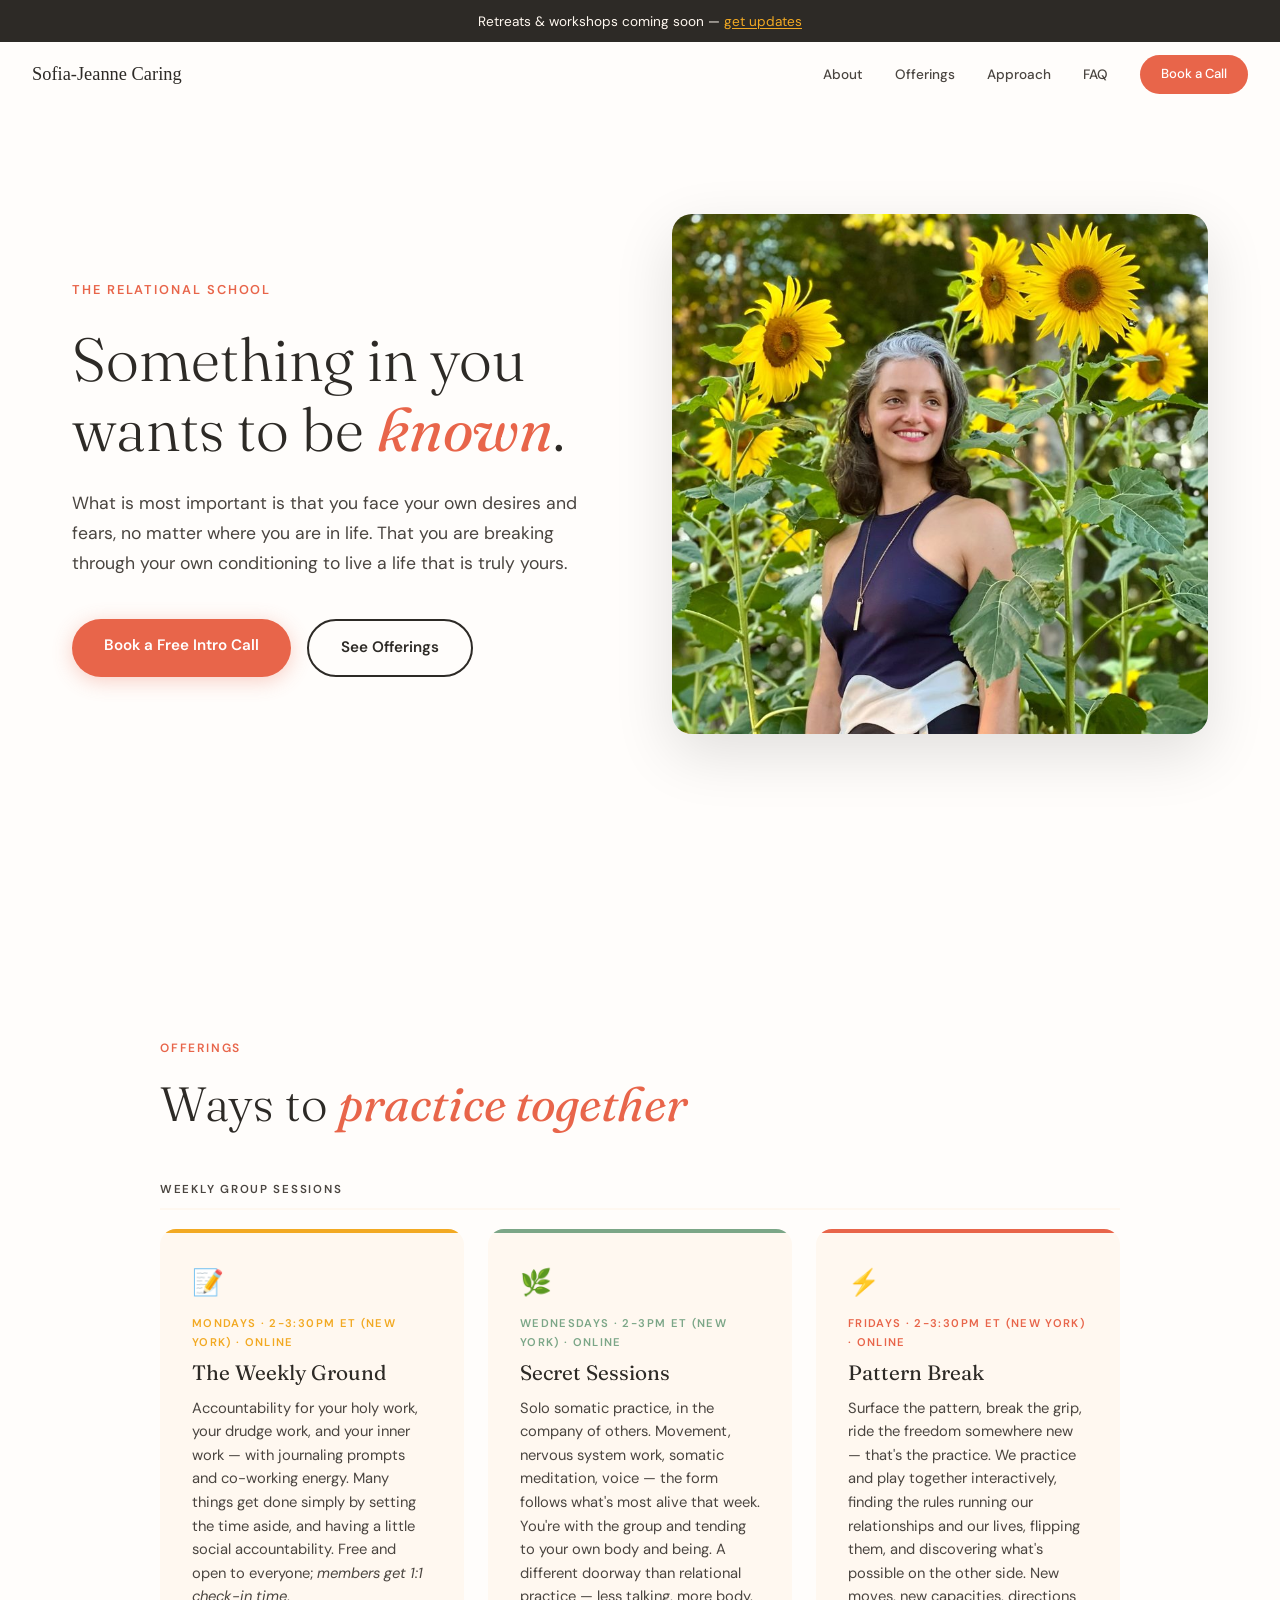
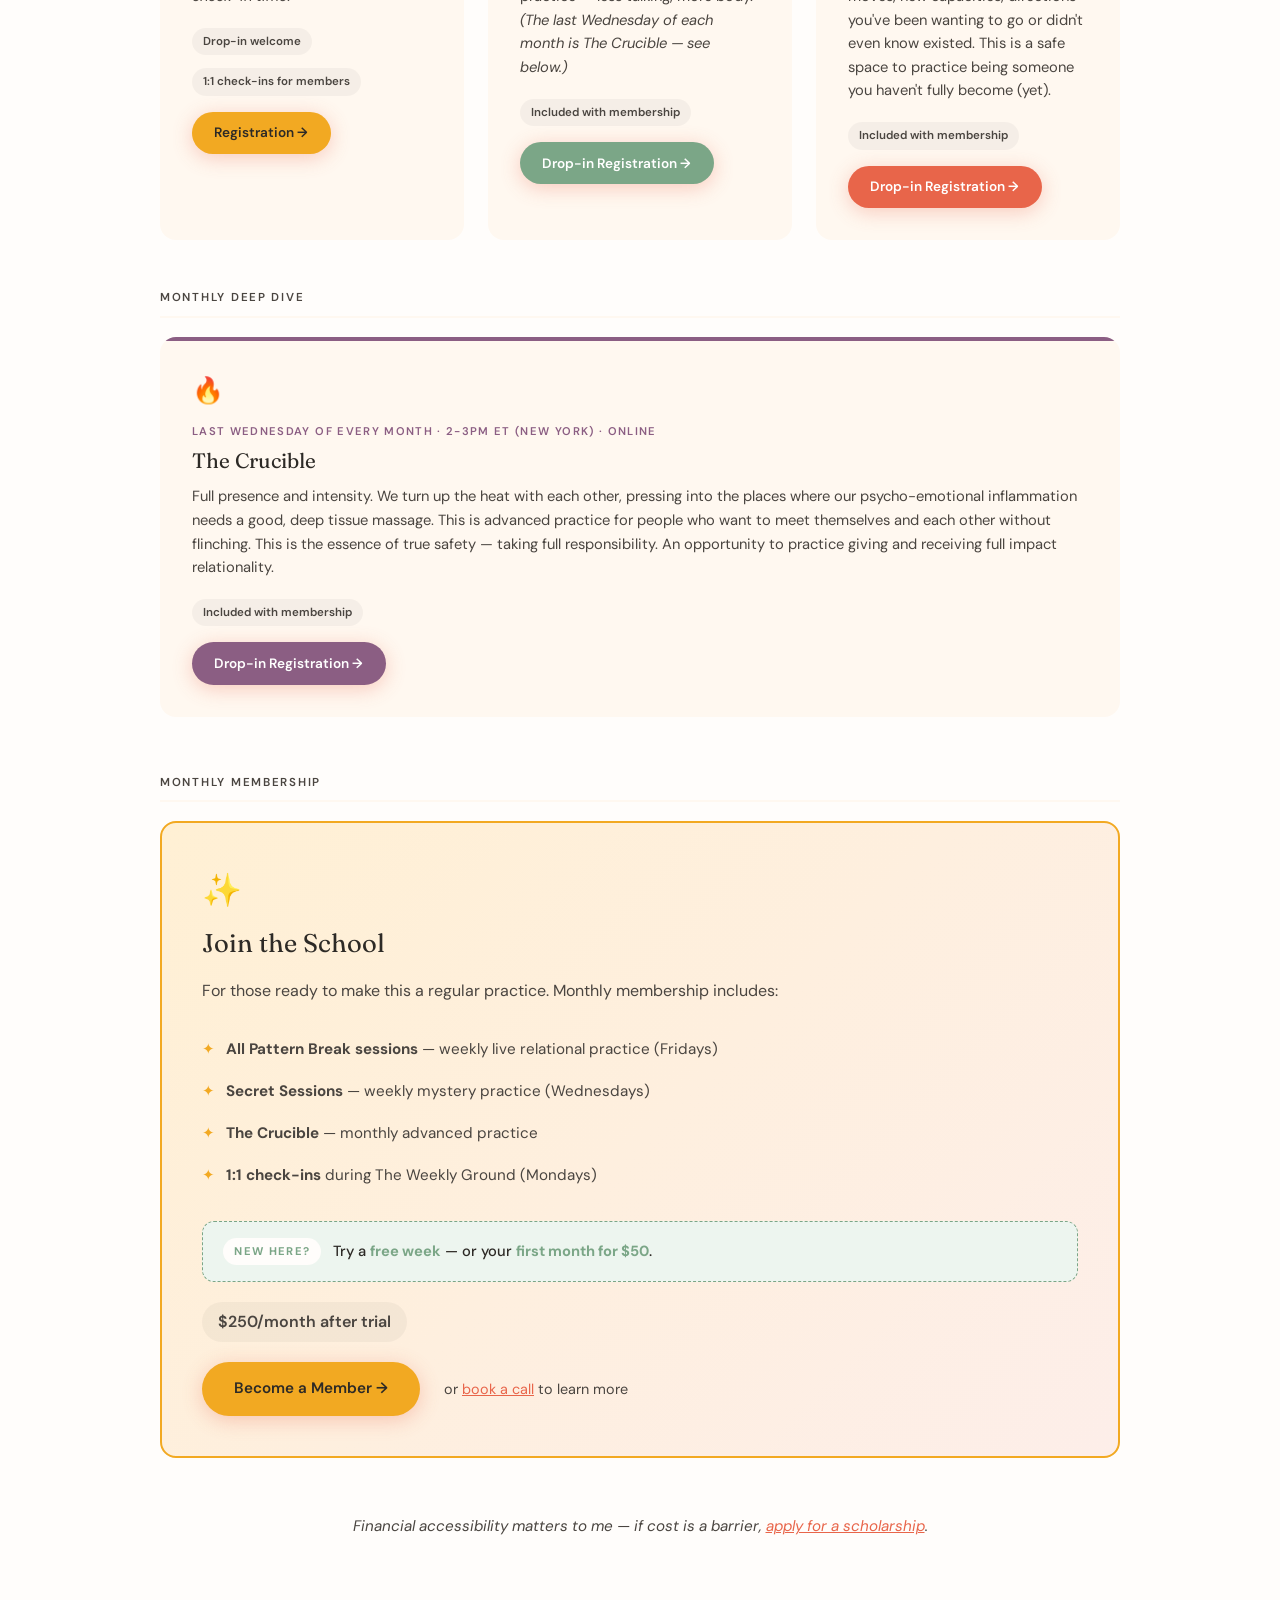
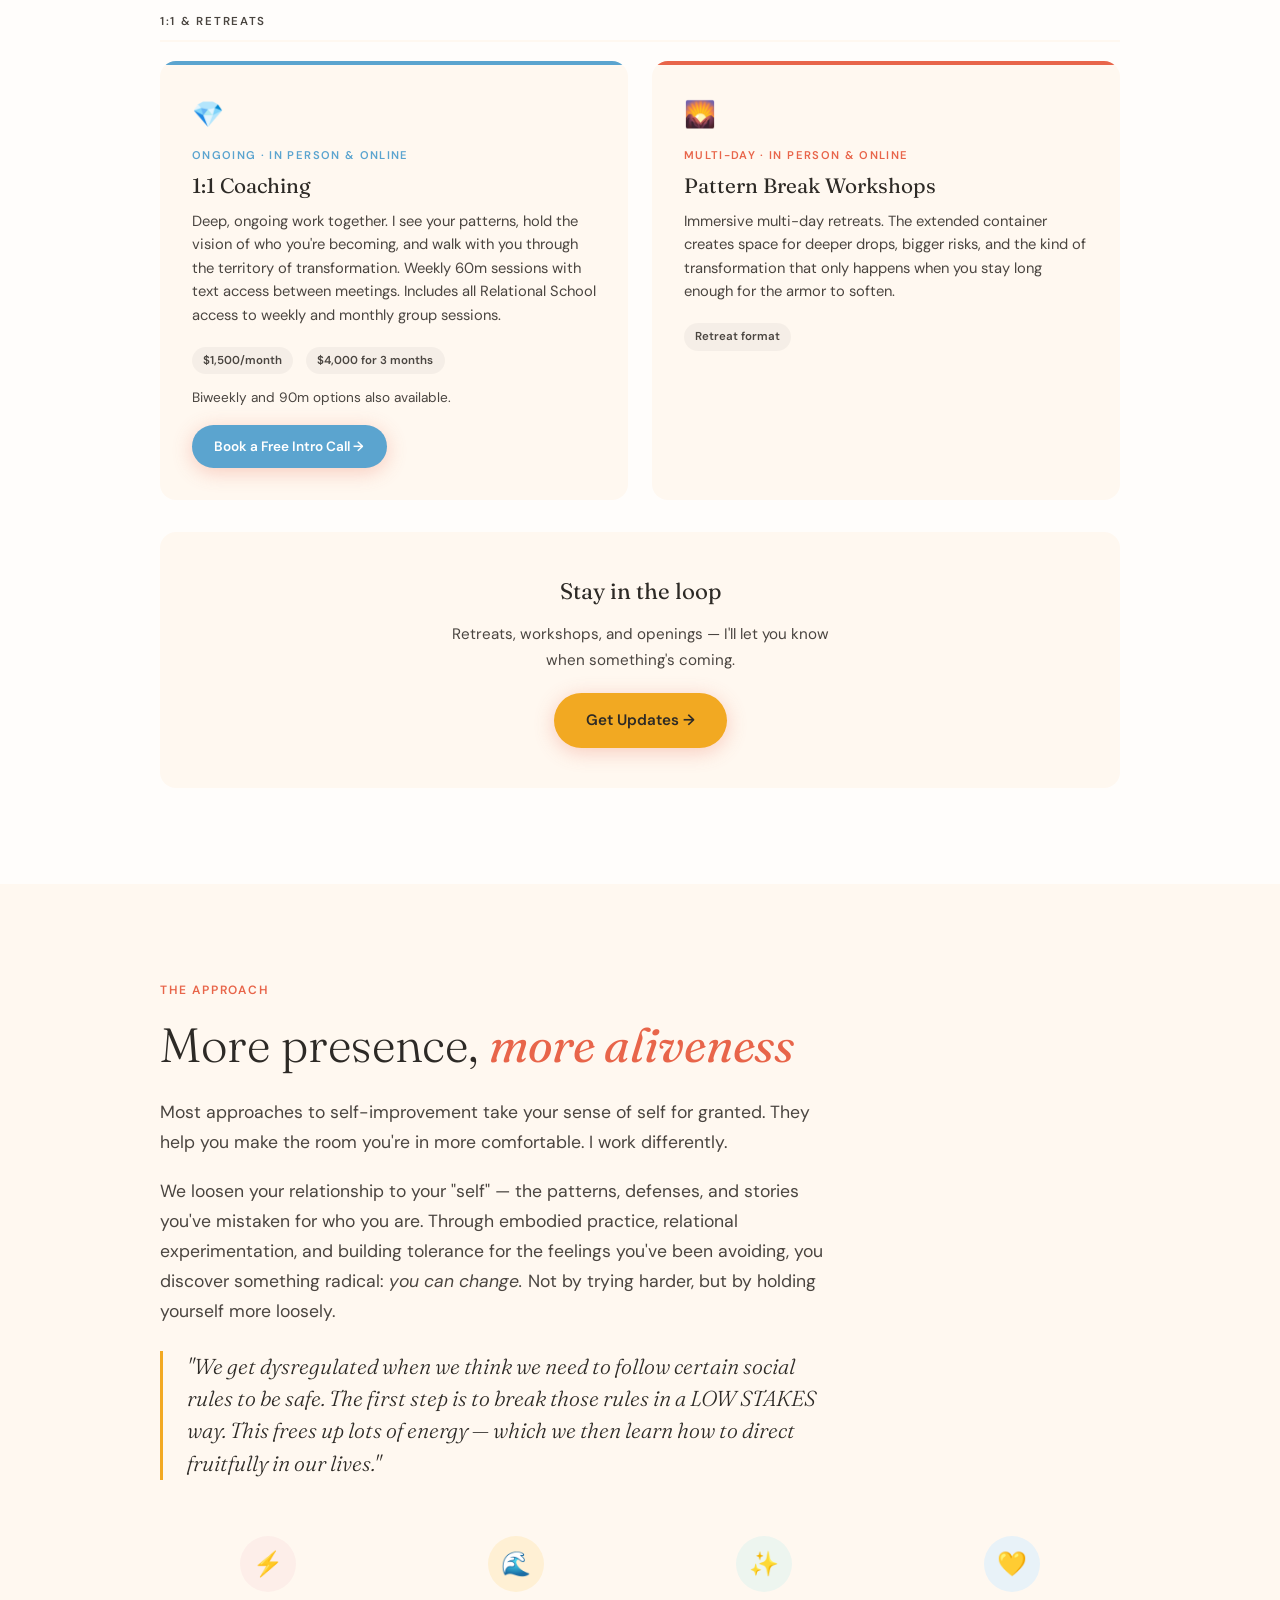
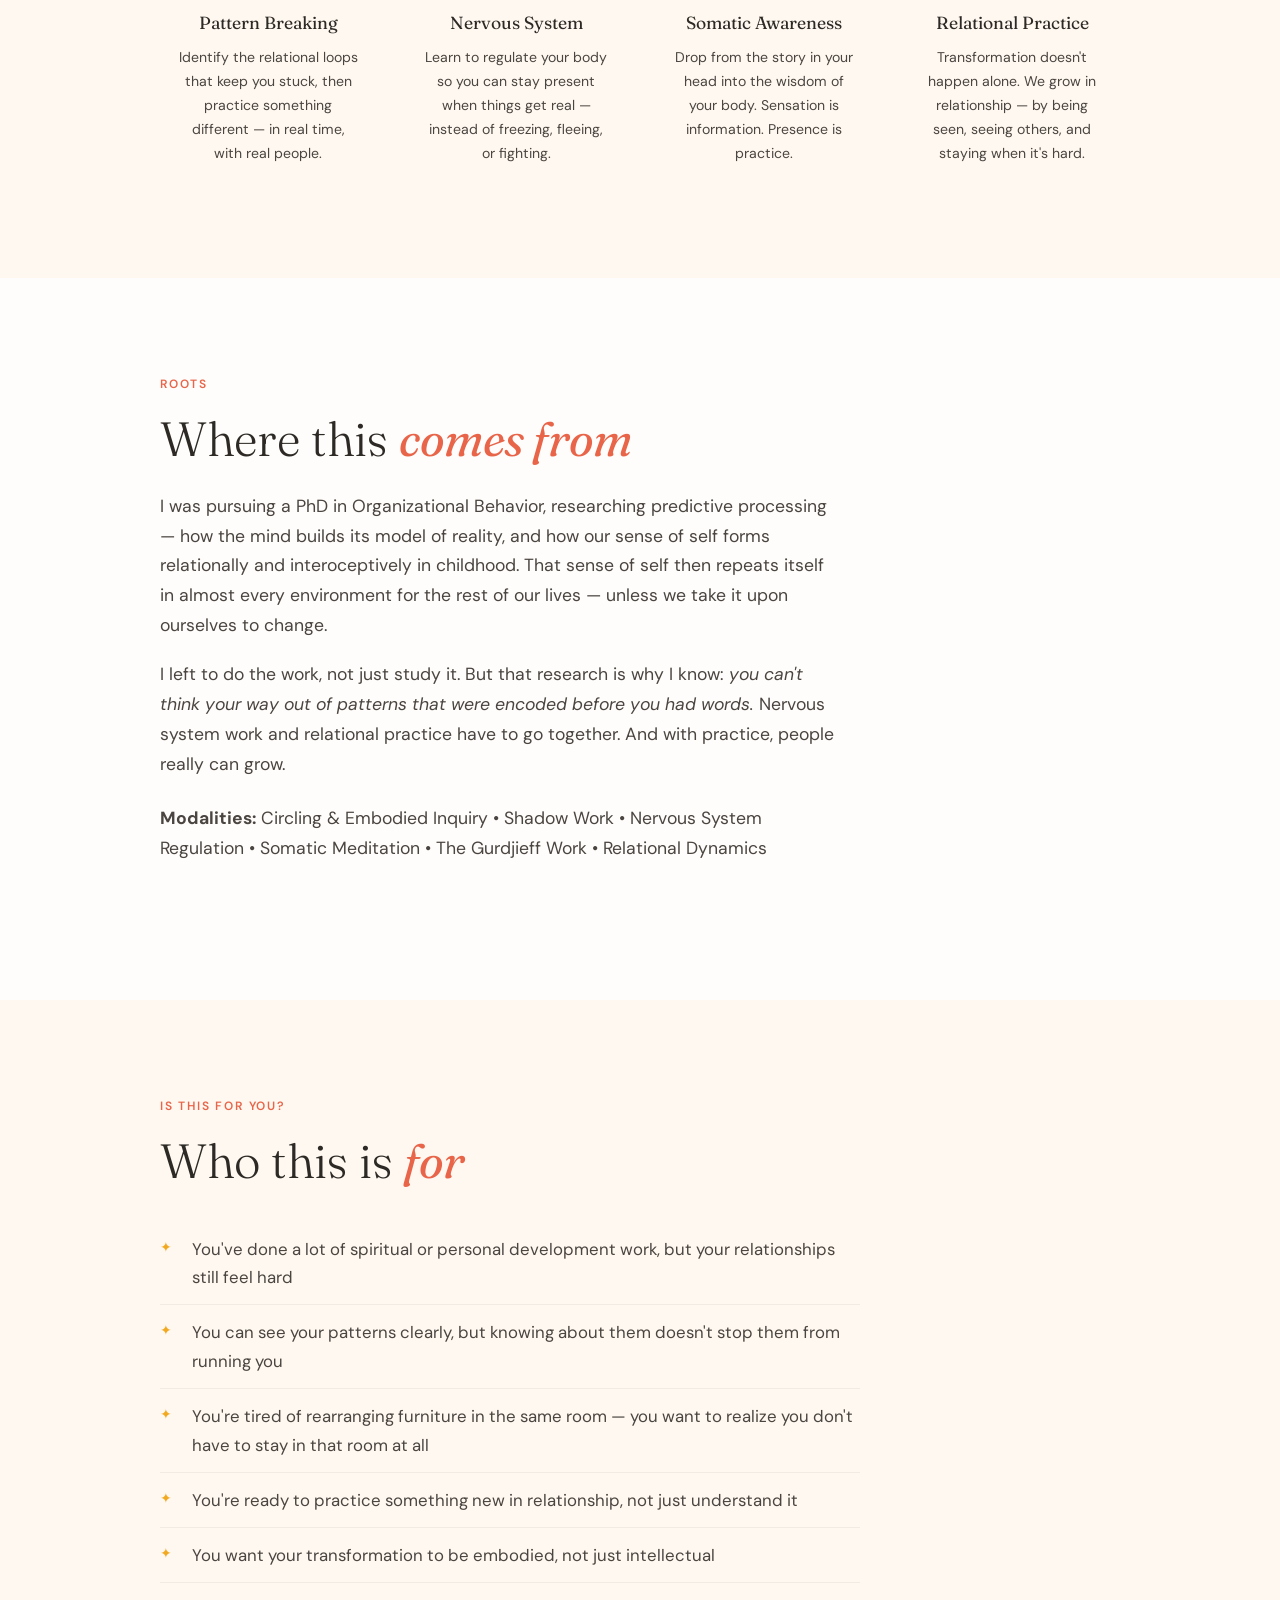
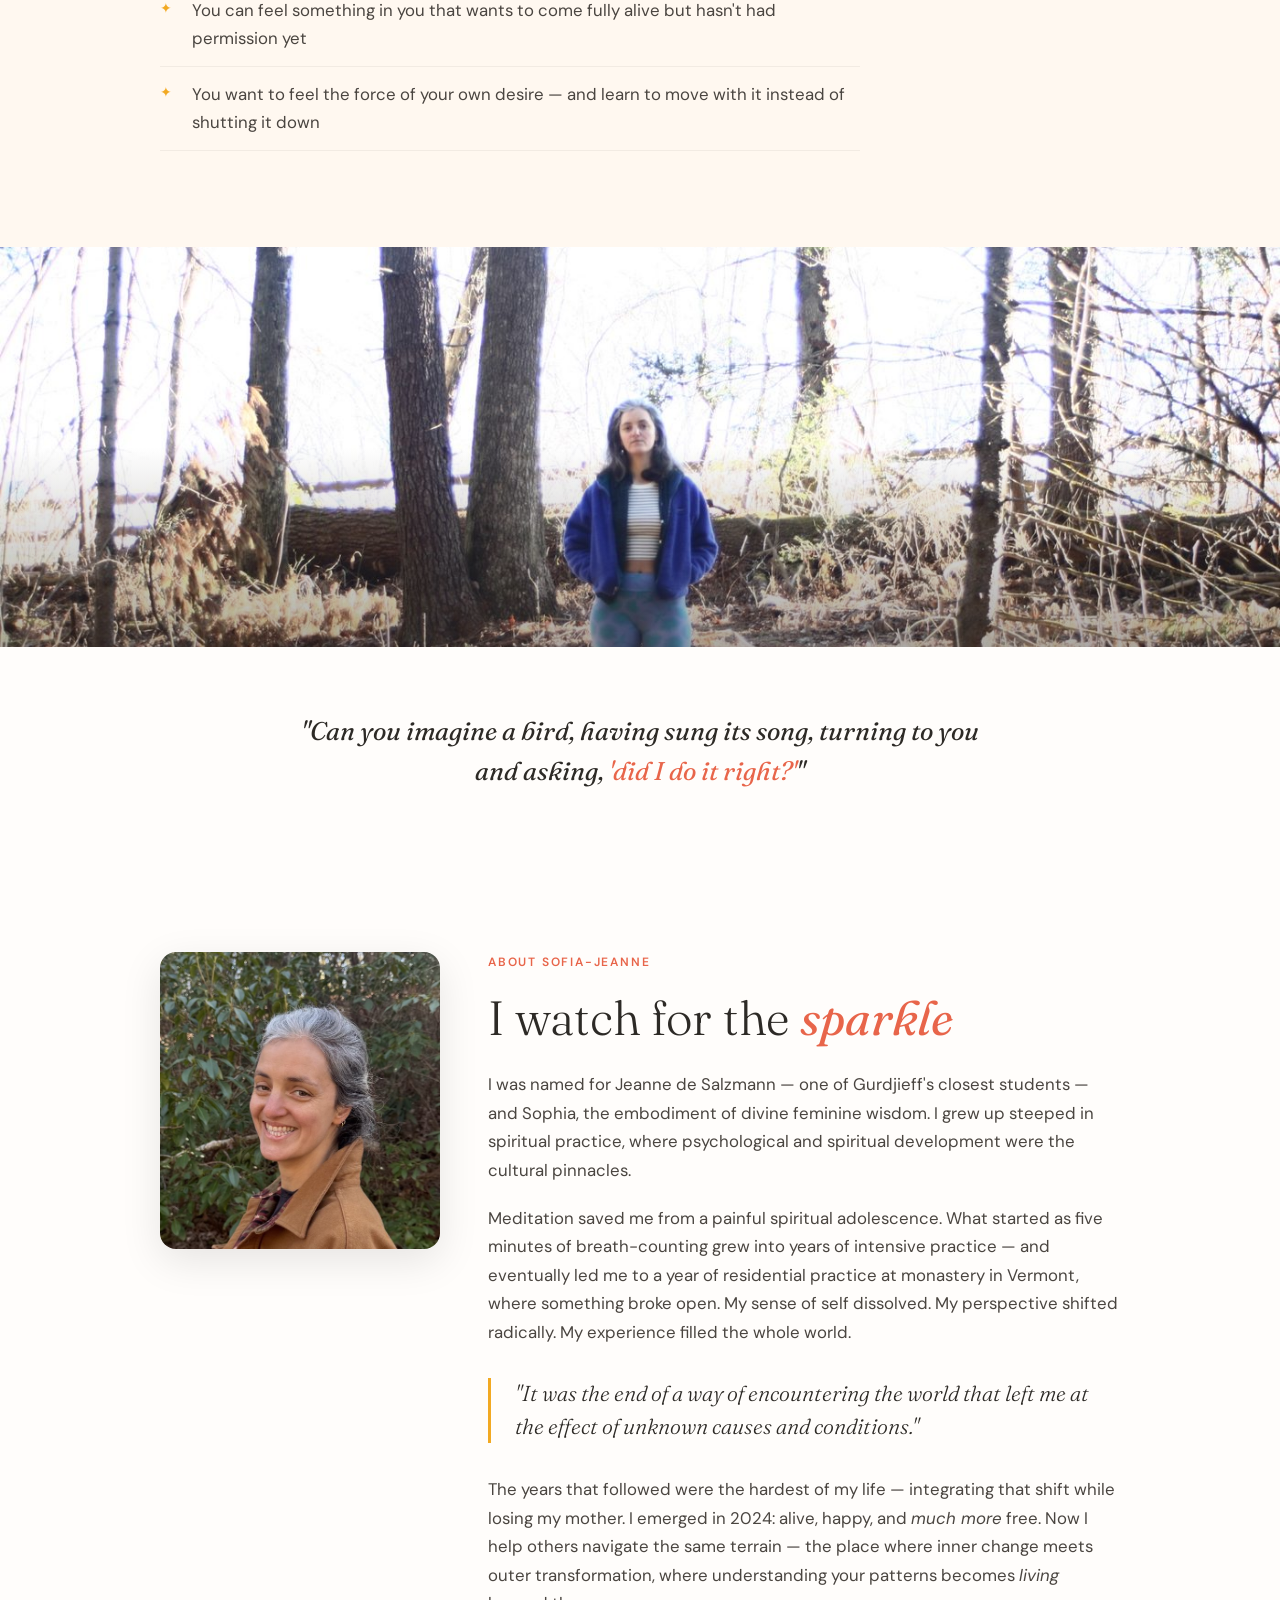
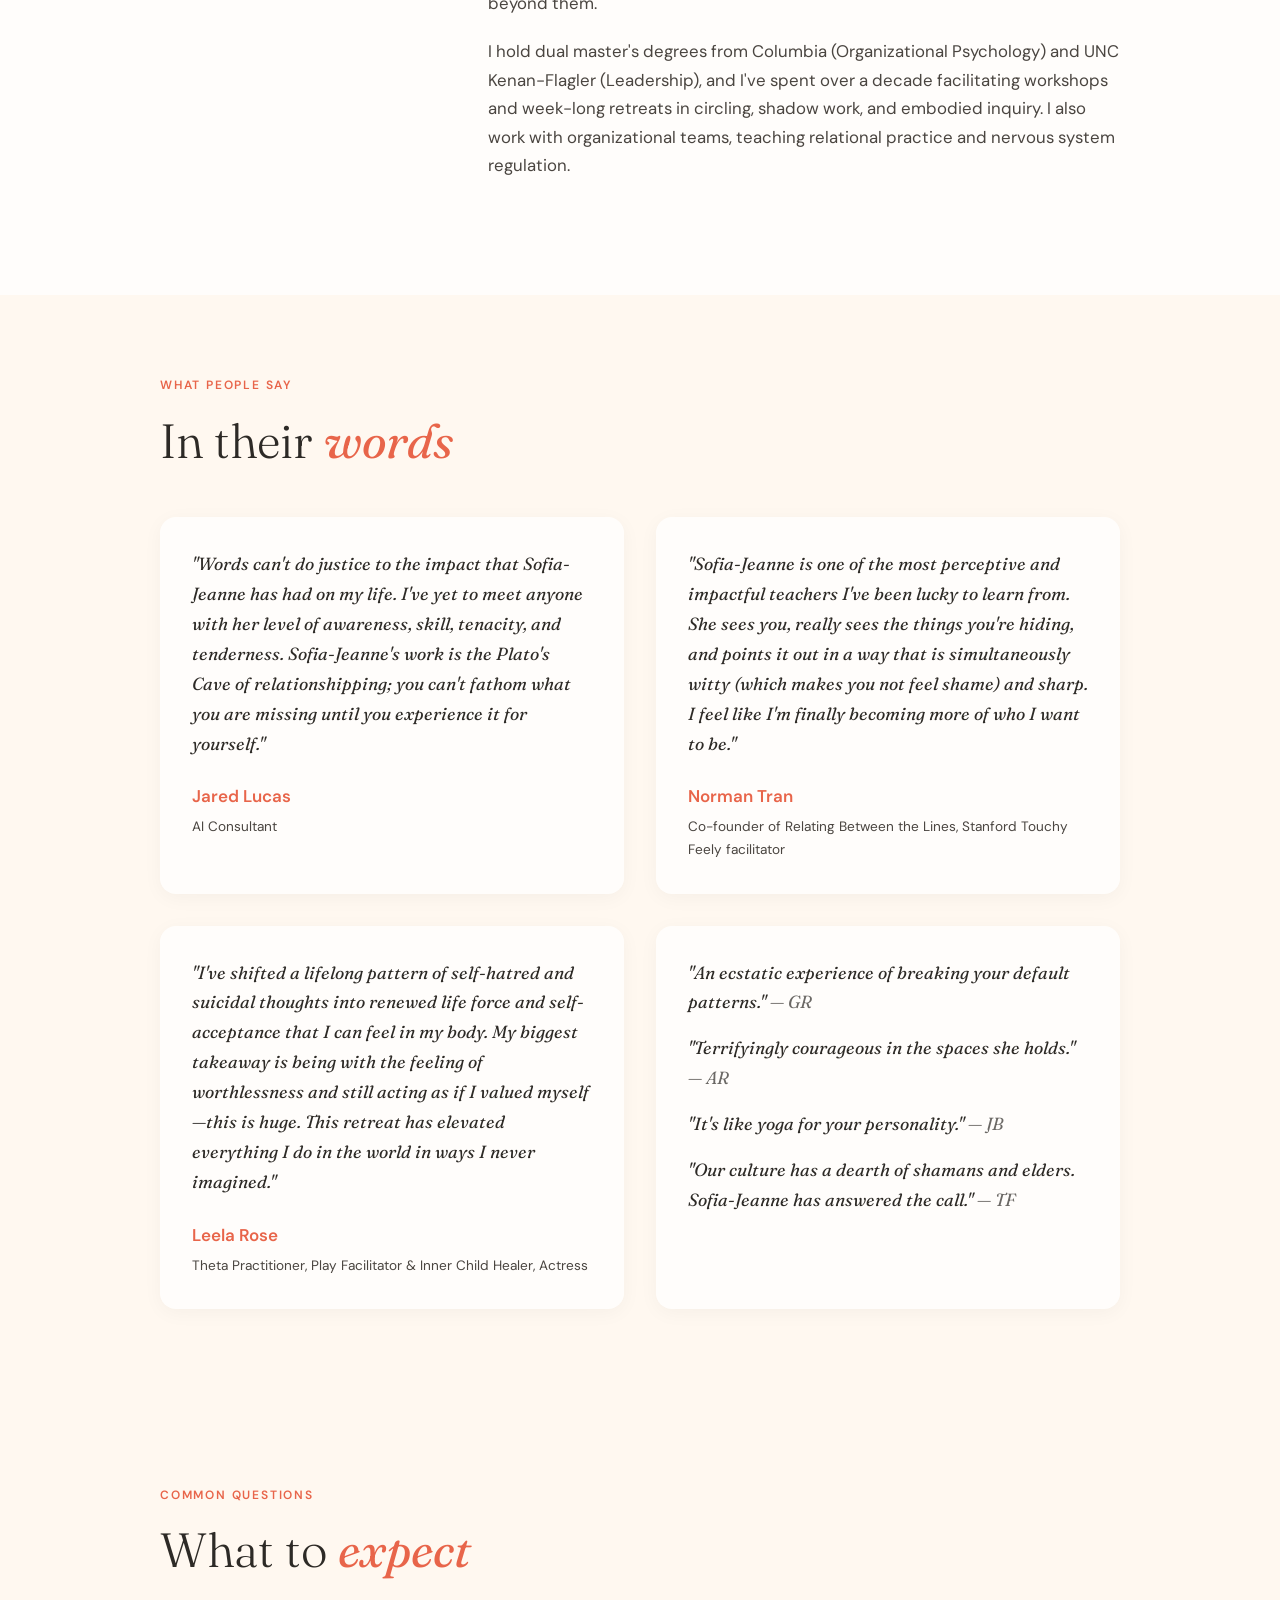
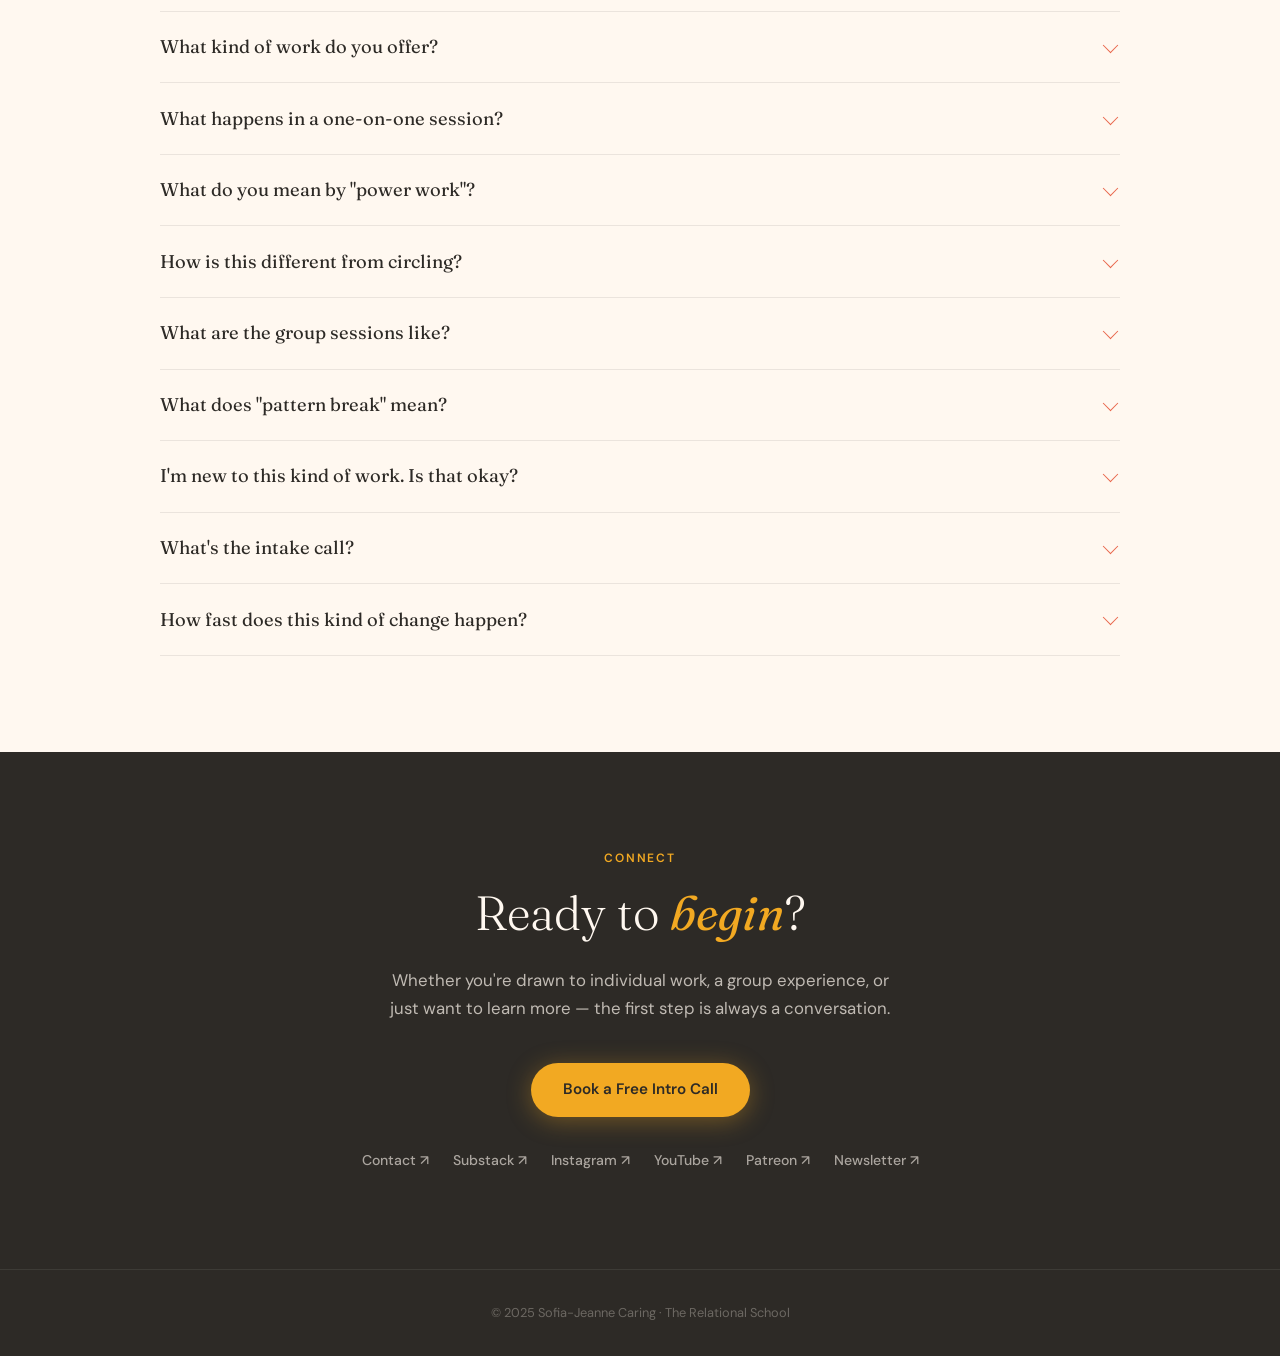
==== commit 90785fb2: "clarify no cost weekly ground" ====
--- a/index.html
+++ b/index.html
@@ -913,7 +913,7 @@
                     <div class="offering-icon">📝</div>
                     <div class="offering-type type-sun">Mondays · 2-3:30pm ET (New York) · Online</div>
                     <div class="offering-name">The Weekly Ground</div>
-                    <p class="offering-desc">Accountability for your holy work, your drudge work, and your inner work — with journaling prompts and co-working energy. Many things get done simply by setting the time aside, and having a little social accountability. Open to everyone; <em>members get 1:1 check-in time</em>.</p>
+                    <p class="offering-desc">Accountability for your holy work, your drudge work, and your inner work — with journaling prompts and co-working energy. Many things get done simply by setting the time aside, and having a little social accountability. Free and open to everyone; <em>members get 1:1 check-in time</em>.</p>
                     <div class="offering-meta">
                         <span class="meta-tag">Drop-in welcome</span>
                         <span class="meta-tag">1:1 check-ins for members</span>
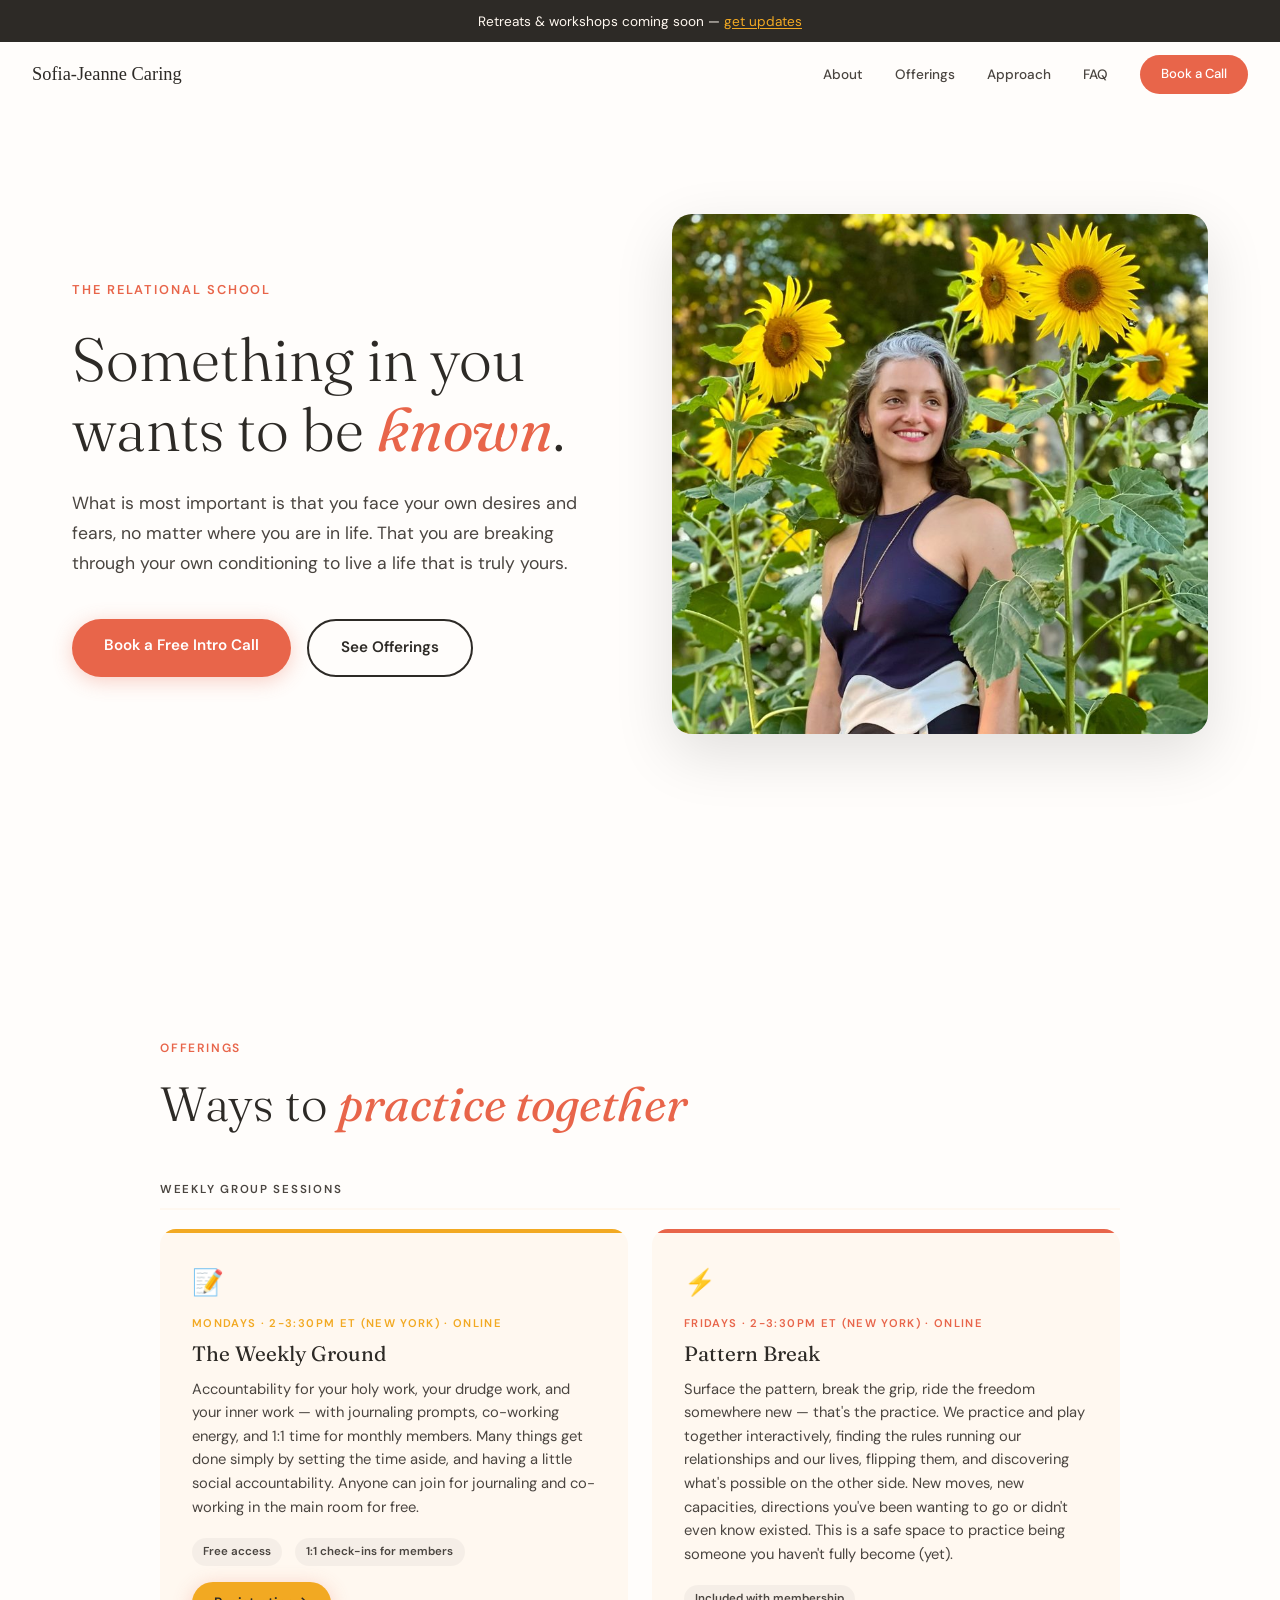
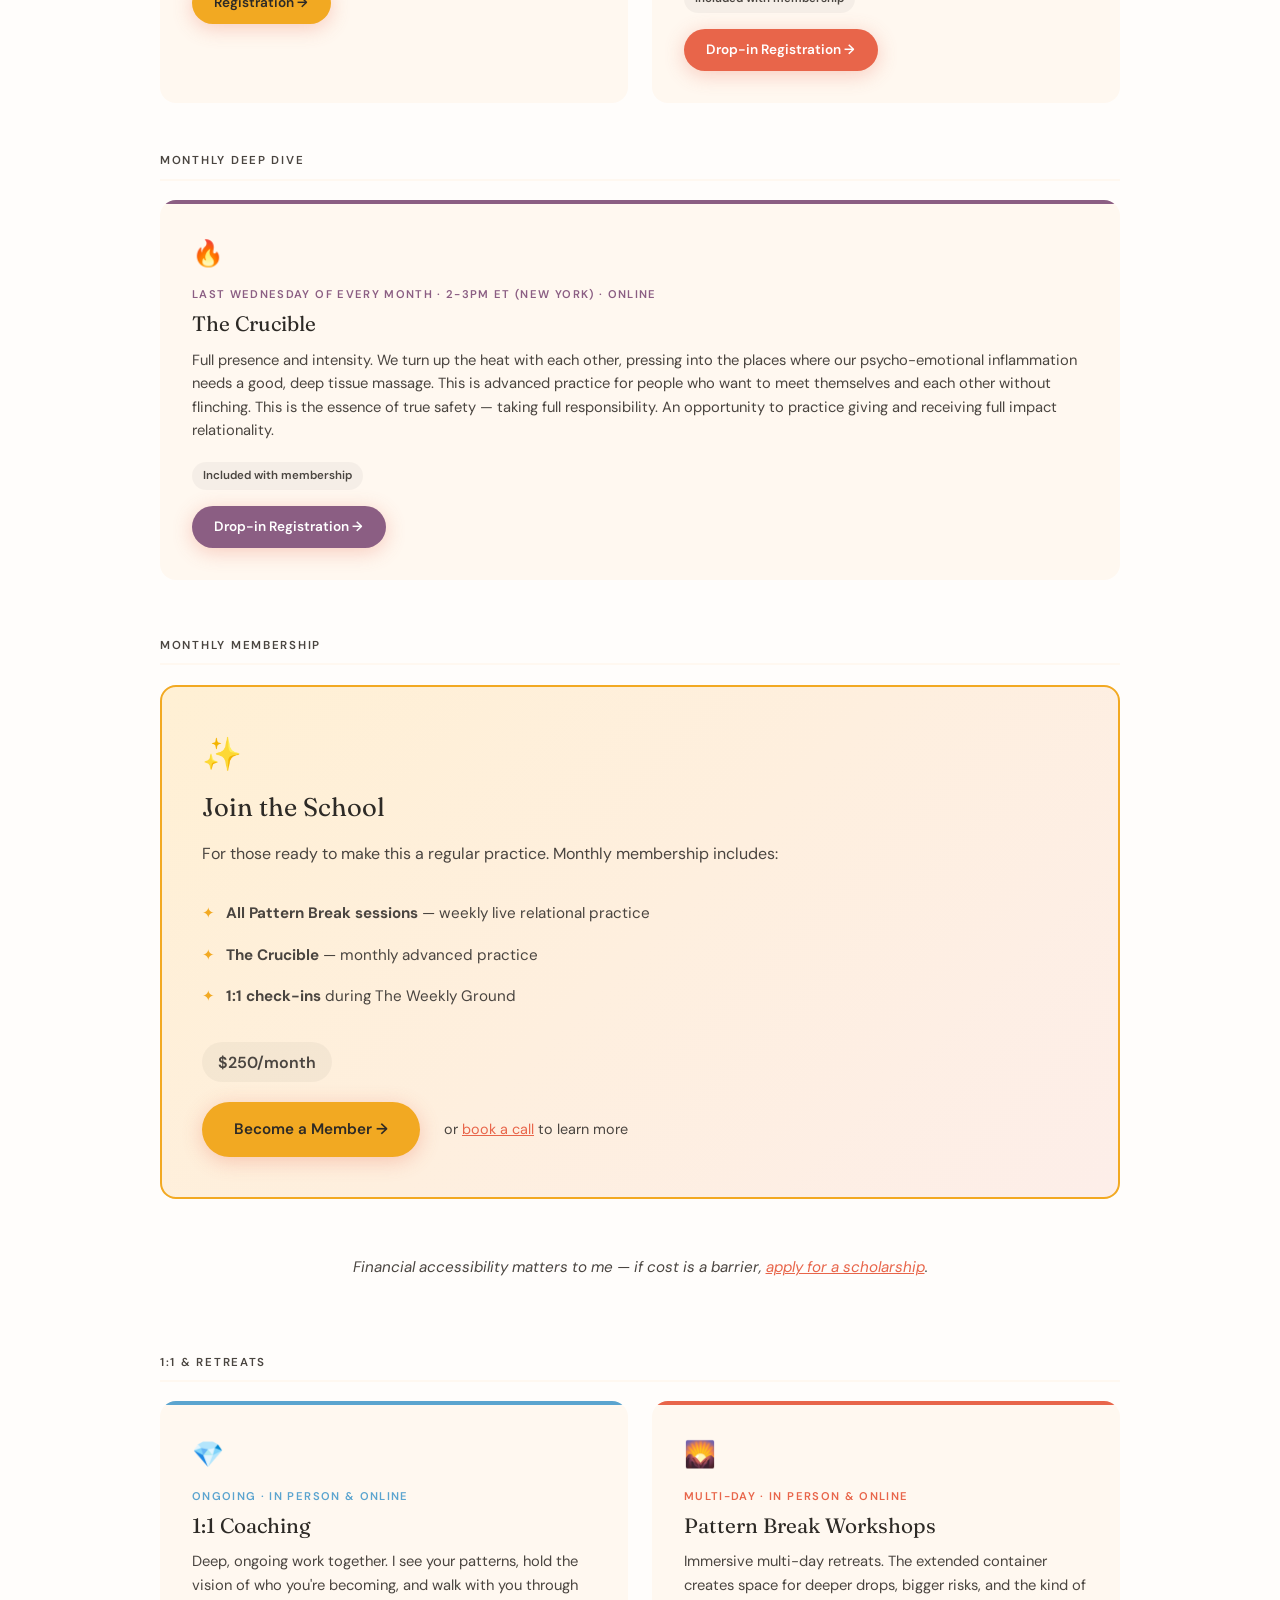
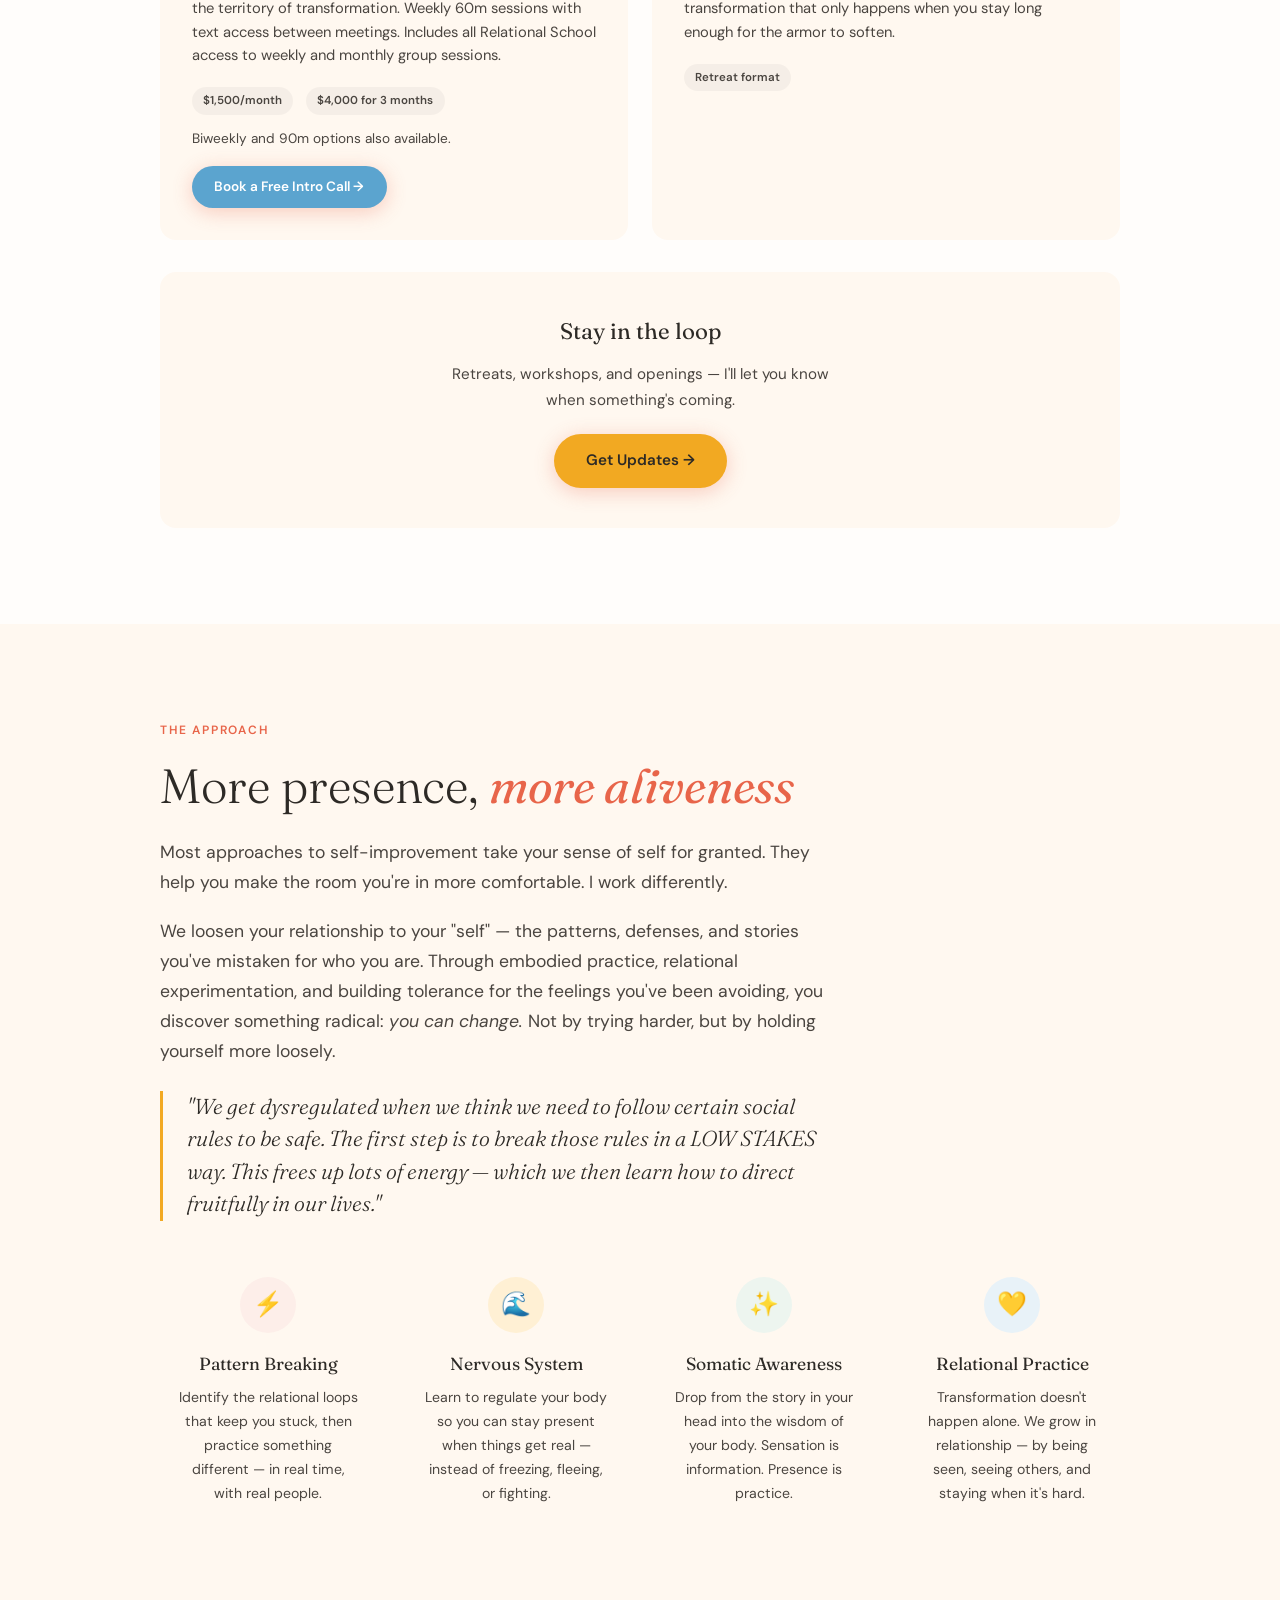
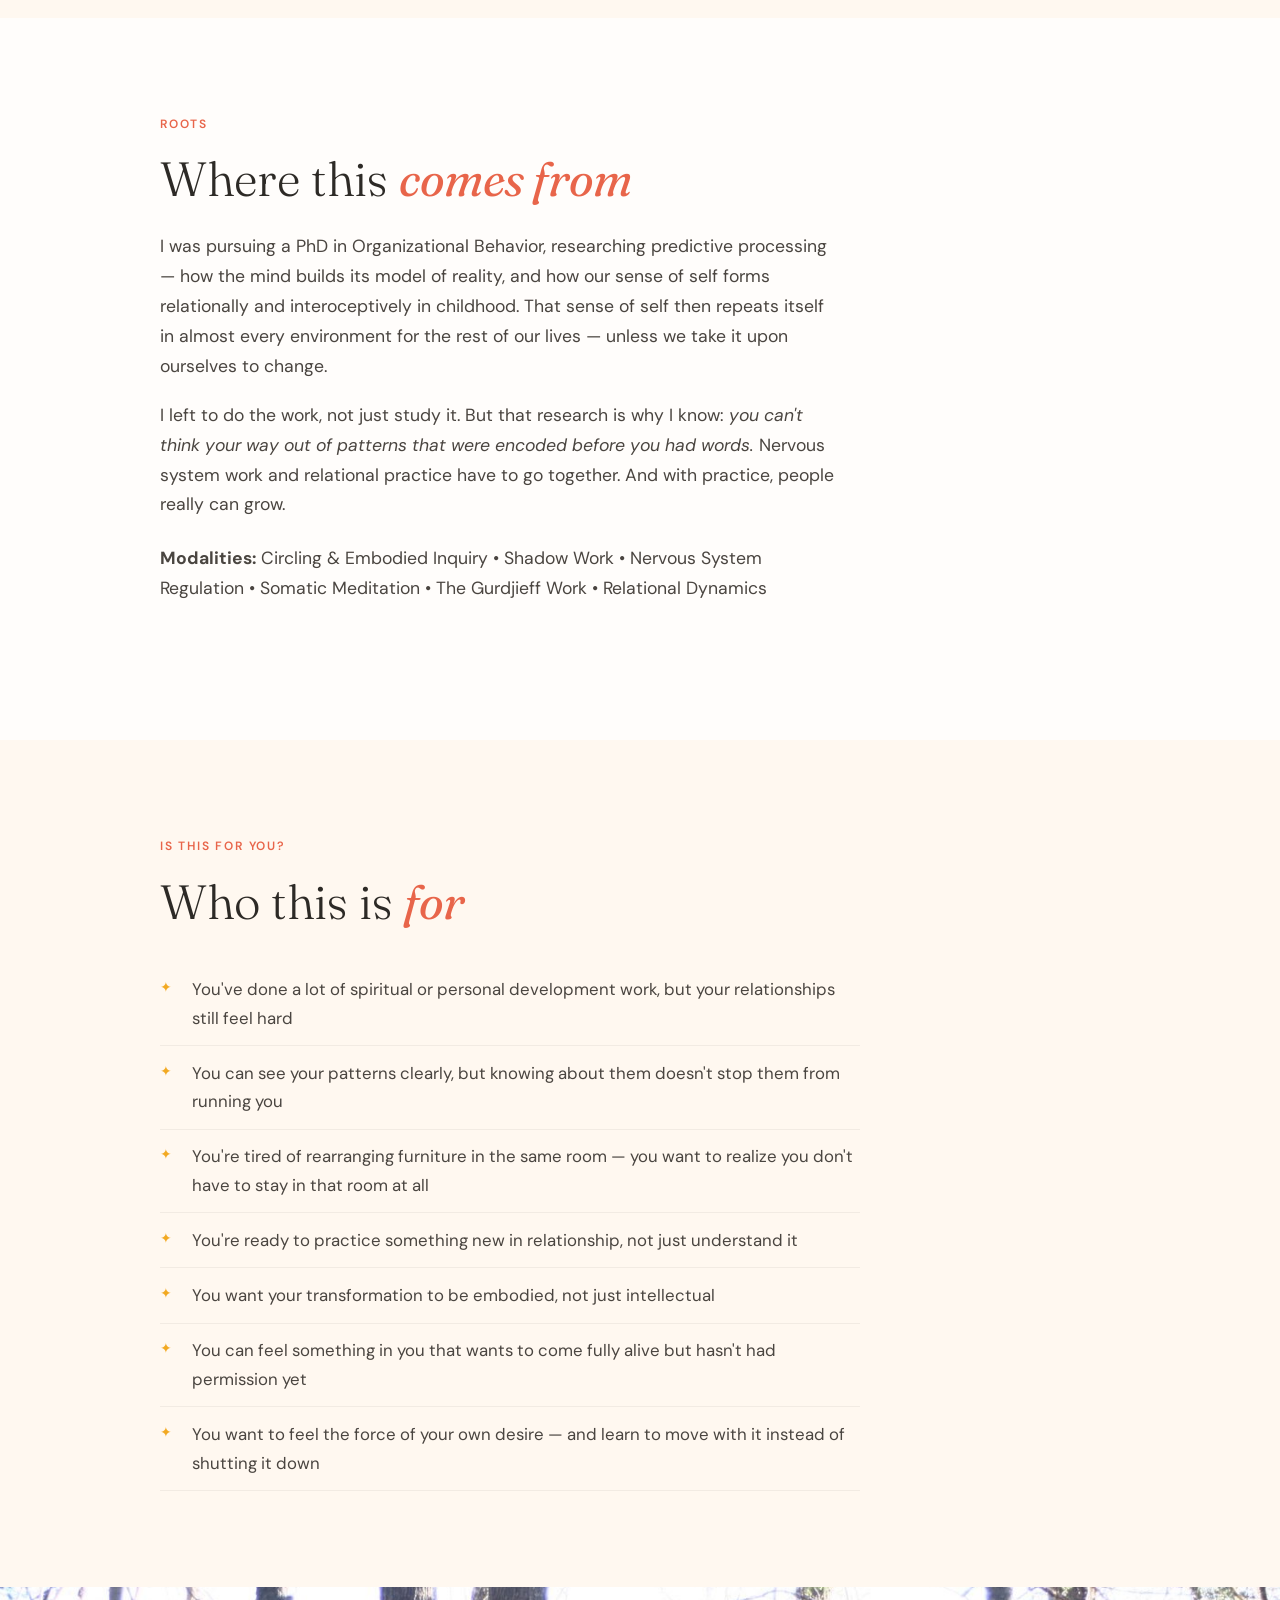
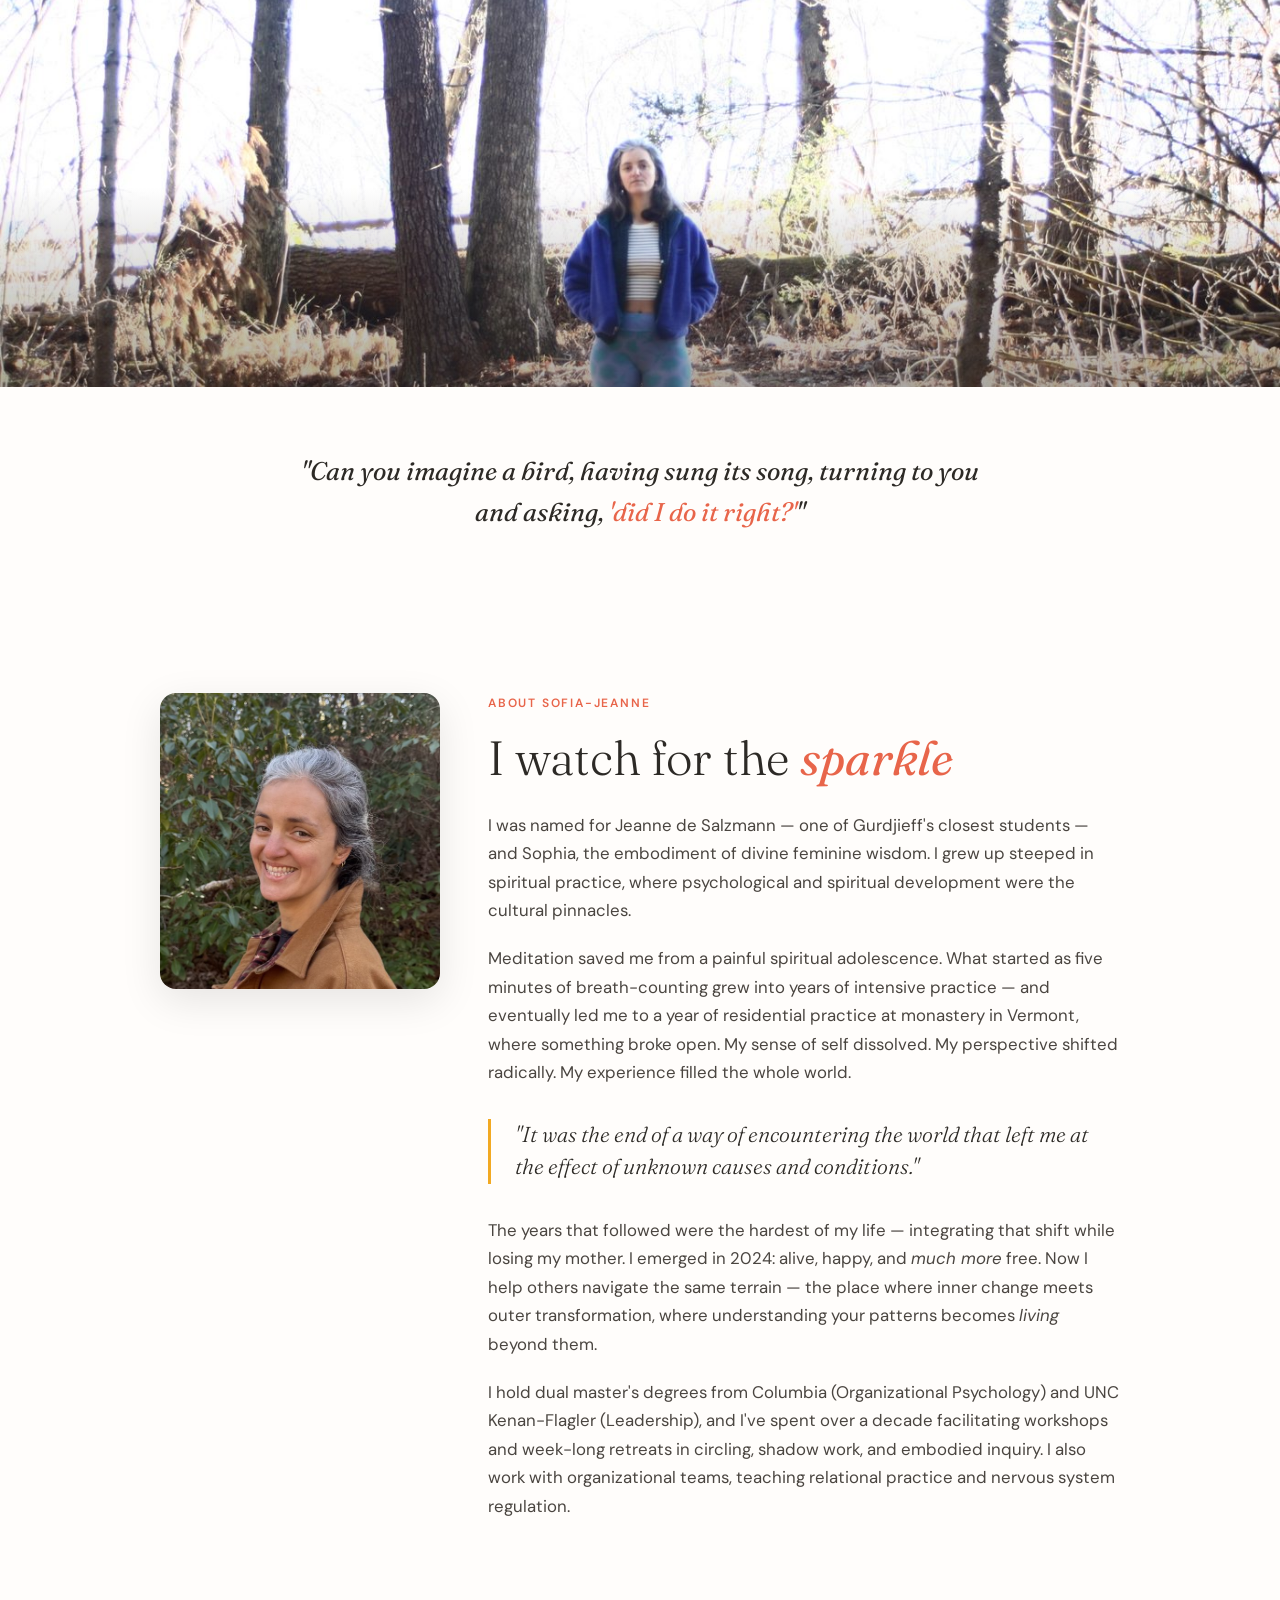
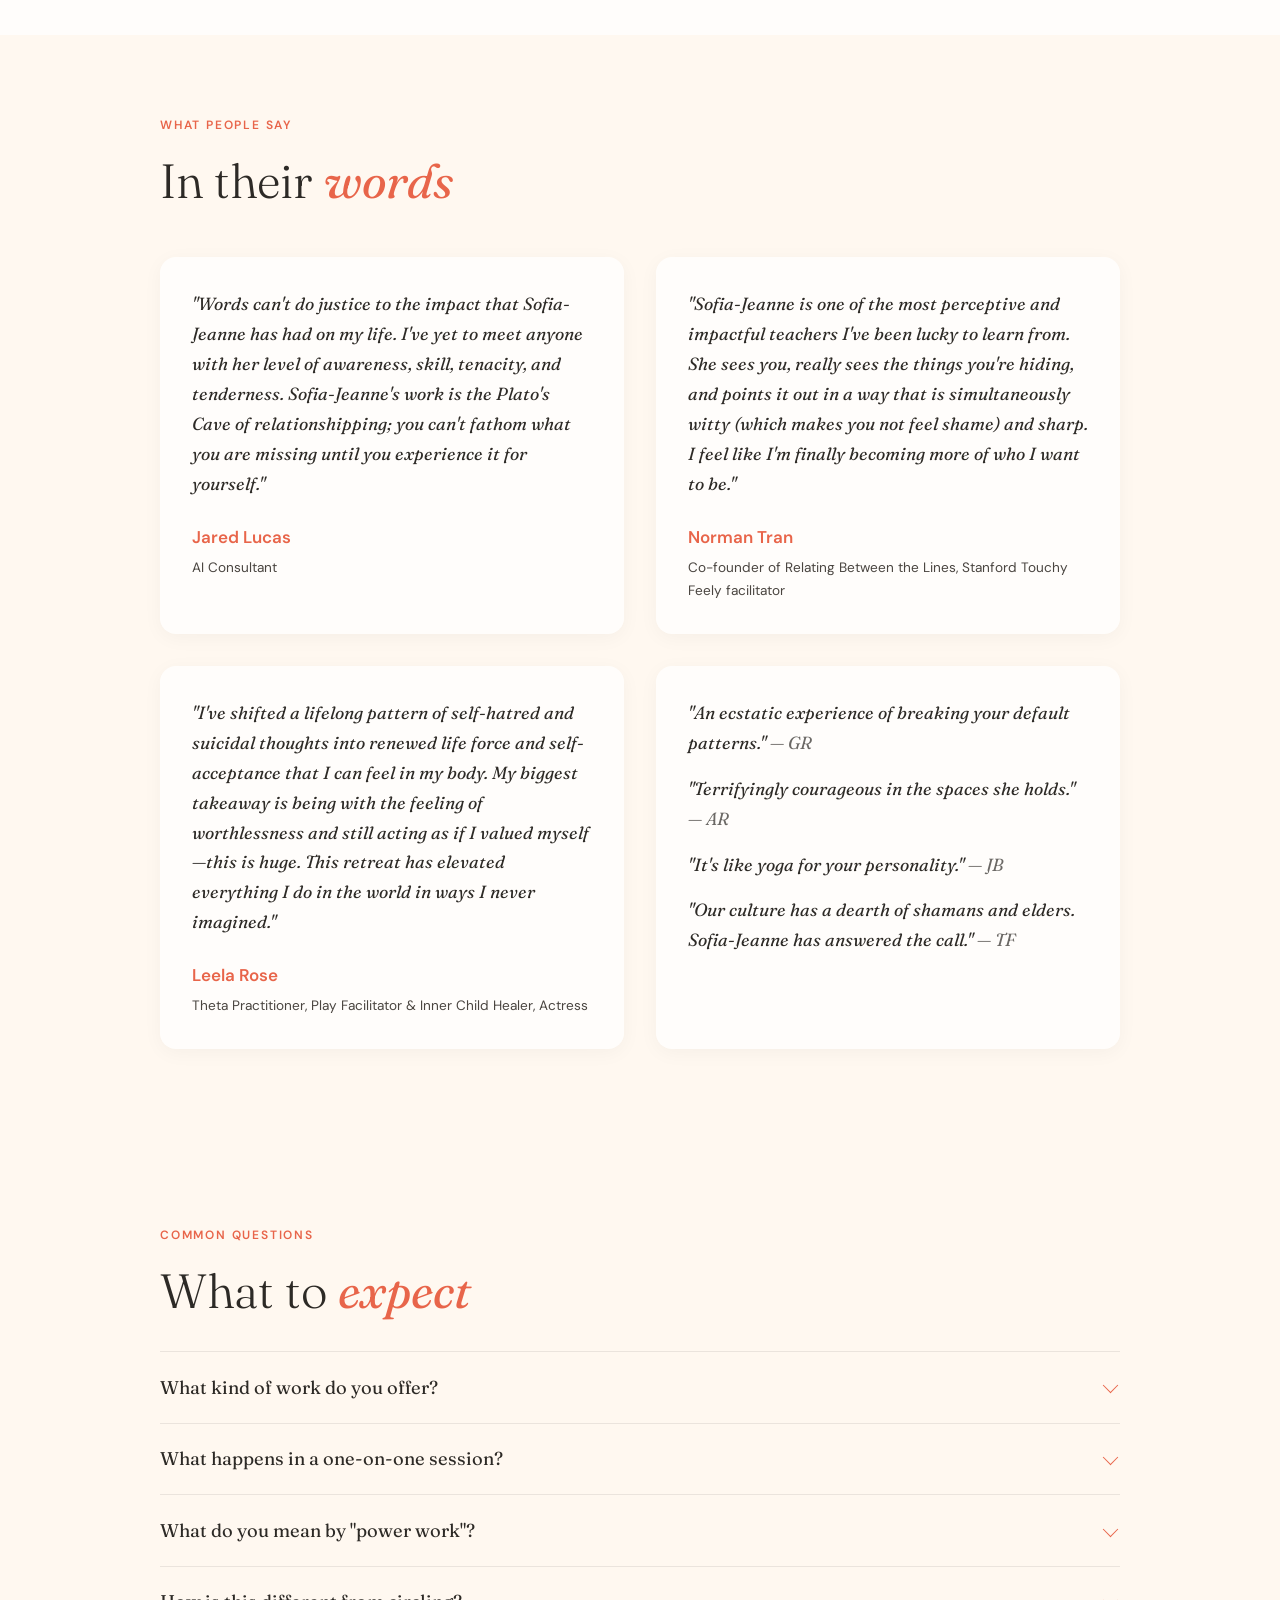
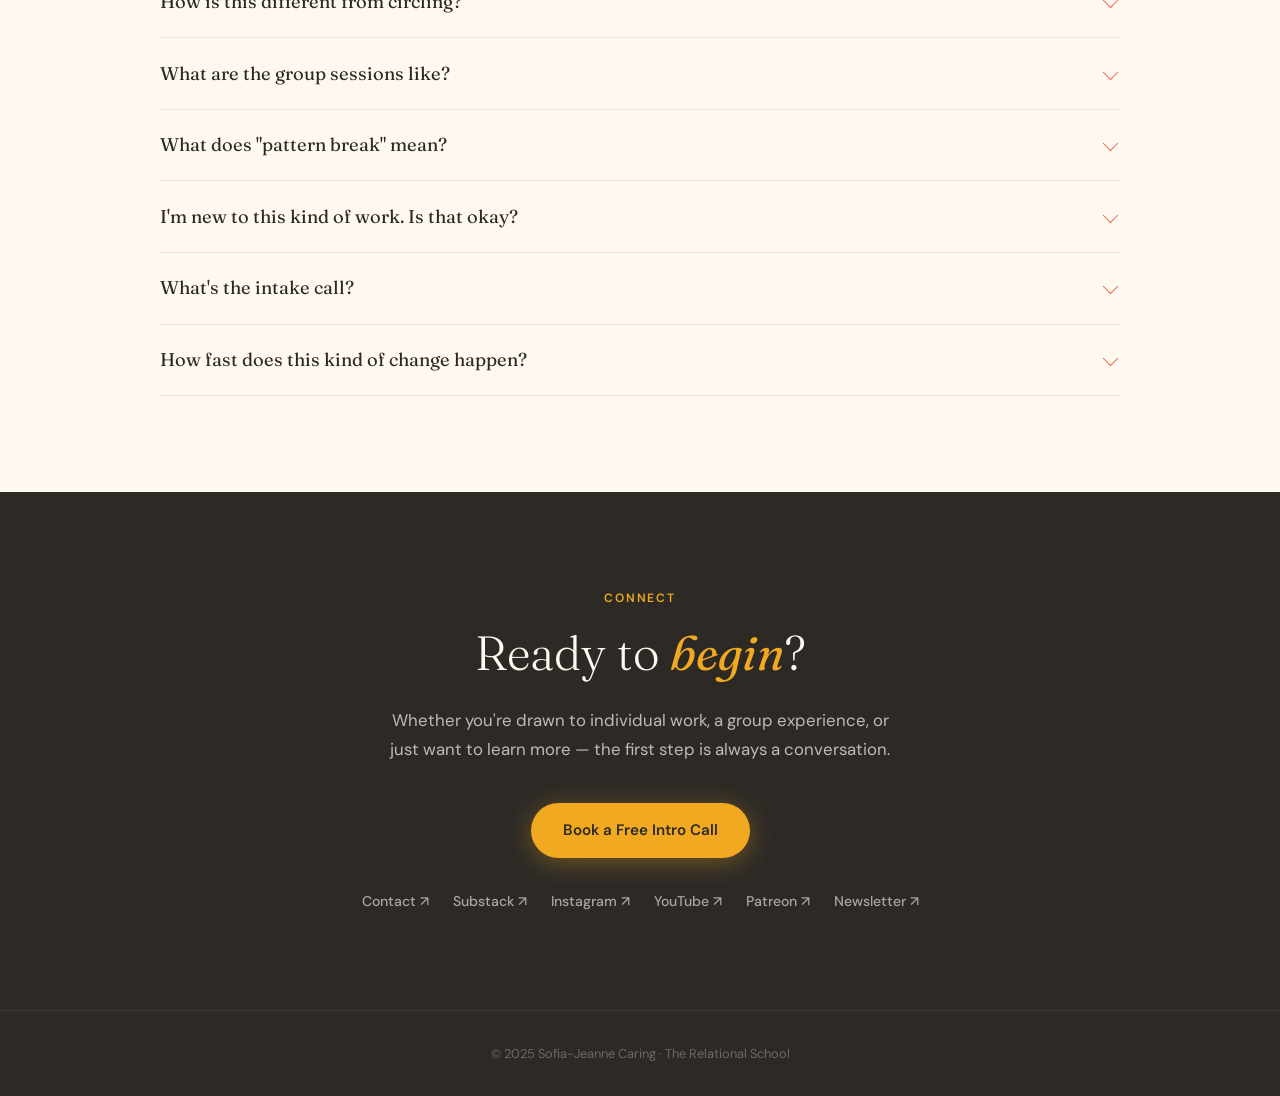
==== commit 356a8847: "fix: link retreat tile to Pattern Break" ====
--- a/index.html
+++ b/index.html
@@ -824,43 +824,6 @@
             background: var(--coral);
             color: white;
         }
-
-        /* ===== TRIAL BADGE ===== */
-        .trial-banner {
-            background: var(--sage-light);
-            border: 1.5px dashed var(--sage);
-            border-radius: 12px;
-            padding: 1rem 1.25rem;
-            margin-top: 1.25rem;
-            margin-bottom: 0.5rem;
-            display: flex;
-            align-items: center;
-            gap: 0.75rem;
-            flex-wrap: wrap;
-        }
-
-        .trial-banner-label {
-            font-size: 0.7rem;
-            font-weight: 700;
-            letter-spacing: 0.12em;
-            text-transform: uppercase;
-            color: var(--sage);
-            background: var(--warm-white);
-            padding: 0.25rem 0.7rem;
-            border-radius: 50px;
-        }
-
-        .trial-banner-text {
-            font-size: 0.92rem;
-            color: var(--deep);
-            font-weight: 500;
-        }
-
-        .trial-banner-text em {
-            font-style: normal;
-            font-weight: 700;
-            color: var(--sage);
-        }
     </style>
 </head>
 <body class="has-announcement">
@@ -913,23 +876,12 @@
                     <div class="offering-icon">📝</div>
                     <div class="offering-type type-sun">Mondays · 2-3:30pm ET (New York) · Online</div>
                     <div class="offering-name">The Weekly Ground</div>
-                    <p class="offering-desc">Accountability for your holy work, your drudge work, and your inner work — with journaling prompts and co-working energy. Many things get done simply by setting the time aside, and having a little social accountability. Free and open to everyone; <em>members get 1:1 check-in time</em>.</p>
+                    <p class="offering-desc">Accountability for your holy work, your drudge work, and your inner work — with journaling prompts, co-working energy, and 1:1 time for monthly members. Many things get done simply by setting the time aside, and having a little social accountability. Anyone can join for journaling and co-working in the main room for free.</p>
                     <div class="offering-meta">
-                        <span class="meta-tag">Drop-in welcome</span>
+                        <span class="meta-tag">Free access</span>
                         <span class="meta-tag">1:1 check-ins for members</span>
                     </div>
                     <a href="https://us06web.zoom.us/meeting/register/_8qBbXulTPGqBJ5hUR4p6A" target="_blank" class="btn btn-primary" style="margin-top: 1rem; font-size: 0.85rem; padding: 0.6rem 1.4rem; background: var(--sun); color: var(--deep);">Registration →</a>
-                </div>
-
-                <div class="offering-card card-sage">
-                    <div class="offering-icon">🌿</div>
-                    <div class="offering-type type-sage">Wednesdays · 2-3pm ET (New York) · Online</div>
-                    <div class="offering-name">Secret Sessions</div>
-                    <p class="offering-desc">Solo somatic practice, in the company of others. Movement, nervous system work, somatic meditation, voice — the form follows what's most alive that week. You're with the group and tending to your own body and being. A different doorway than relational practice — less talking, more body. <em>(The last Wednesday of each month is The Crucible — see below.)</em></p>
-                    <div class="offering-meta">
-                        <span class="meta-tag">Included with membership</span>
-                    </div>
-                    <a href="https://calendly.com/sofiajeannec/mapping" target="_blank" class="btn btn-primary" style="margin-top: 1rem; font-size: 0.85rem; padding: 0.6rem 1.4rem; background: var(--sage);">Drop-in Registration →</a>
                 </div>
 
                 <div class="offering-card card-coral">
@@ -971,11 +923,7 @@
                     <ul style="list-style: none; margin-bottom: 1.5rem;">
                         <li style="padding: 0.5rem 0 0.5rem 1.5rem; position: relative; font-size: 0.95rem; color: var(--deep-soft);">
                             <span style="position: absolute; left: 0; color: var(--sun);">✦</span>
-                            <strong>All Pattern Break sessions</strong> — weekly live relational practice (Fridays)
-                        </li>
-                        <li style="padding: 0.5rem 0 0.5rem 1.5rem; position: relative; font-size: 0.95rem; color: var(--deep-soft);">
-                            <span style="position: absolute; left: 0; color: var(--sun);">✦</span>
-                            <strong>Secret Sessions</strong> — weekly mystery practice (Wednesdays)
+                            <strong>All Pattern Break sessions</strong> — weekly live relational practice
                         </li>
                         <li style="padding: 0.5rem 0 0.5rem 1.5rem; position: relative; font-size: 0.95rem; color: var(--deep-soft);">
                             <span style="position: absolute; left: 0; color: var(--sun);">✦</span>
@@ -983,17 +931,11 @@
                         </li>
                         <li style="padding: 0.5rem 0 0.5rem 1.5rem; position: relative; font-size: 0.95rem; color: var(--deep-soft);">
                             <span style="position: absolute; left: 0; color: var(--sun);">✦</span>
-                            <strong>1:1 check-ins</strong> during The Weekly Ground (Mondays)
+                            <strong>1:1 check-ins</strong> during The Weekly Ground
                         </li>
                     </ul>
-
-                    <div class="trial-banner">
-                        <span class="trial-banner-label">New here?</span>
-                        <span class="trial-banner-text">Try a <em>free week</em> — or your <em>first month for $50</em>.</span>
-                    </div>
-
-                    <div class="offering-meta" style="margin-bottom: 1.25rem; margin-top: 1.25rem;">
-                        <span class="meta-tag" style="font-size: 1rem; padding: 0.4rem 1rem;">$250/month after trial</span>
+                    <div class="offering-meta" style="margin-bottom: 1.25rem;">
+                        <span class="meta-tag" style="font-size: 1rem; padding: 0.4rem 1rem;">$250/month</span>
                     </div>
                     <div style="display: flex; align-items: center; gap: 1.5rem; flex-wrap: wrap;">
                         <a href="/membership/" class="btn btn-primary" style="background: var(--sun); color: var(--deep);">Become a Member →</a>
@@ -1025,7 +967,7 @@
                     <a href="https://calendly.com/sofiajeannec/mapping" target="_blank" class="btn btn-primary" style="margin-top: 1rem; font-size: 0.85rem; padding: 0.6rem 1.4rem; background: var(--sky);">Book a Free Intro Call →</a>
                 </div>
 
-                <div class="offering-card card-coral">
+                <a href="https://patternbreak.netlify.app/" target="_blank" rel="noopener" class="offering-card card-coral" style="display: block; text-decoration: none; color: inherit;">
                     <div class="offering-icon">🌄</div>
                     <div class="offering-type type-coral">Multi-Day · In Person & Online</div>
                     <div class="offering-name">Pattern Break Workshops</div>
@@ -1033,7 +975,7 @@
                     <div class="offering-meta">
                         <span class="meta-tag">Retreat format</span>
                     </div>
-                </div>
+                </a>
             </div>
 
             <!-- NEWSLETTER CTA -->
@@ -1239,9 +1181,9 @@
                     <div class="faq-answer">
                         <div class="faq-answer-inner">
                             <p>There are three weekly group sessions, each with a different flavor:</p>
-                            <p><em>The Weekly Ground</em> (Mondays) is for the work itself — coworking, accountability, journaling, getting things done together. Members get 1:1 check-in time with me.</p>
-                            <p><em>Secret Sessions</em> (Wednesdays) is solo somatic practice in the company of others. Movement, nervous system work, voice, somatic meditation — a different doorway than relational practice. Less talking, more arriving in your own body.</p>
-                            <p><em>Pattern Break</em> (Fridays) is the deep relational practice session. We find out what each person wants to work on, then organize around the juiciest ways to practice together. It's facilitated, alive, and responsive — you get to try something different in real time with other humans, which is where the magic really happens.</p>
+                            <p><em>Journaling, Accountability & 1:1 Time</em> is a reflection session — a space to get honest about what's happening, name what you're working on, and be witnessed and held accountable by the group as you integrate changes into your actual life.</p>
+                            <p><em>Movement + Expression</em> is a somatic session — we get into the body through movement and use it as a doorway into what wants to be felt, expressed, and freed up. Less thinking, more moving.</p>
+                            <p><em>Pattern Break</em> is the deep relational practice session. We find out what each person wants to work on, then organize around the juiciest ways to practice together. It's facilitated, alive, and responsive — you get to try something different in real time with other humans, which is where the magic really happens.</p>
                         </div>
                     </div>
                 </div>
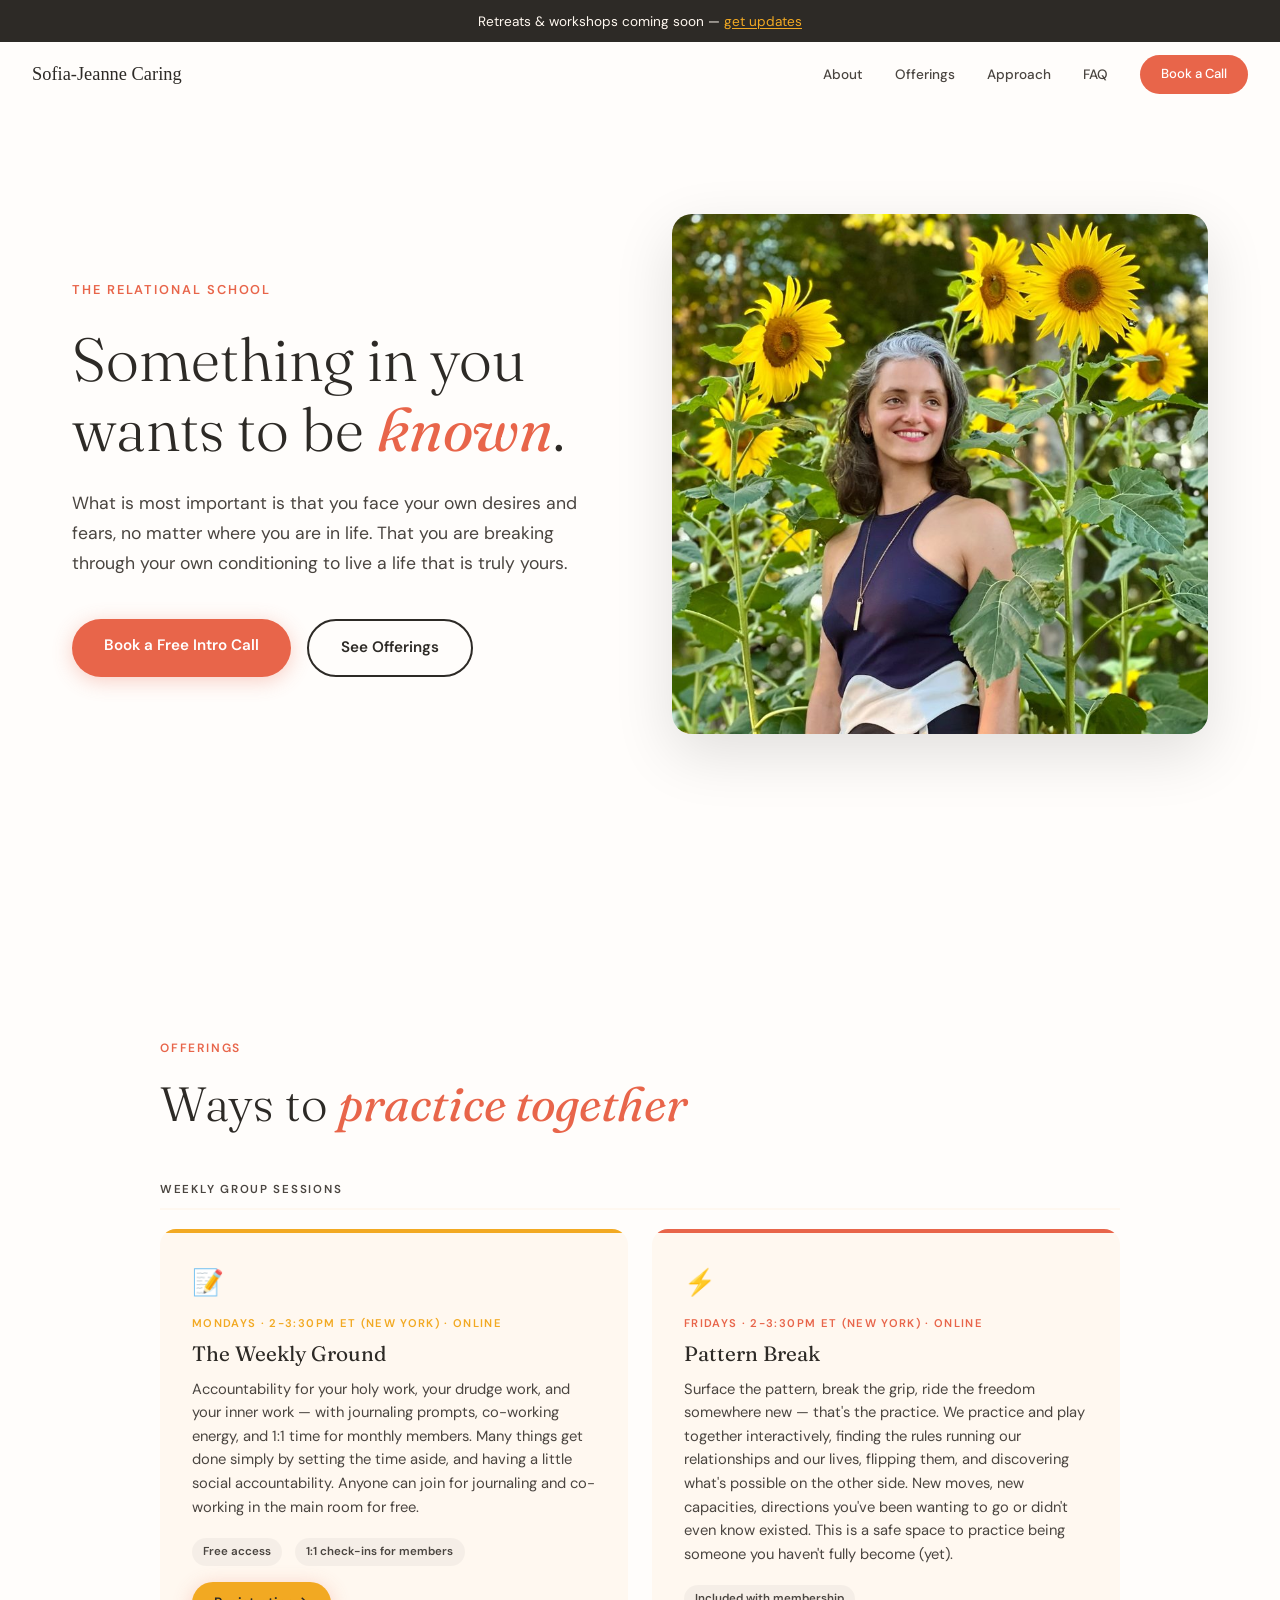
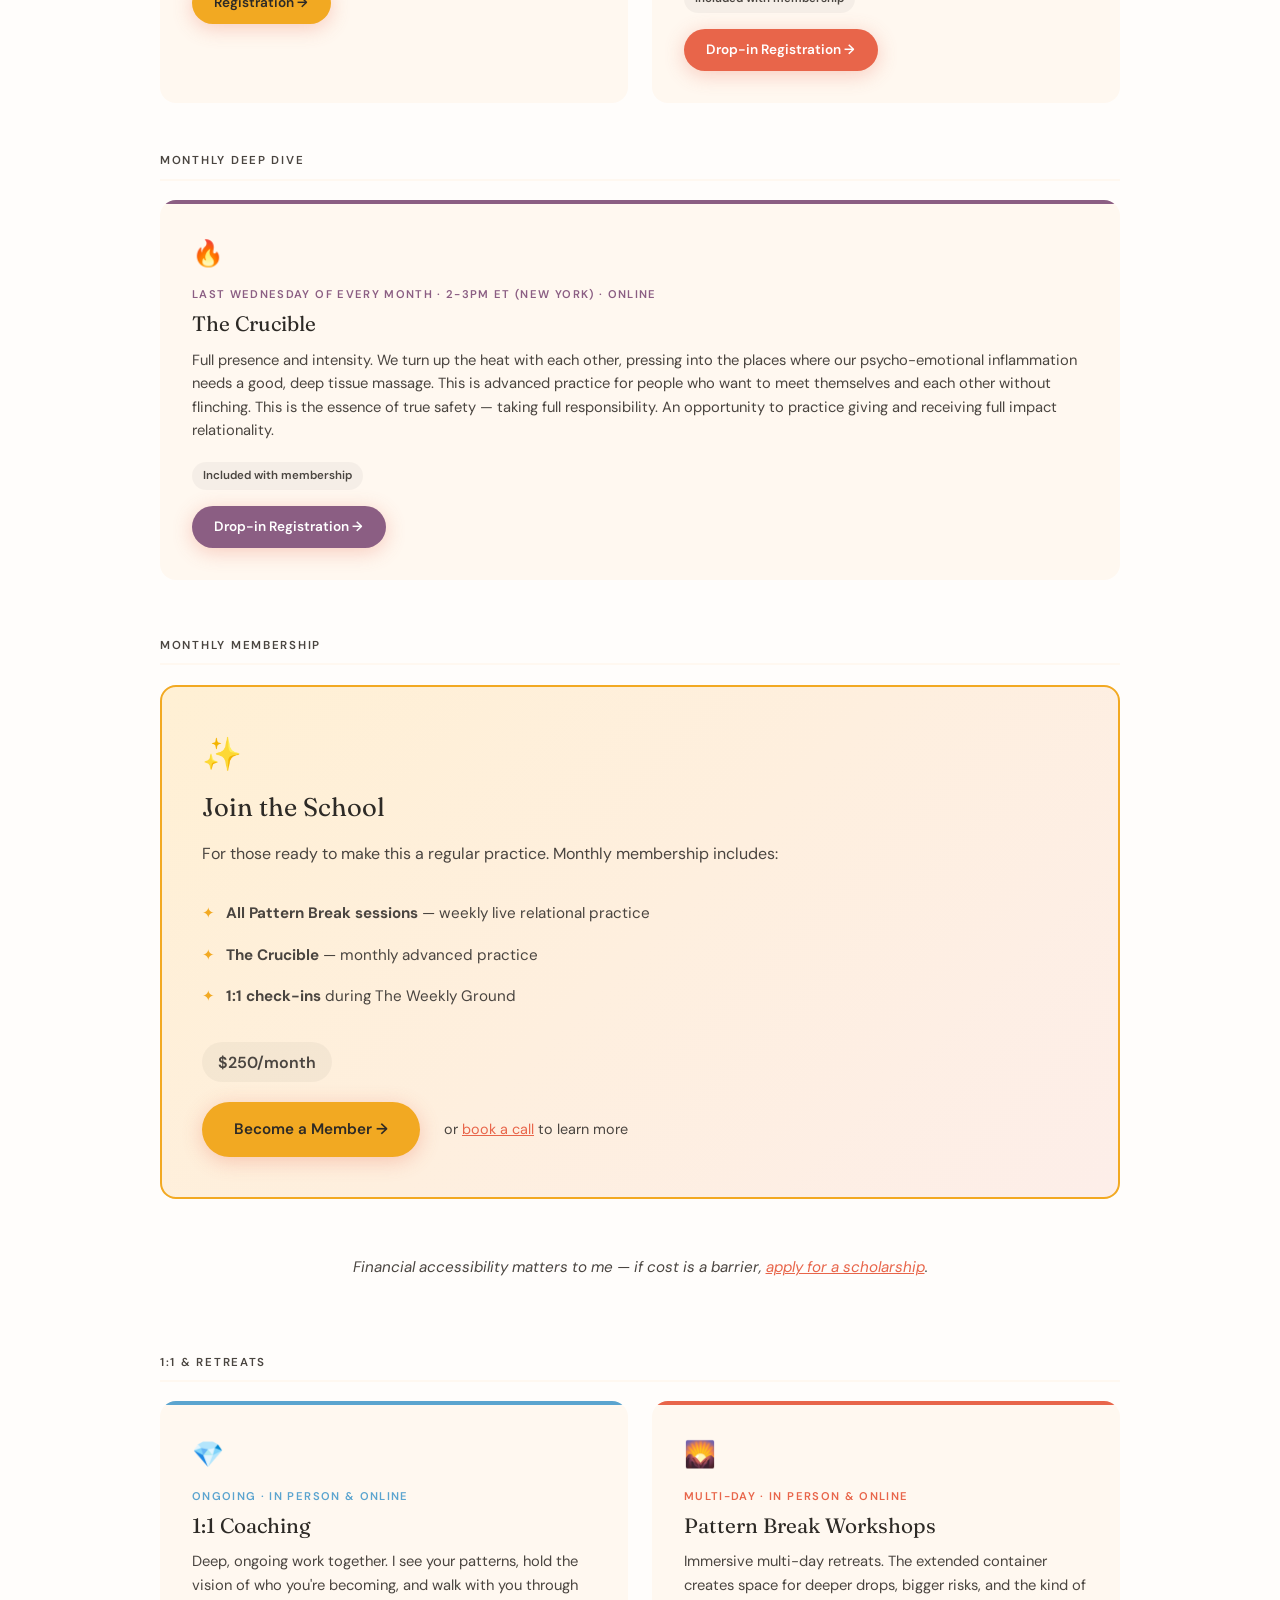
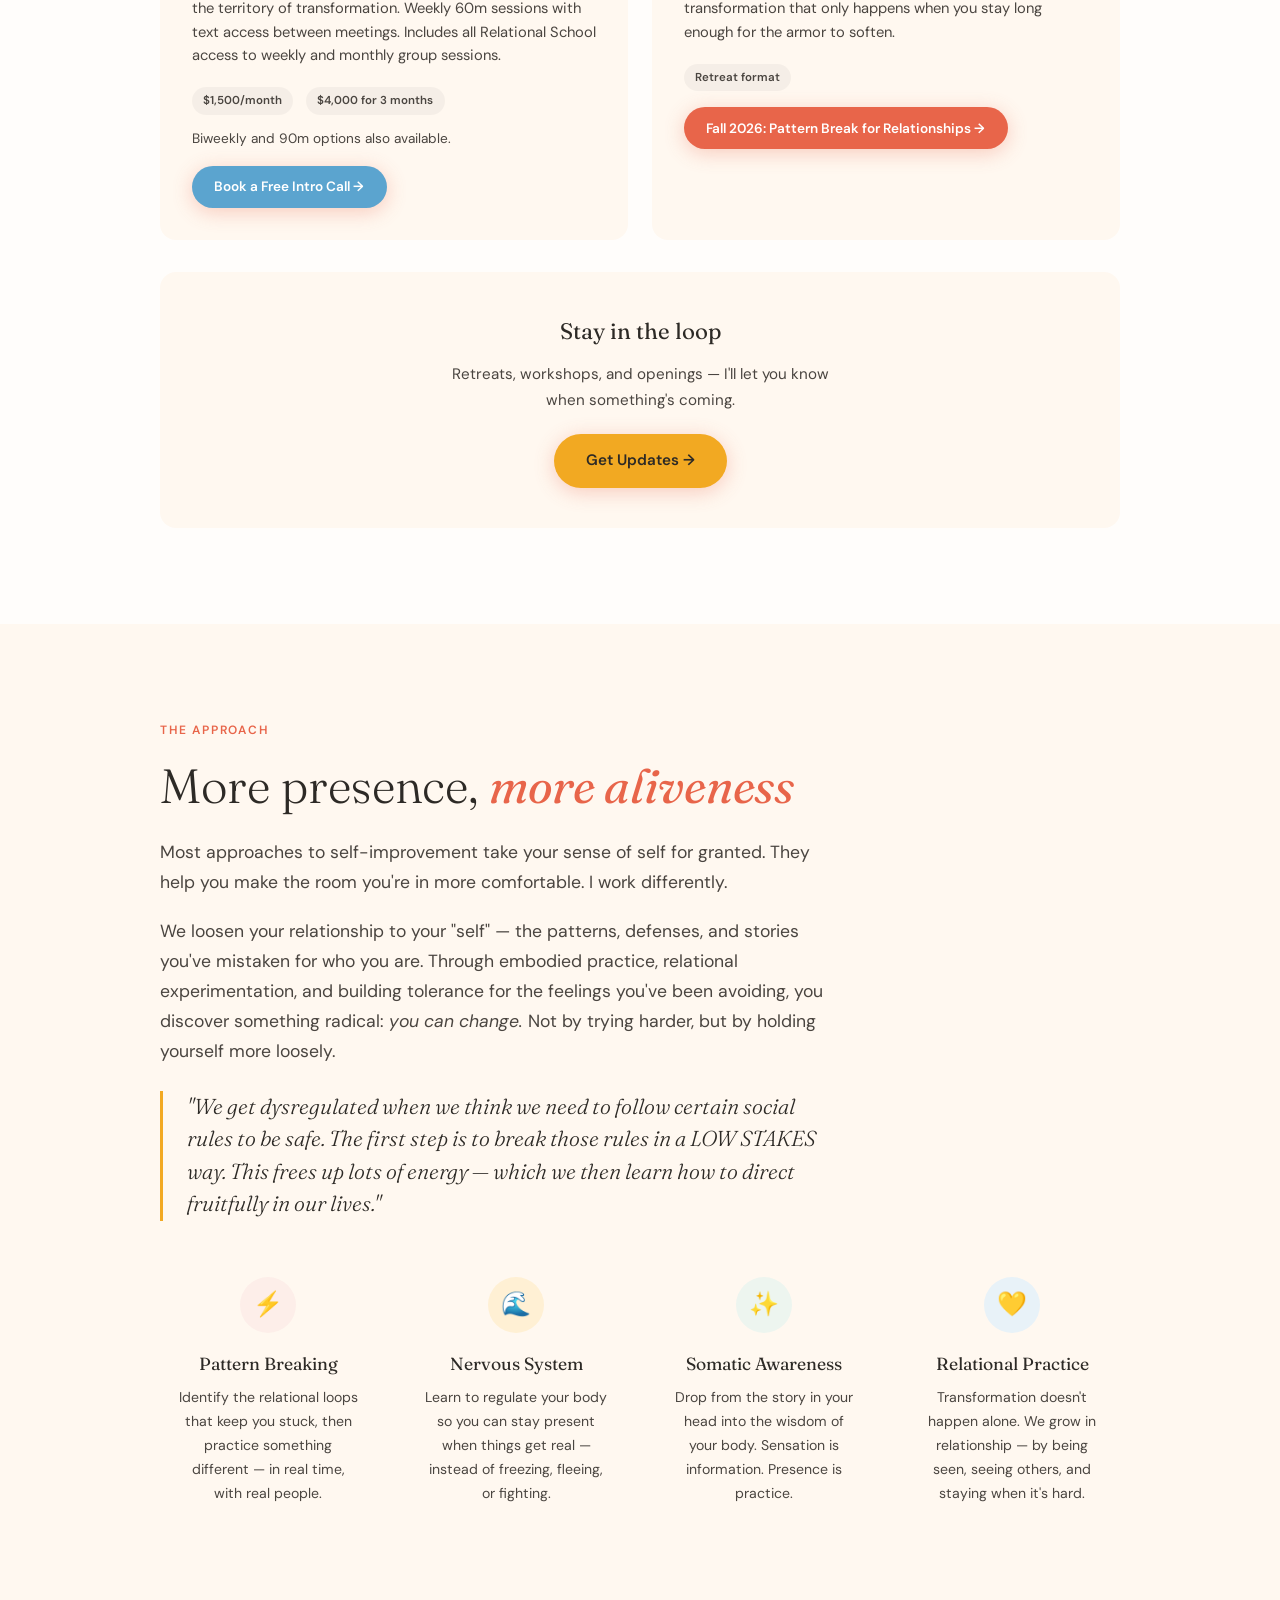
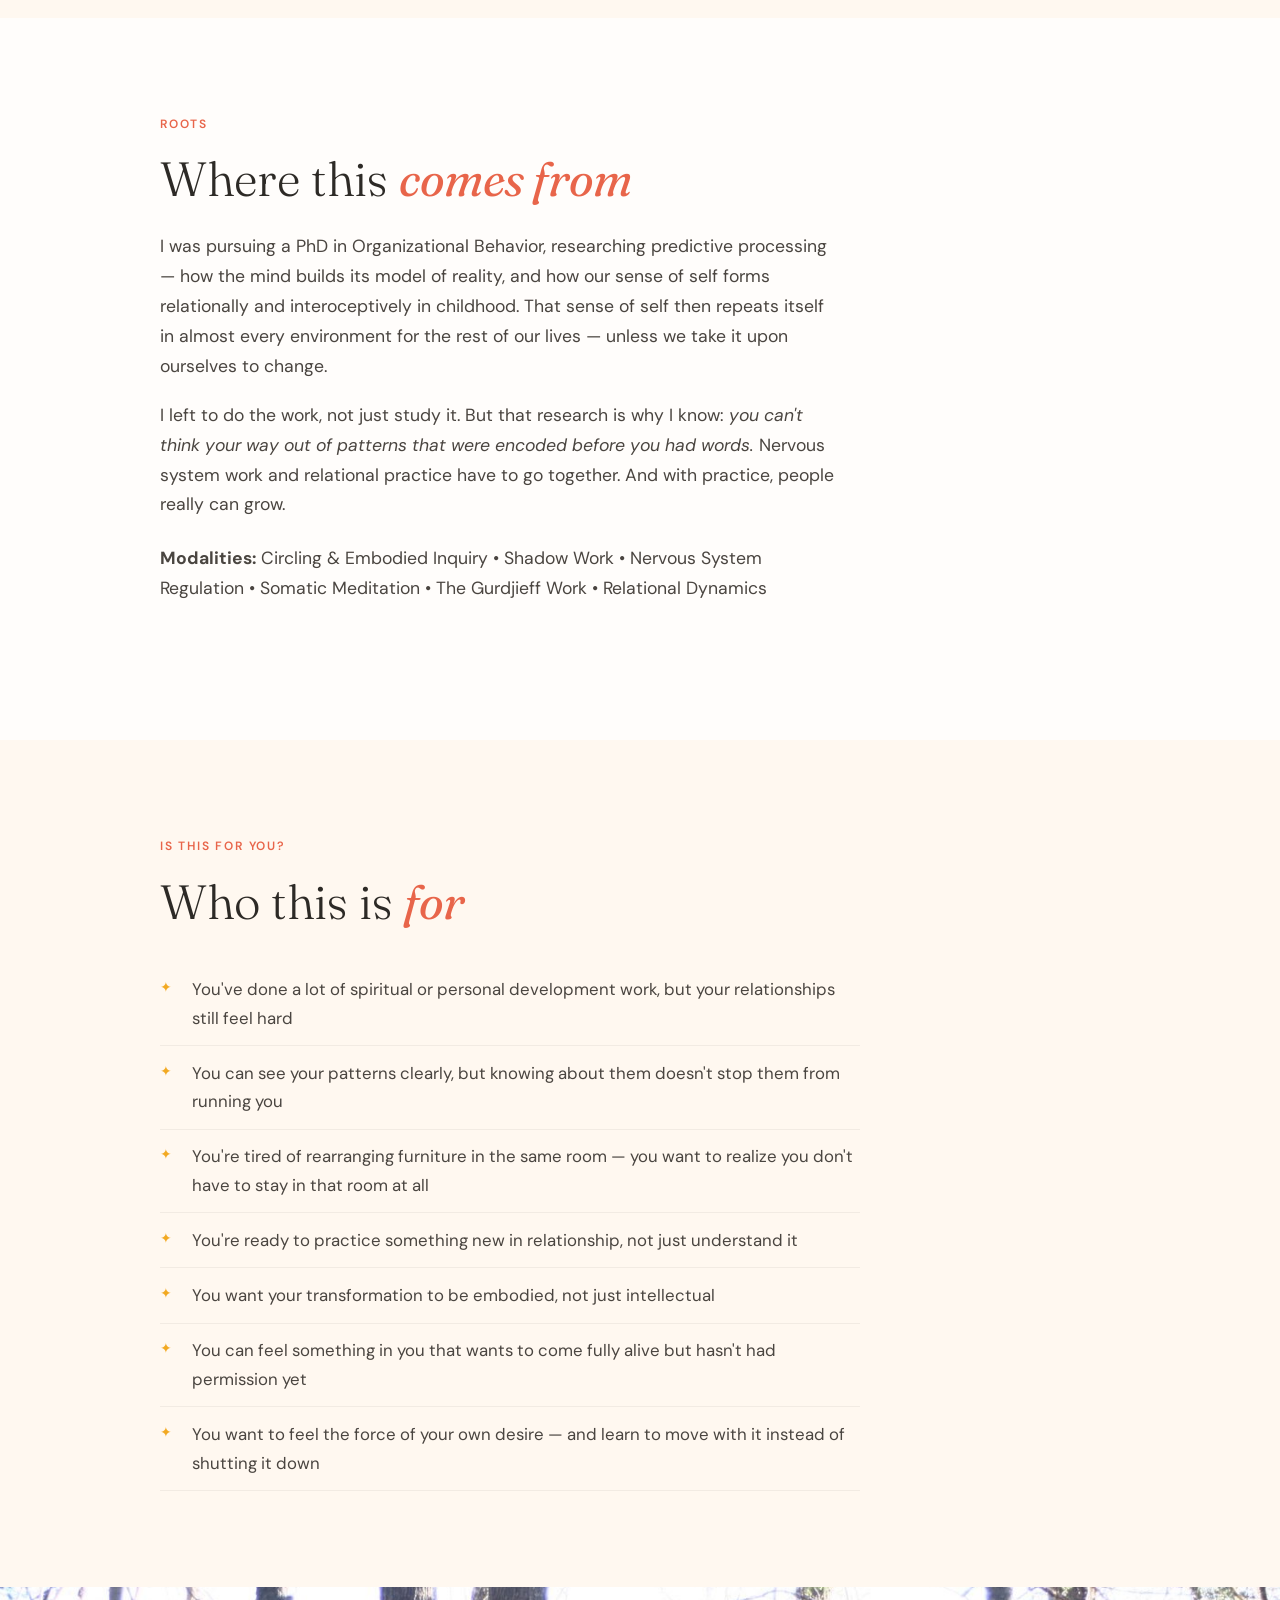
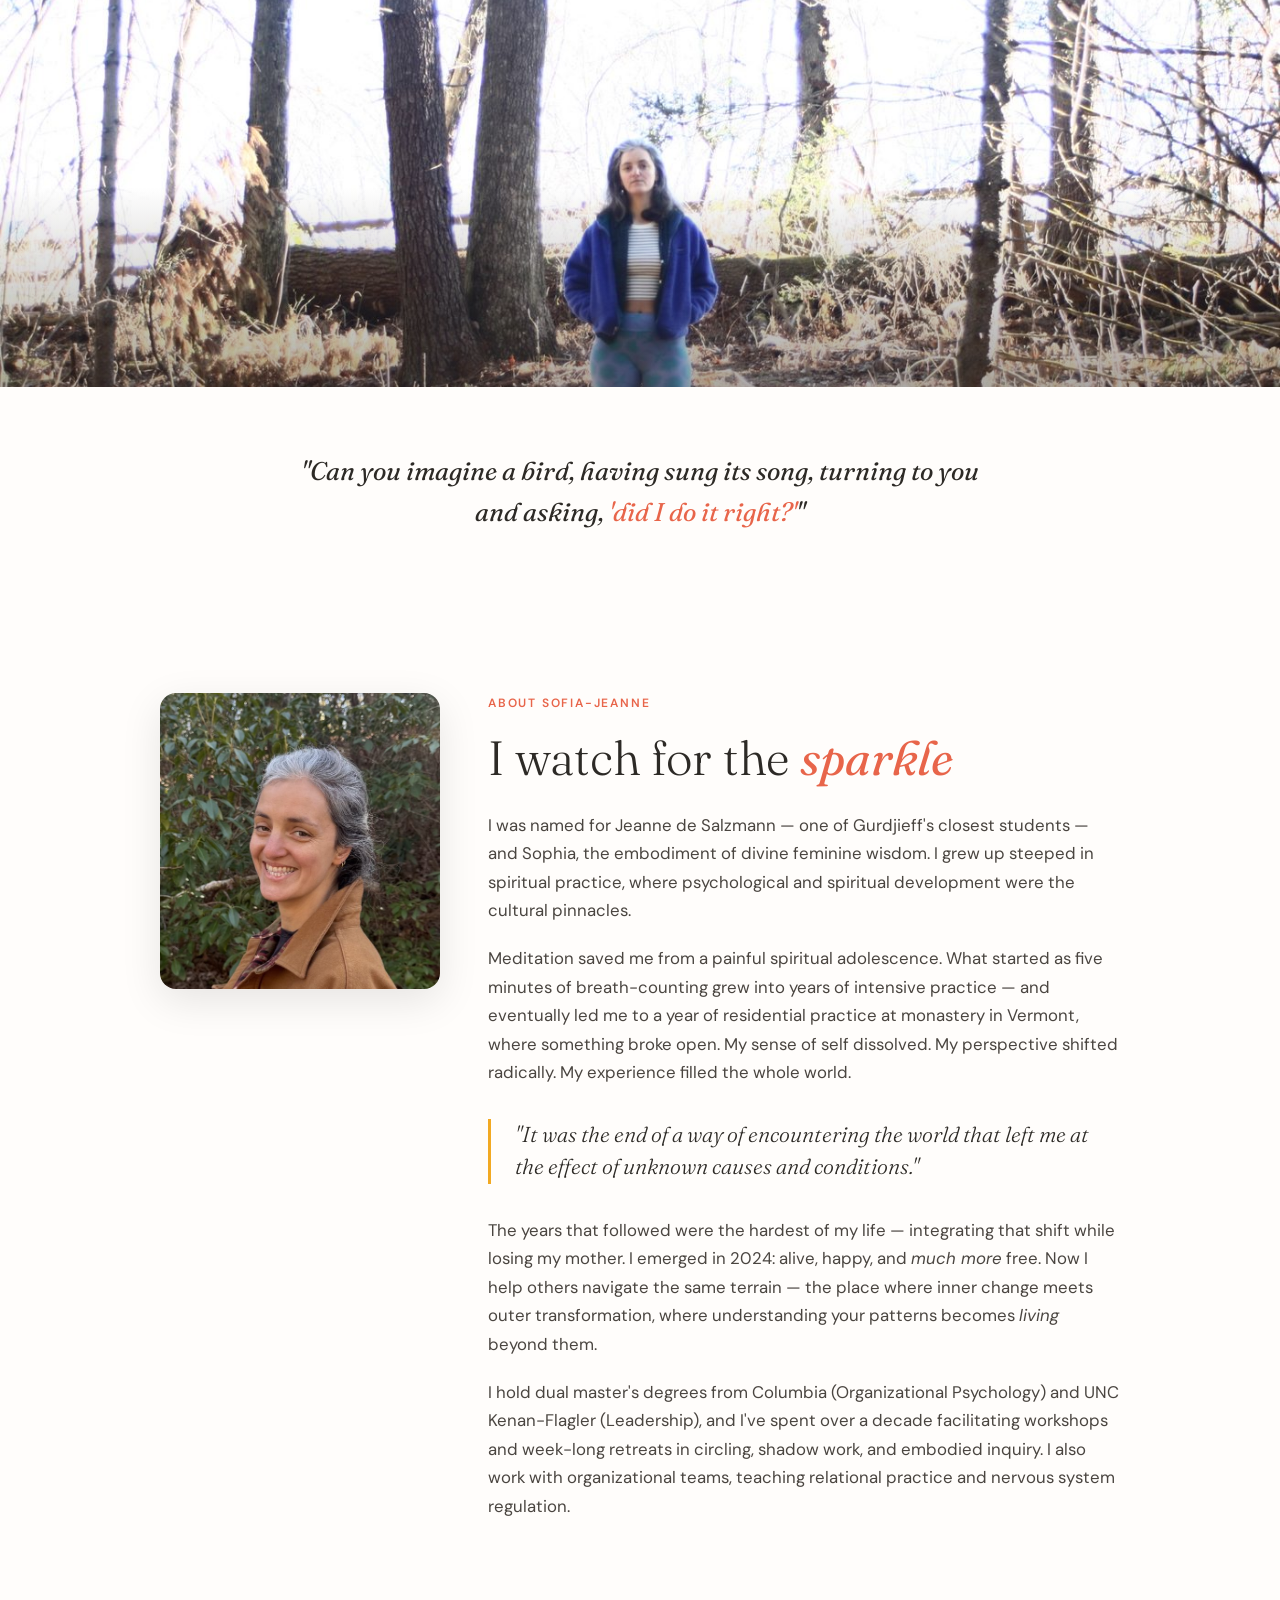
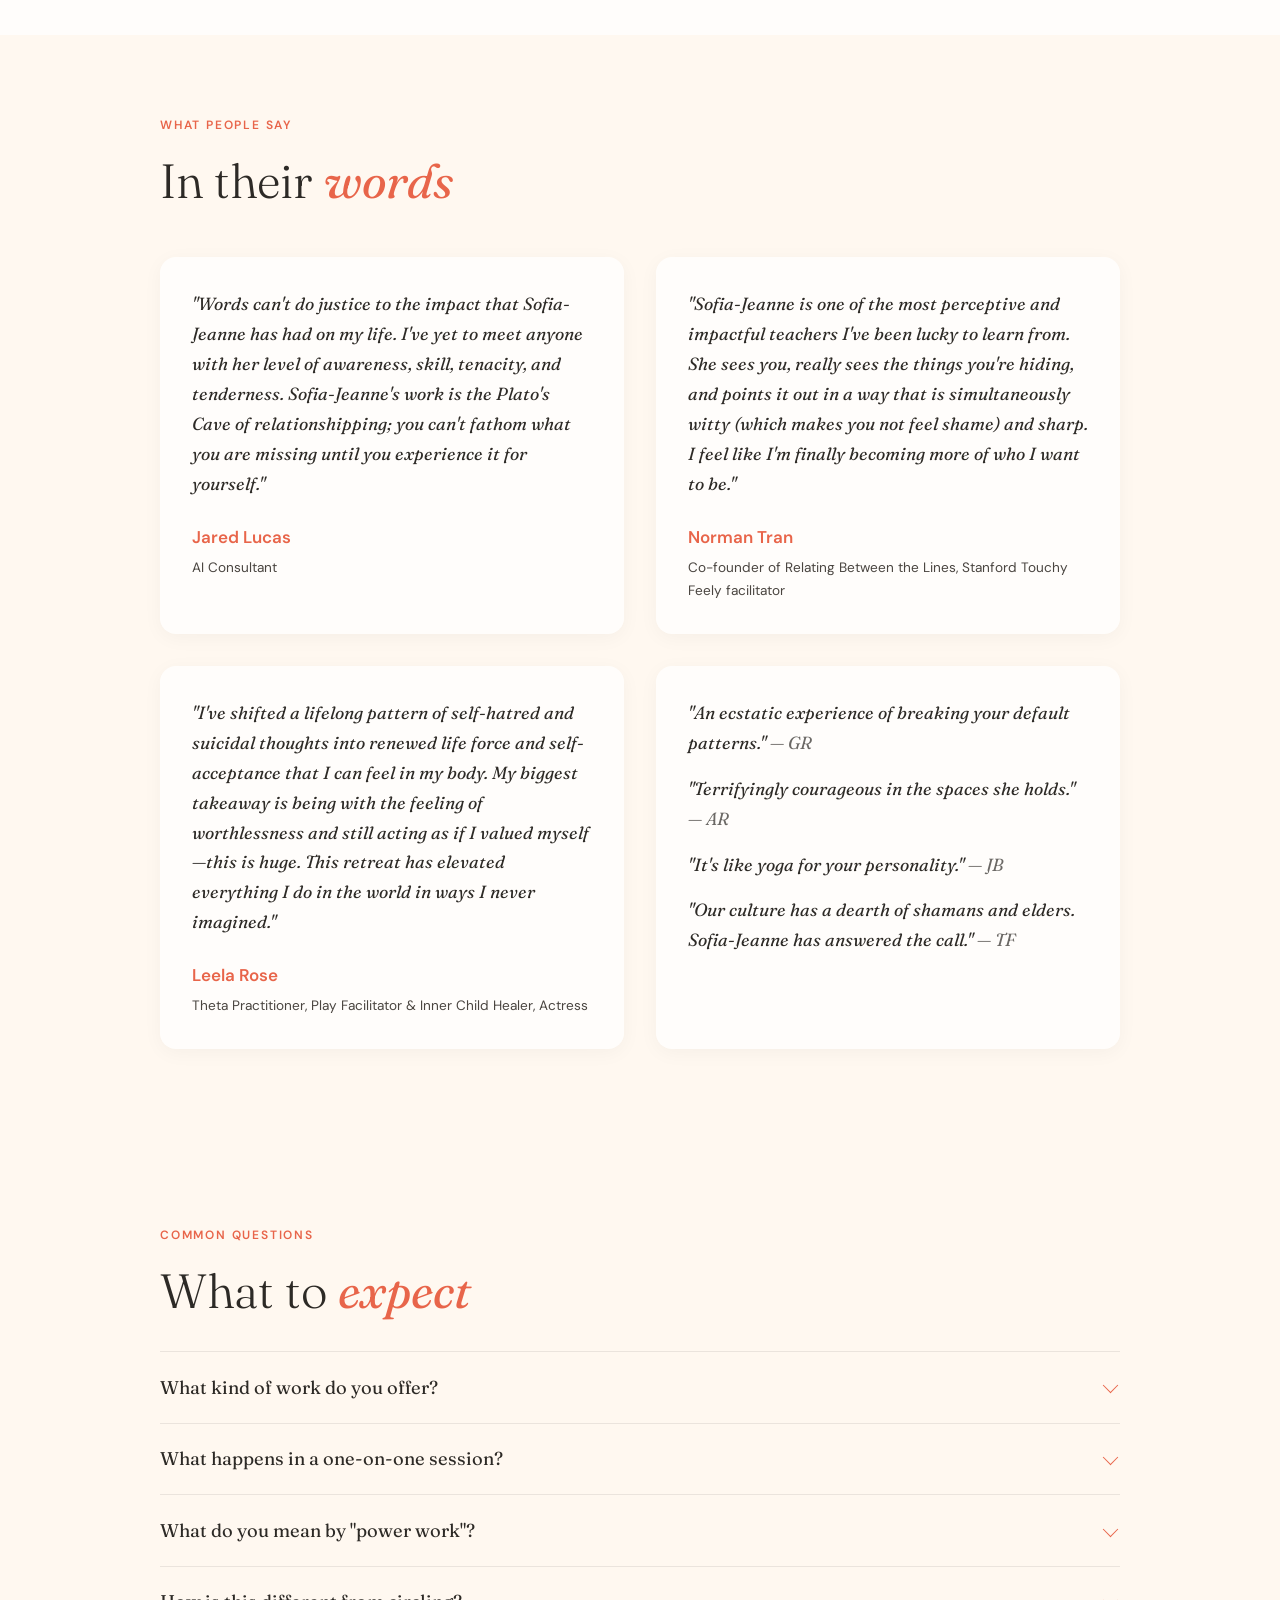
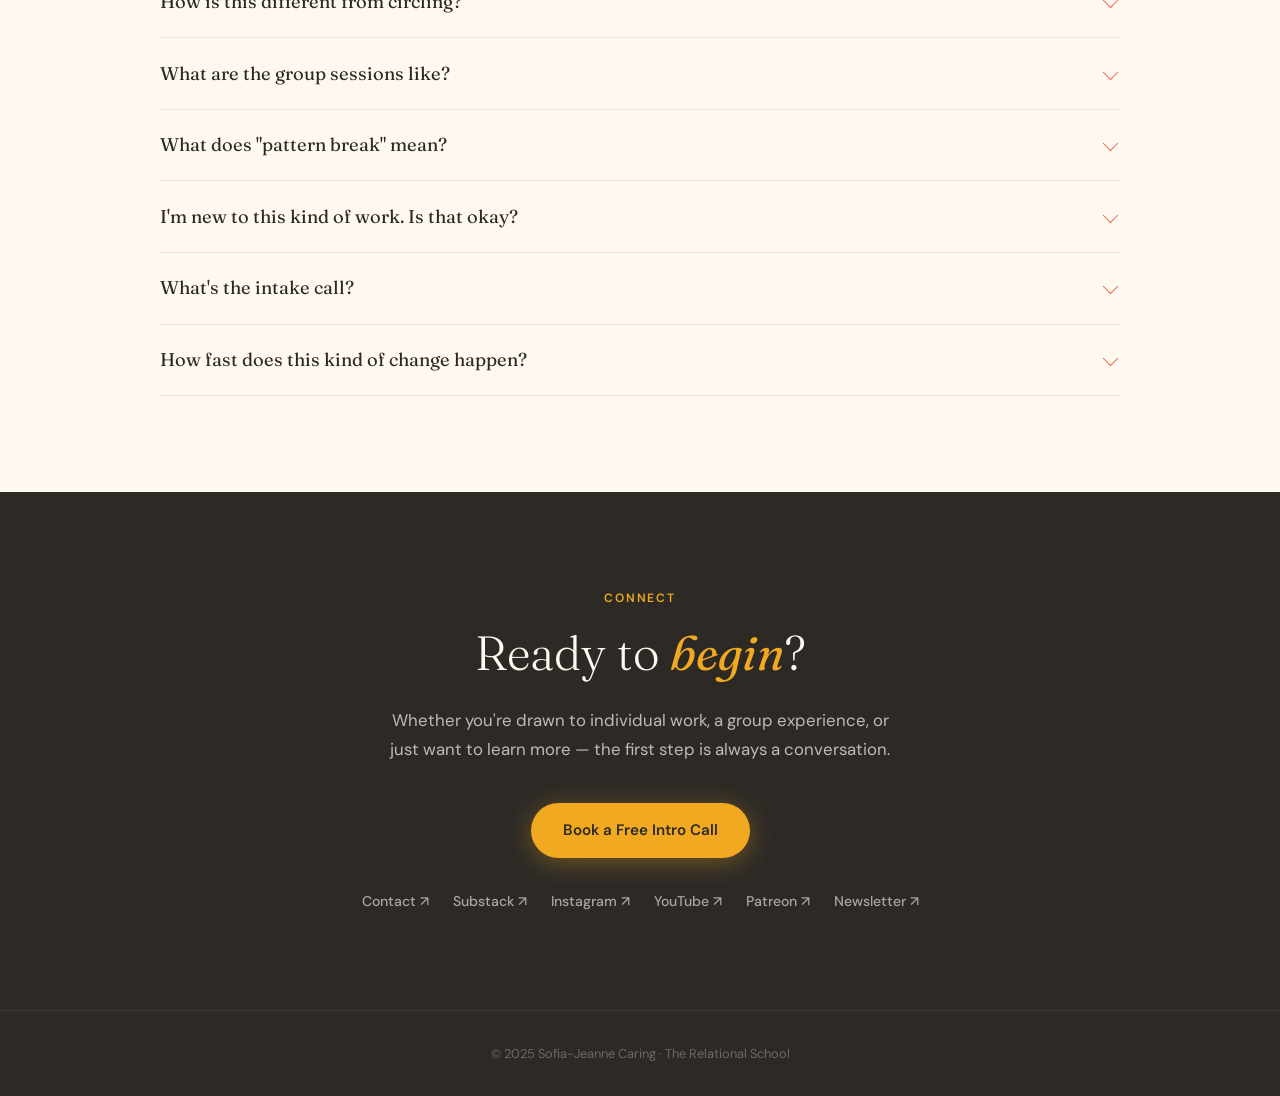
==== commit 3513845c: "feat: add fall relationship retreat button" ====
--- a/index.html
+++ b/index.html
@@ -975,6 +975,7 @@
                     <div class="offering-meta">
                         <span class="meta-tag">Retreat format</span>
                     </div>
+                    <span class="btn btn-primary" style="margin-top: 1rem; font-size: 0.85rem; padding: 0.6rem 1.4rem; background: var(--coral); display: inline-block;">Fall 2026: Pattern Break for Relationships →</span>
                 </a>
             </div>
 
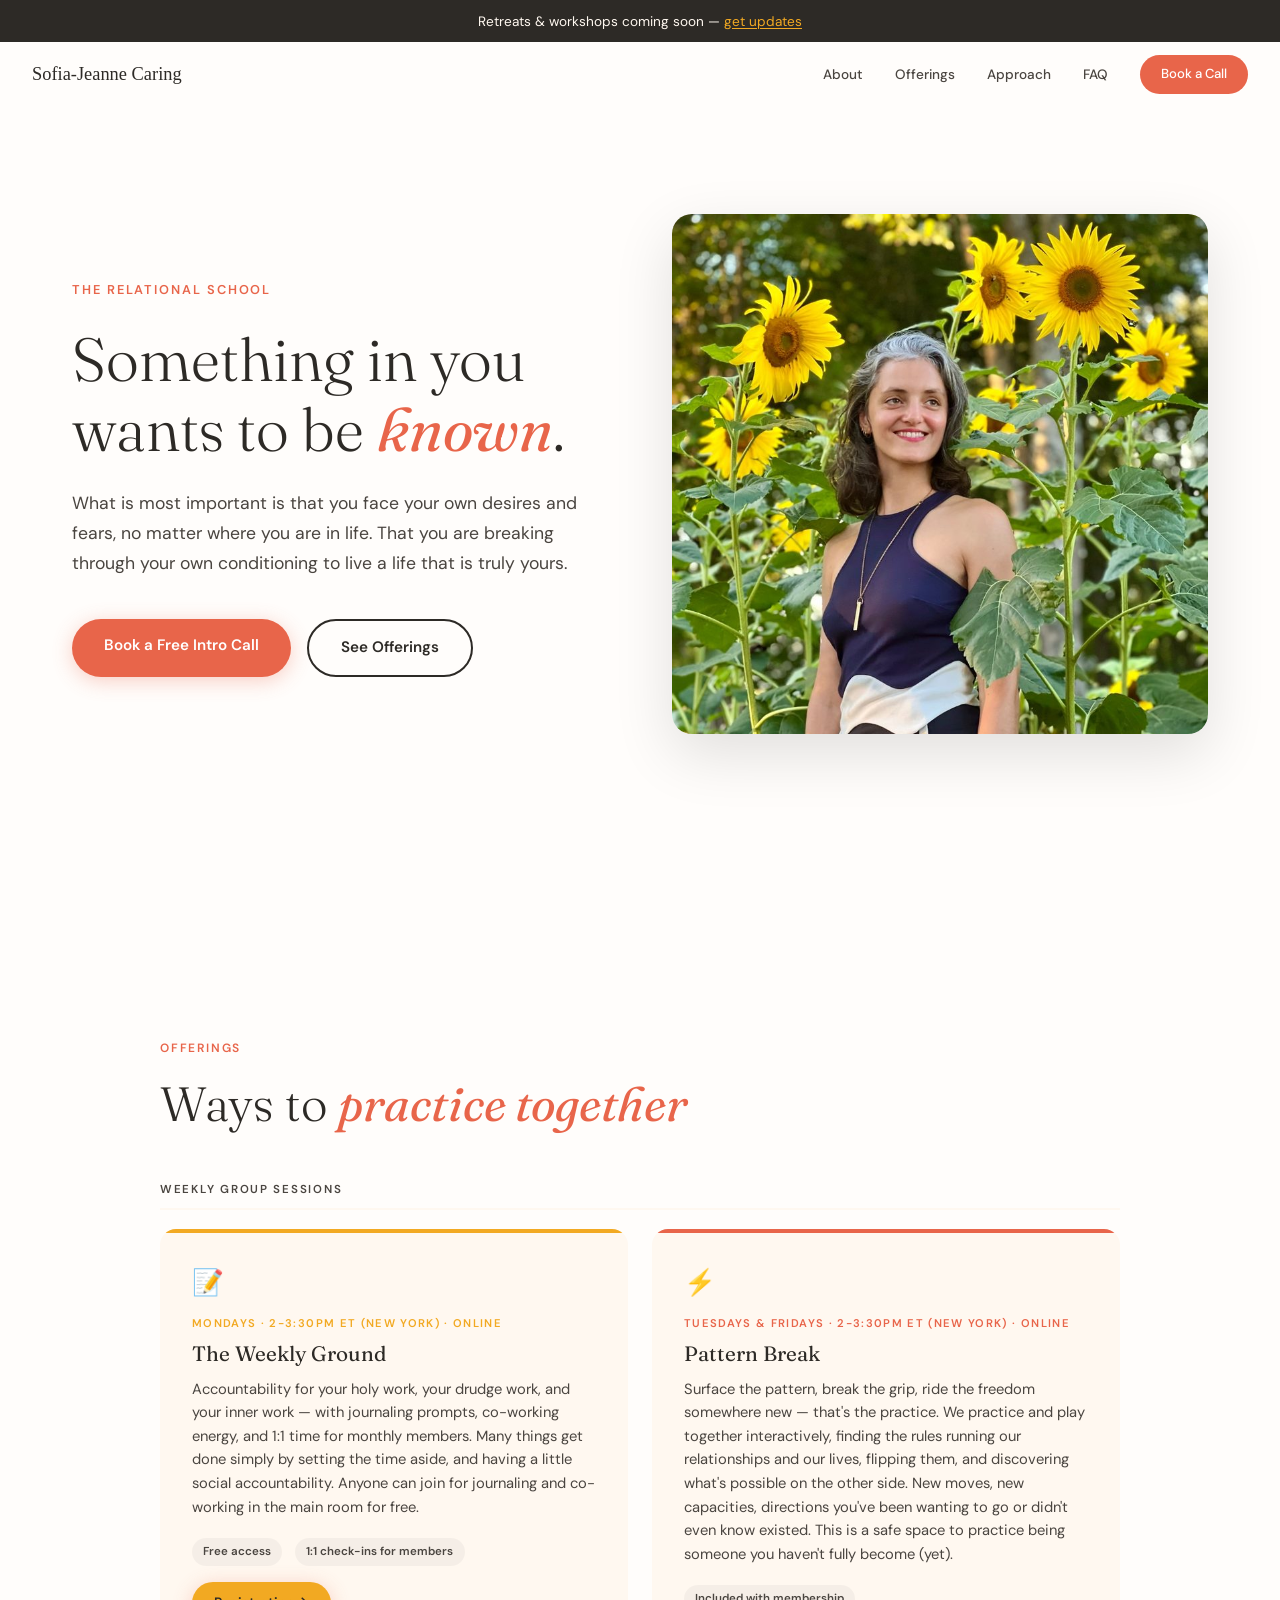
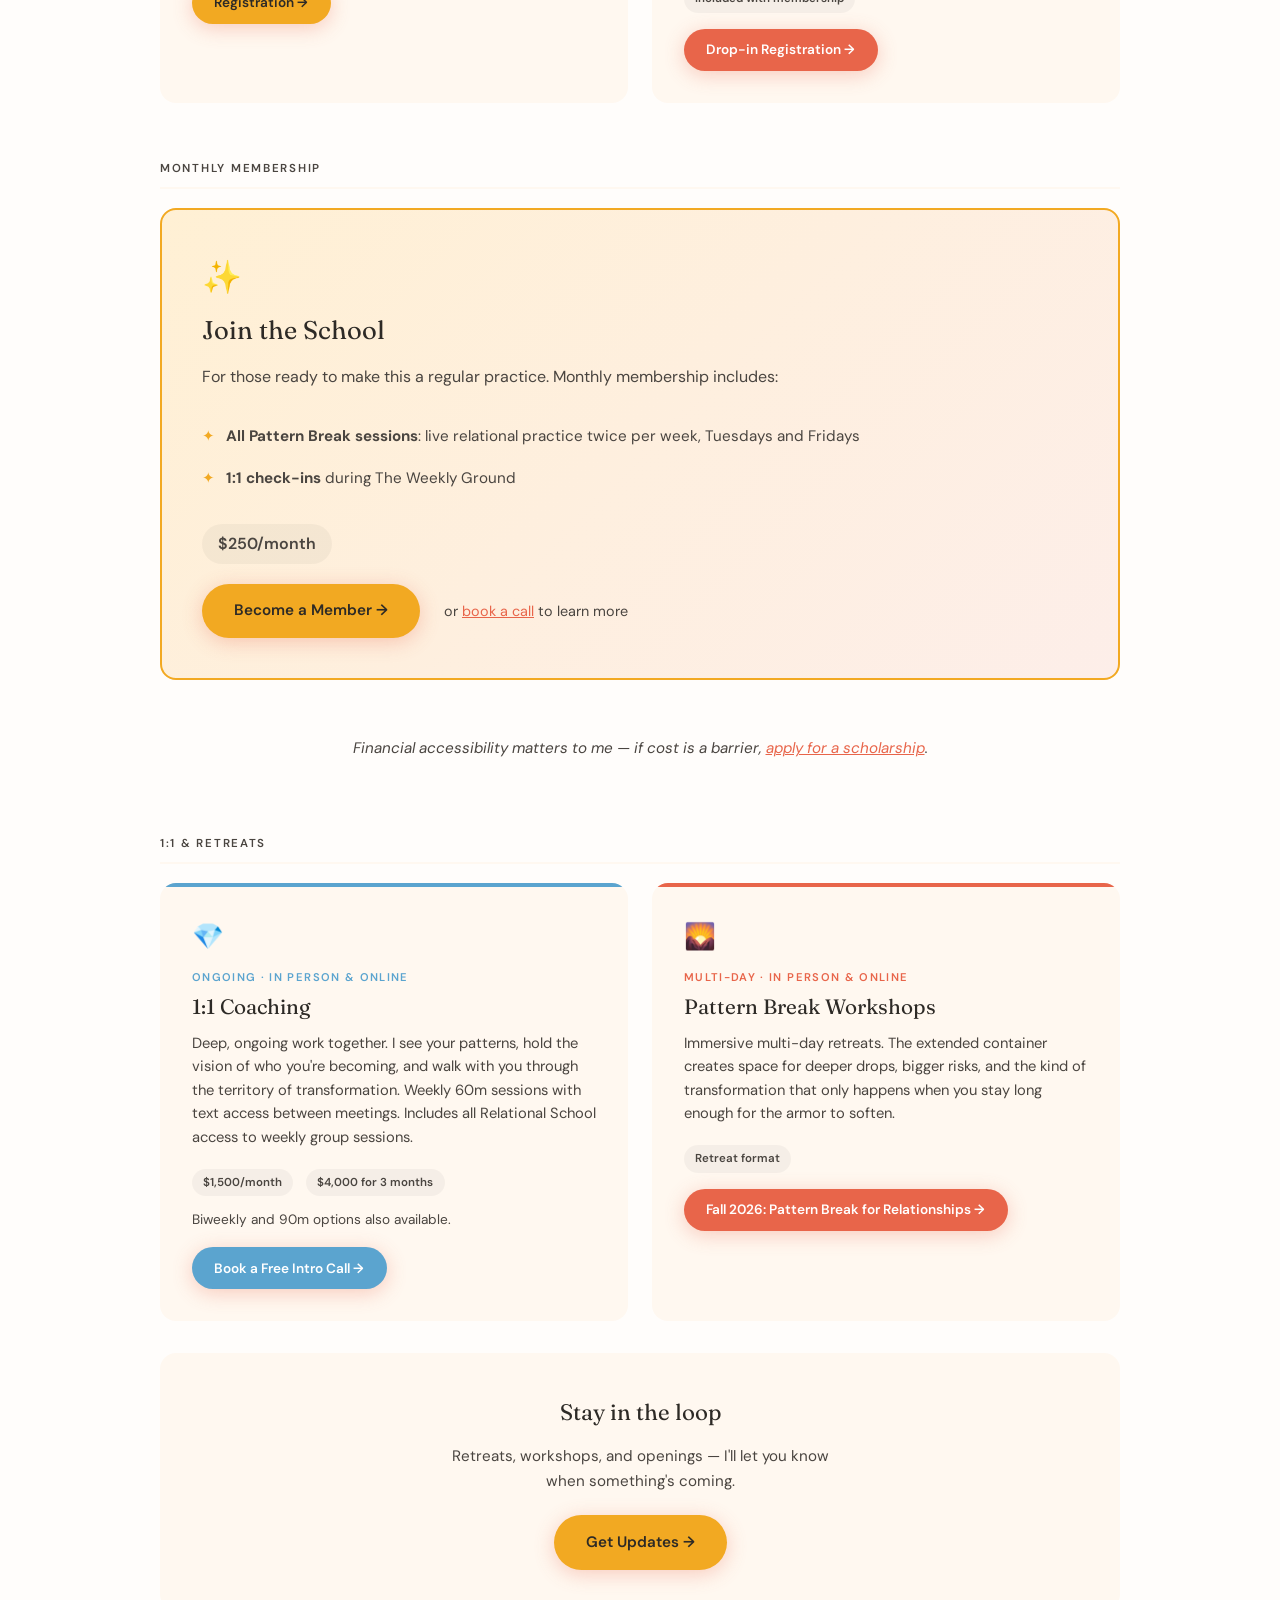
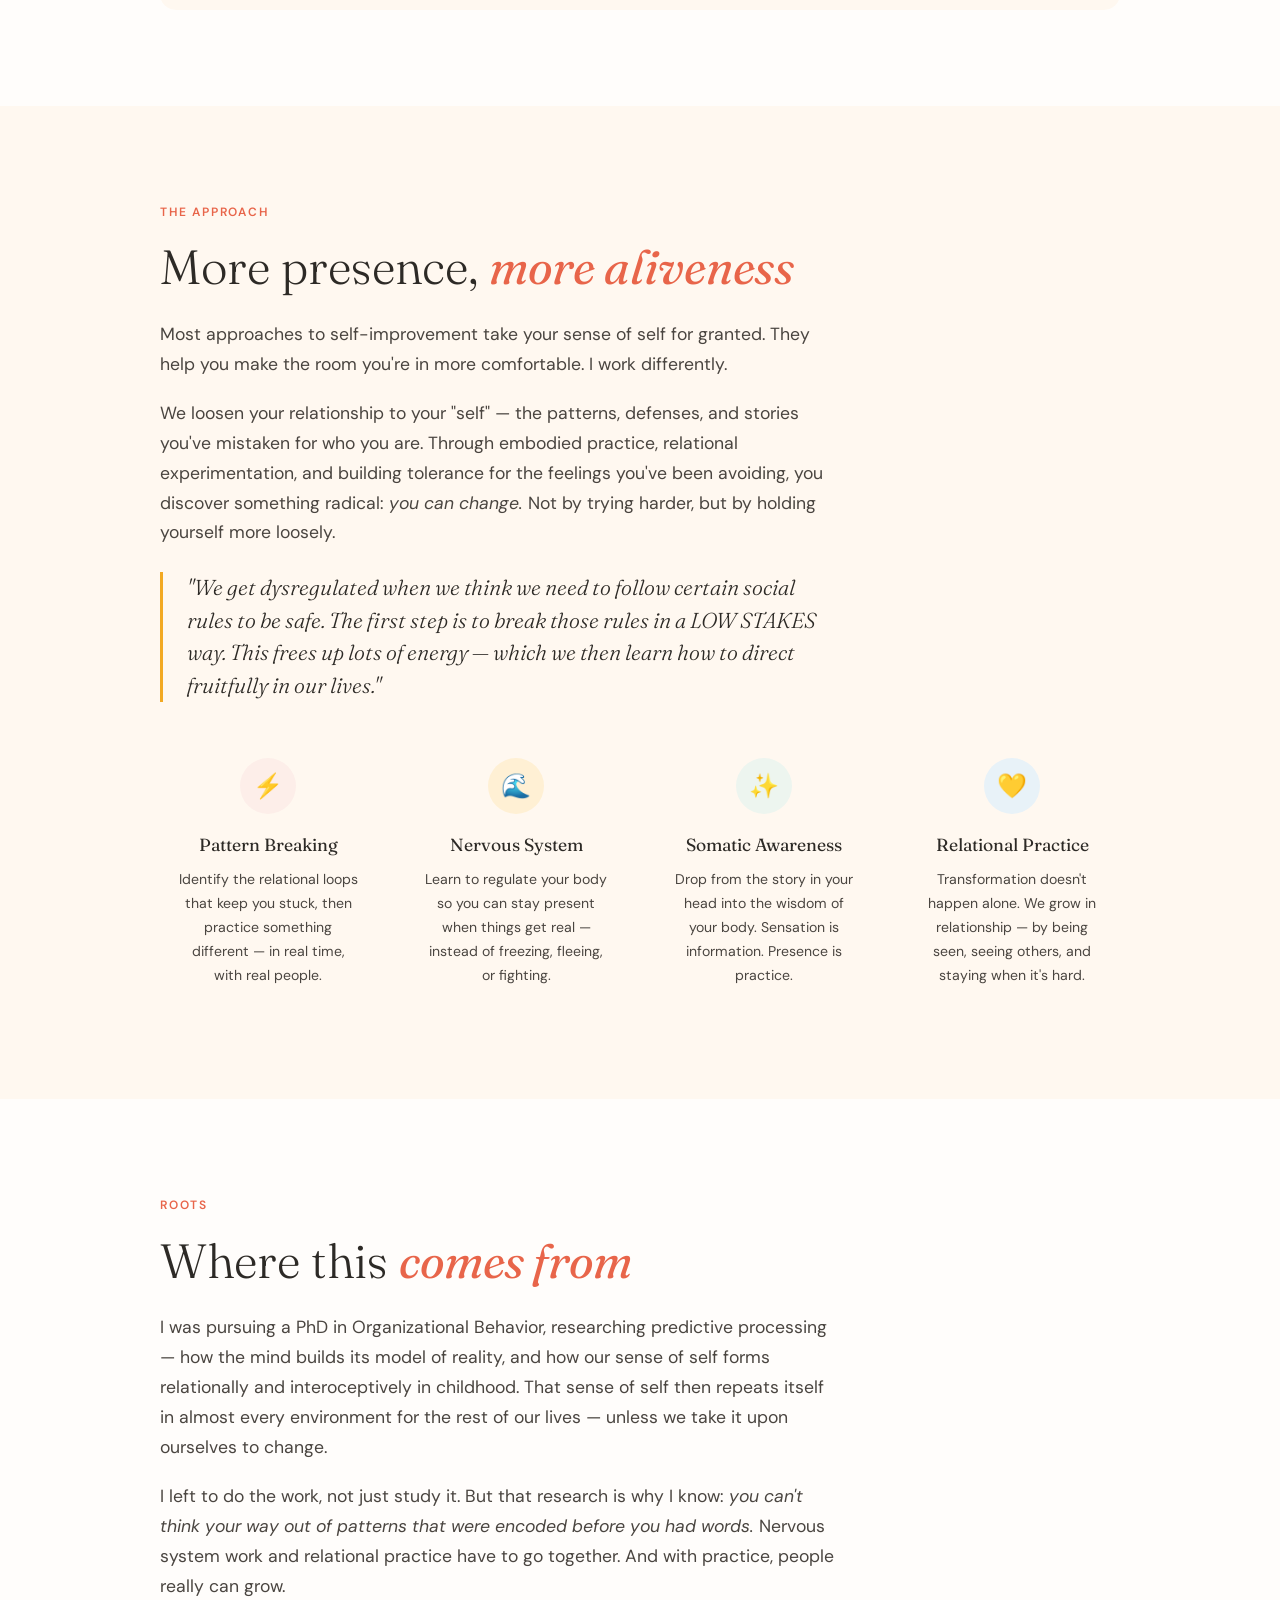
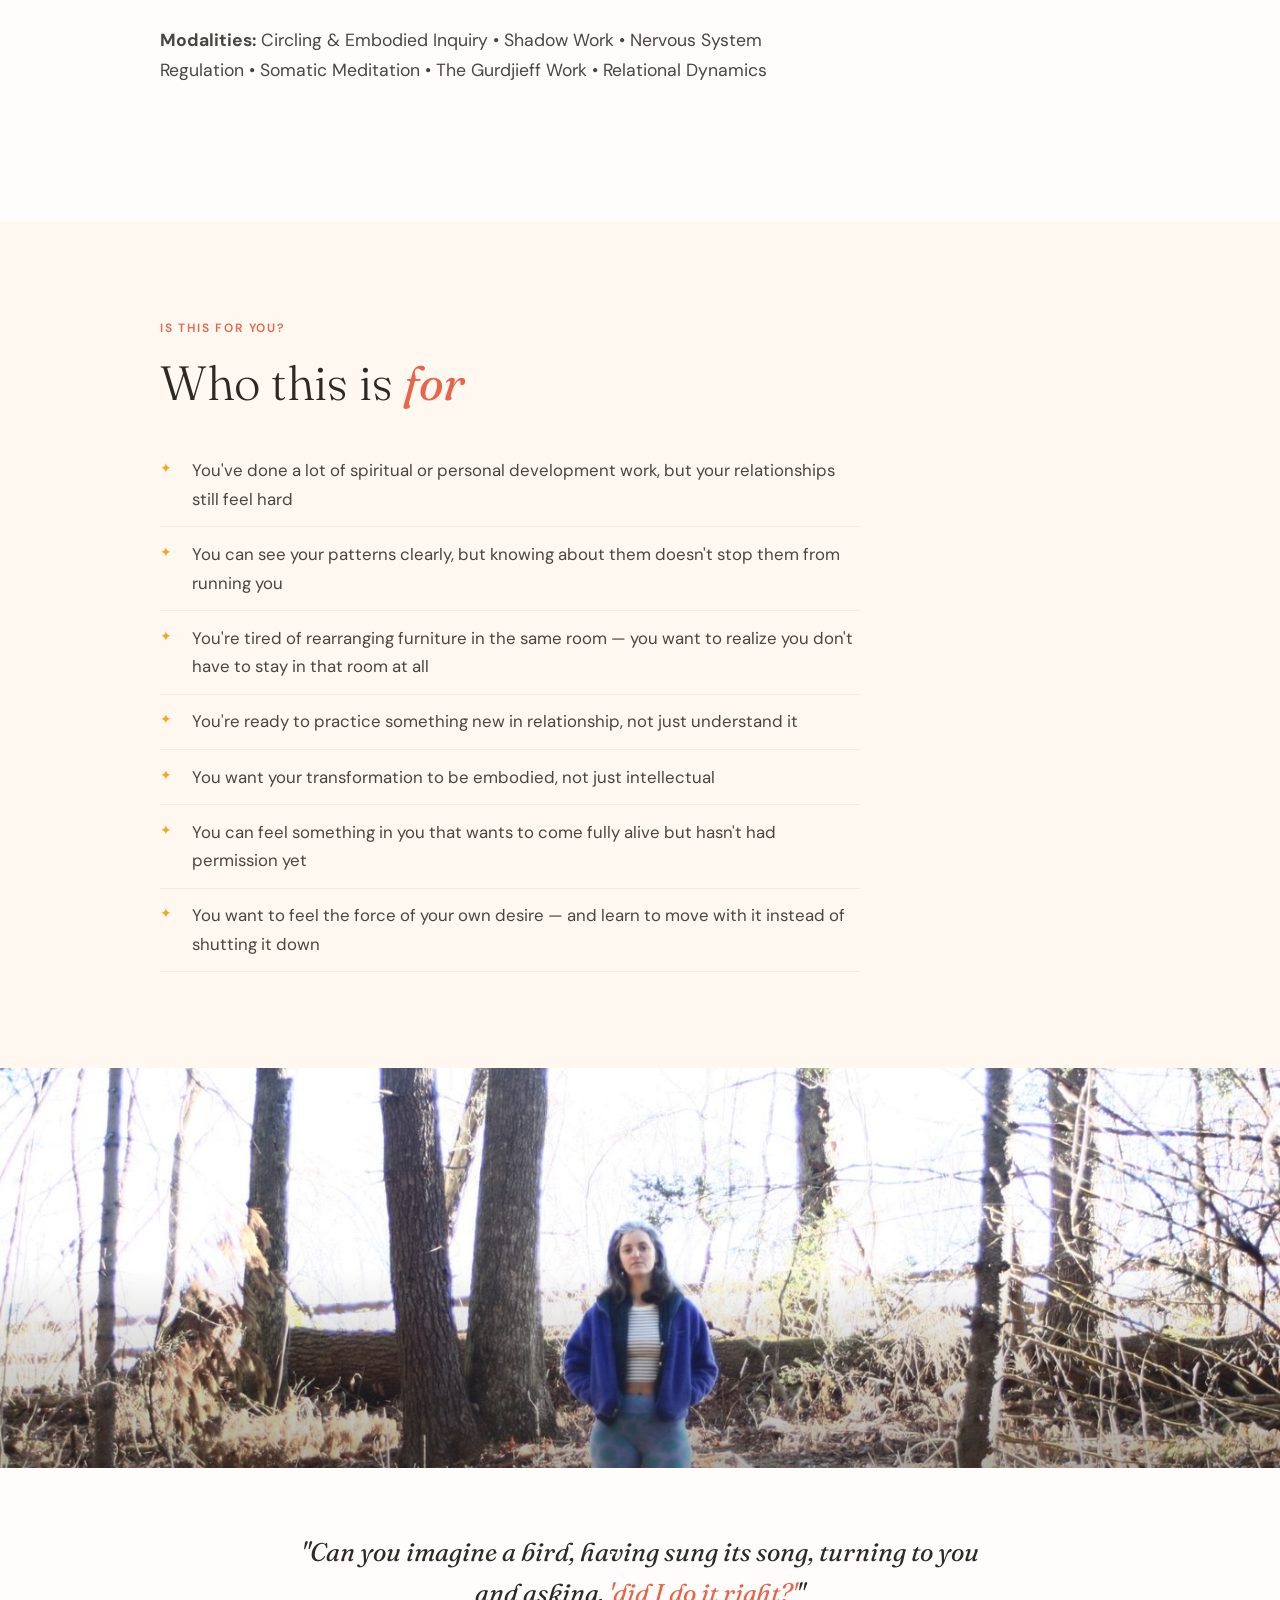
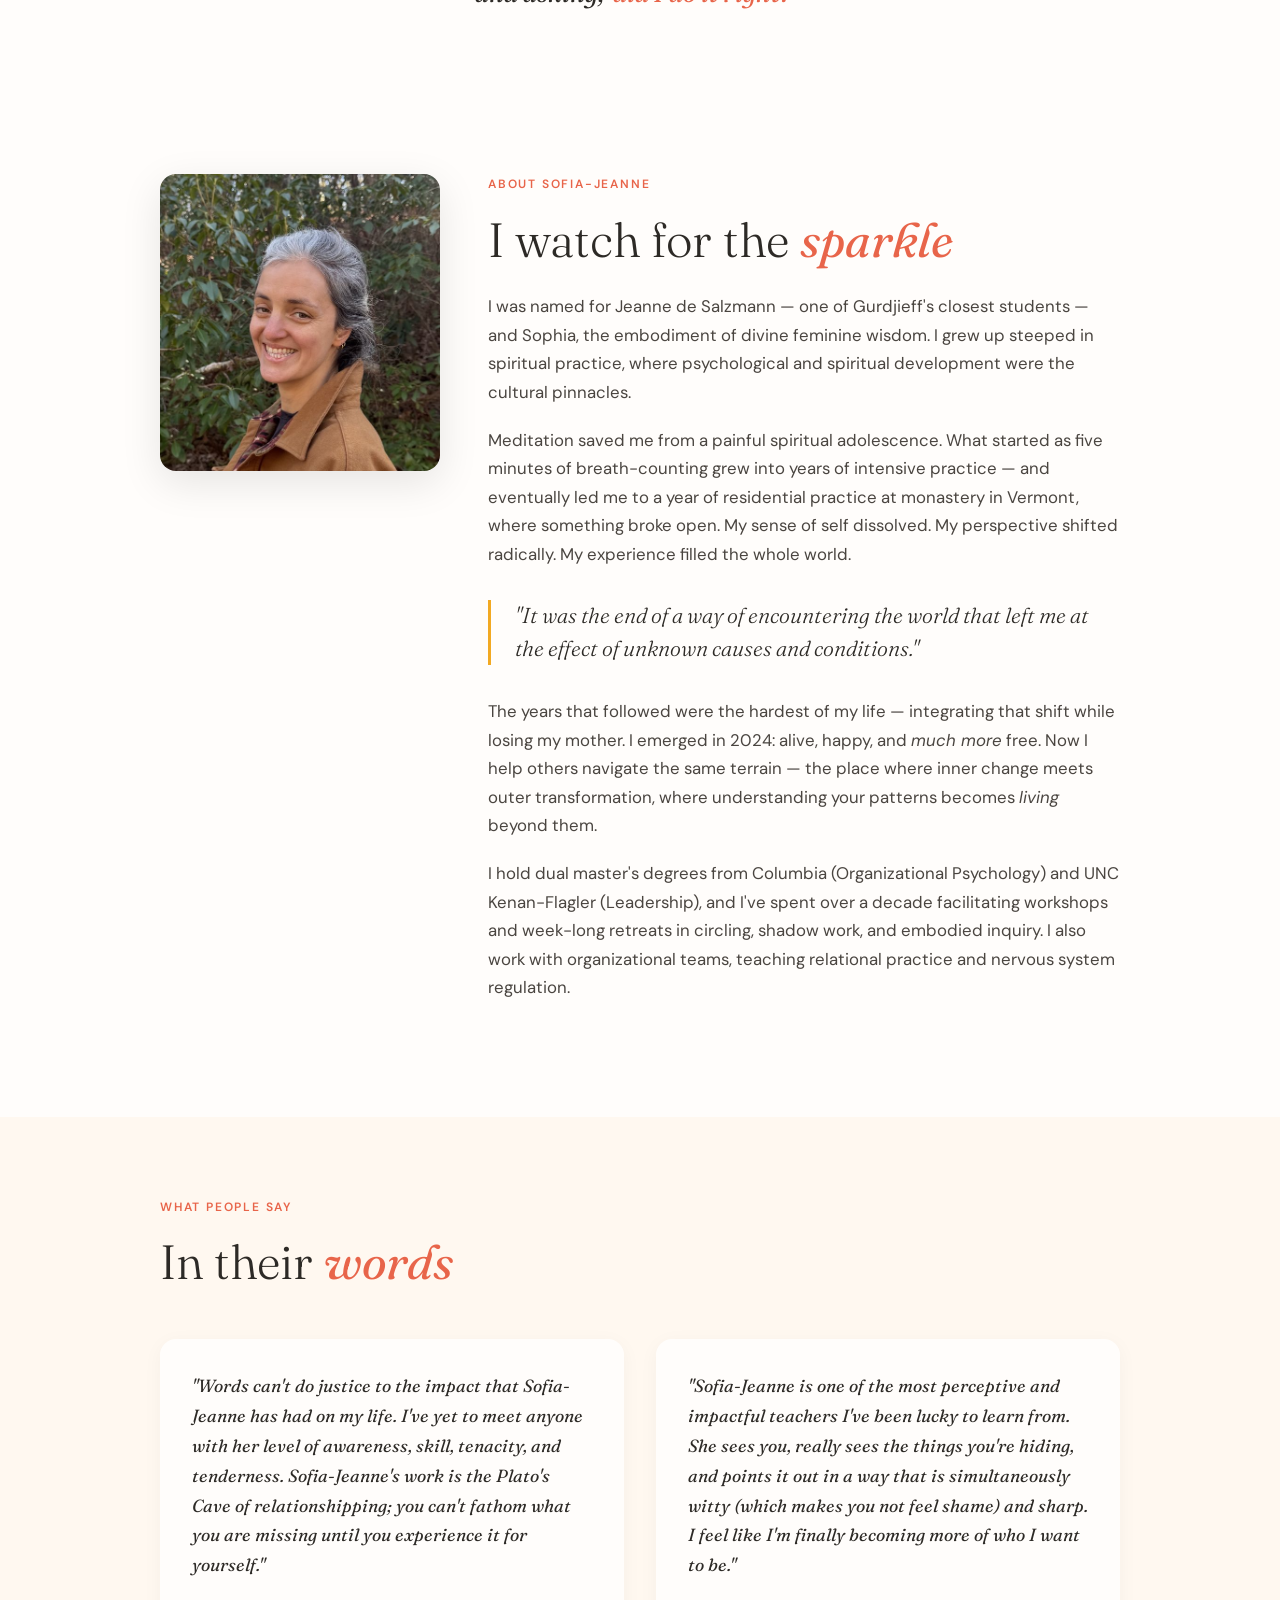
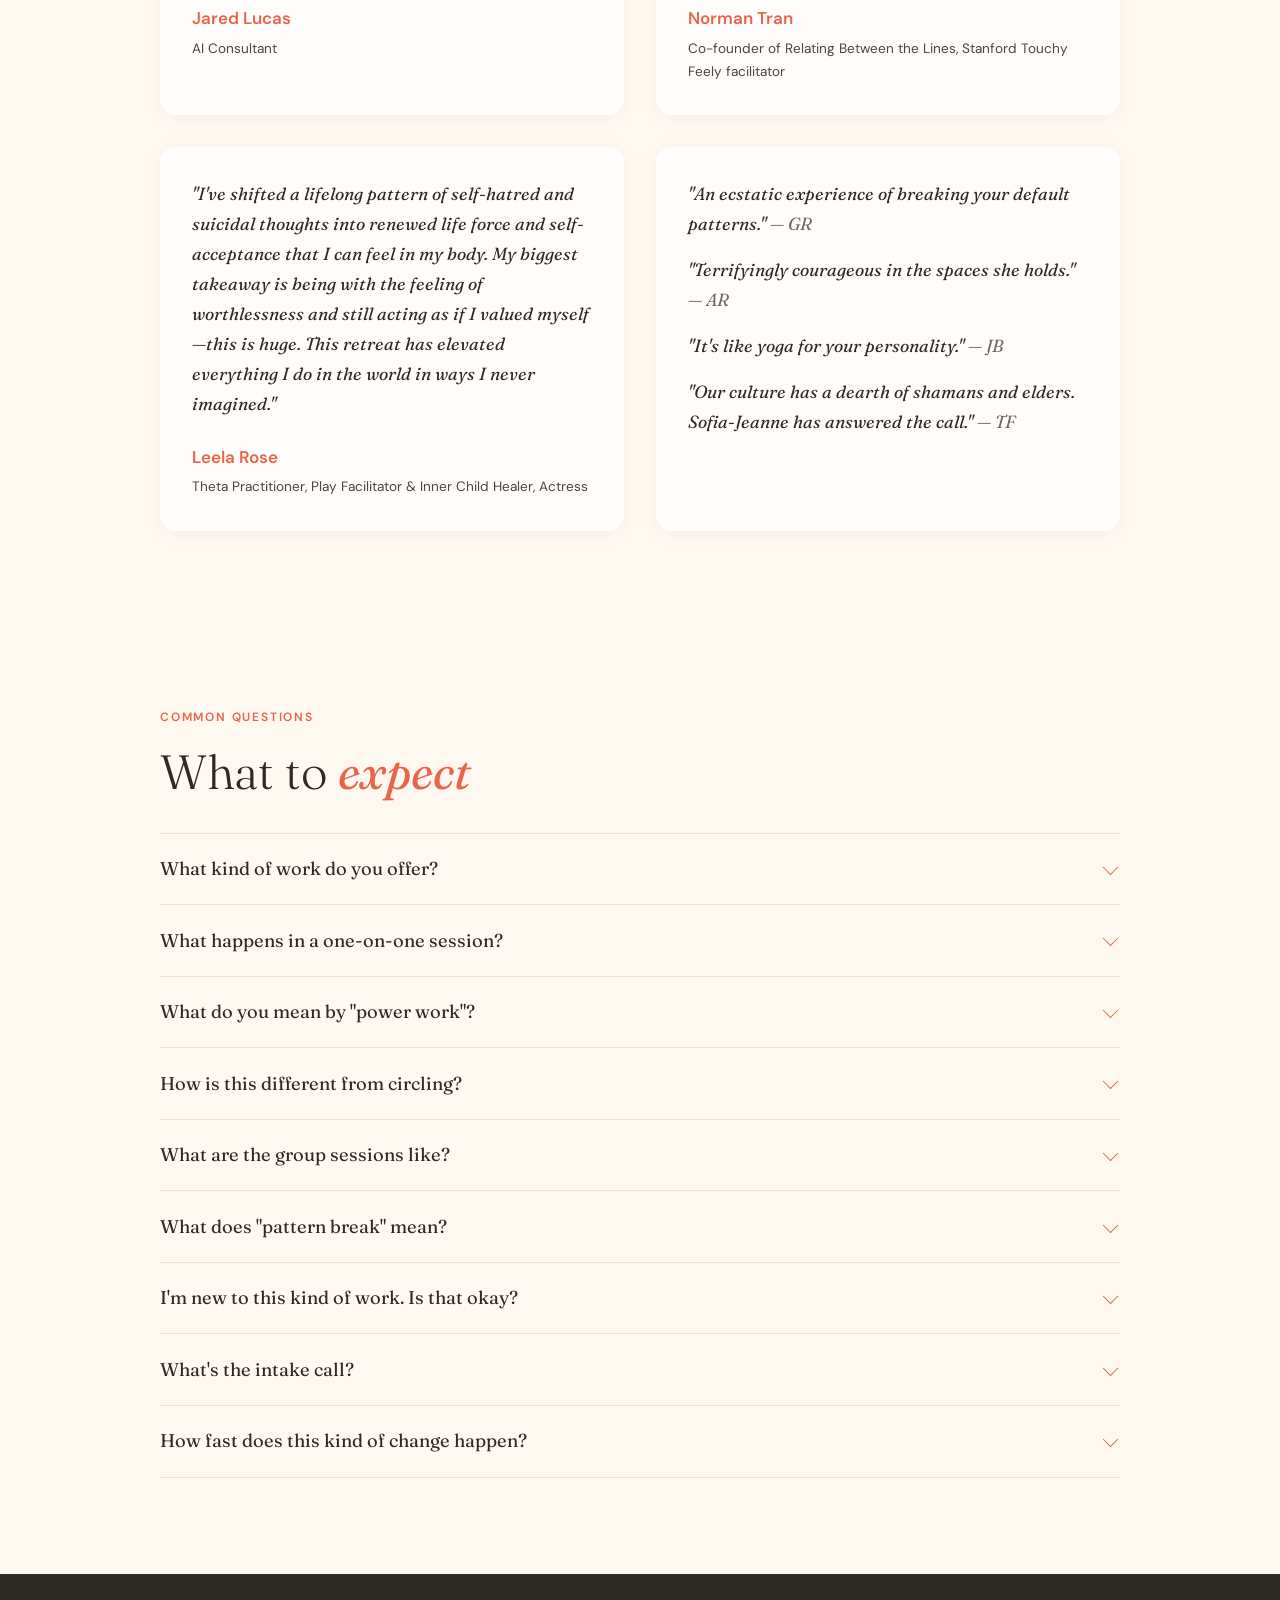
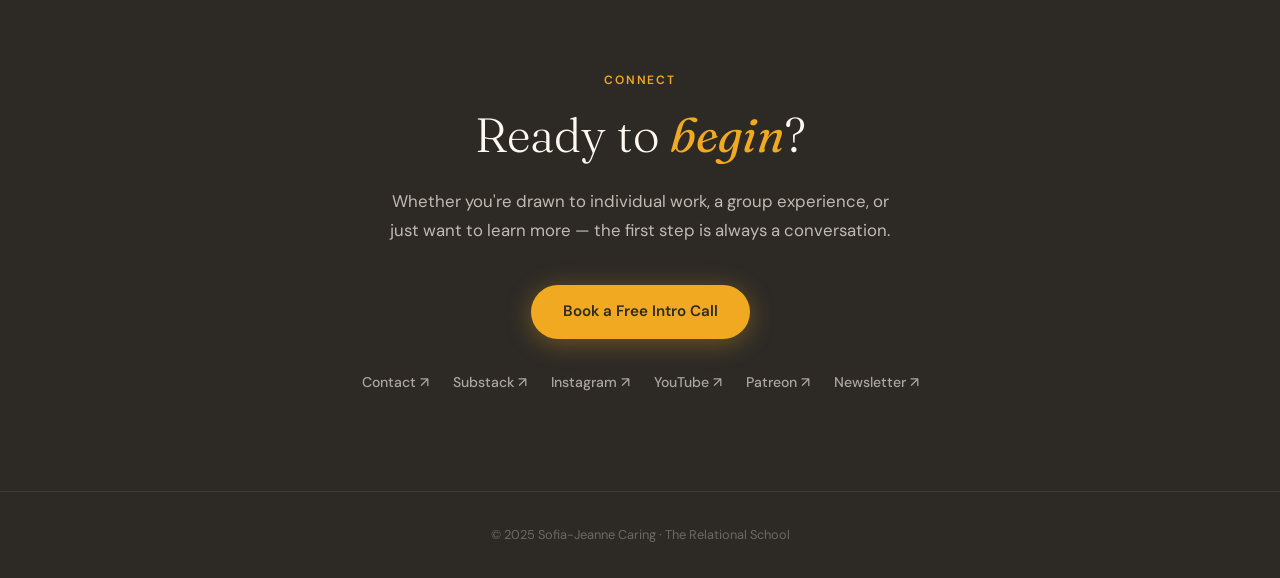
==== commit 4ee96c92: "fix: retire Crucible and update Pattern Break schedule" ====
--- a/index.html
+++ b/index.html
@@ -886,28 +886,13 @@
 
                 <div class="offering-card card-coral">
                     <div class="offering-icon">⚡</div>
-                    <div class="offering-type type-coral">Fridays · 2-3:30pm ET (New York) · Online</div>
+                    <div class="offering-type type-coral">Tuesdays &amp; Fridays · 2-3:30pm ET (New York) · Online</div>
                     <div class="offering-name">Pattern Break</div>
                     <p class="offering-desc">Surface the pattern, break the grip, ride the freedom somewhere new — that's the practice. We practice and play together interactively, finding the rules running our relationships and our lives, flipping them, and discovering what's possible on the other side. New moves, new capacities, directions you've been wanting to go or didn't even know existed. This is a safe space to practice being someone you haven't fully become (yet).</p>
                     <div class="offering-meta">
                         <span class="meta-tag">Included with membership</span>
                     </div>
                     <a href="https://buy.stripe.com/8x23cudrA4htaSa5zHejK03" target="_blank" class="btn btn-primary" style="margin-top: 1rem; font-size: 0.85rem; padding: 0.6rem 1.4rem;">Drop-in Registration →</a>
-                </div>
-            </div>
-
-            <!-- MONTHLY -->
-            <div class="offerings-section-title reveal">Monthly Deep Dive</div>
-            <div class="offerings-grid reveal">
-                <div class="offering-card card-plum">
-                    <div class="offering-icon">🔥</div>
-                    <div class="offering-type type-plum">Last Wednesday of Every Month · 2-3pm ET (New York) · Online</div>
-                    <div class="offering-name">The Crucible</div>
-                    <p class="offering-desc">Full presence and intensity. We turn up the heat with each other, pressing into the places where our psycho-emotional inflammation needs a good, deep tissue massage. This is advanced practice for people who want to meet themselves and each other without flinching. This is the essence of true safety — taking full responsibility. An opportunity to practice giving and receiving full impact relationality.</p>
-                    <div class="offering-meta">
-                        <span class="meta-tag">Included with membership</span>
-                    </div>
-                    <a href="https://buy.stripe.com/fZu3cubjs15h5xQ7HPejK02" target="_blank" class="btn btn-primary" style="margin-top: 1rem; font-size: 0.85rem; padding: 0.6rem 1.4rem; background: var(--plum);">Drop-in Registration →</a>
                 </div>
             </div>
 
@@ -923,11 +908,7 @@
                     <ul style="list-style: none; margin-bottom: 1.5rem;">
                         <li style="padding: 0.5rem 0 0.5rem 1.5rem; position: relative; font-size: 0.95rem; color: var(--deep-soft);">
                             <span style="position: absolute; left: 0; color: var(--sun);">✦</span>
-                            <strong>All Pattern Break sessions</strong> — weekly live relational practice
-                        </li>
-                        <li style="padding: 0.5rem 0 0.5rem 1.5rem; position: relative; font-size: 0.95rem; color: var(--deep-soft);">
-                            <span style="position: absolute; left: 0; color: var(--sun);">✦</span>
-                            <strong>The Crucible</strong> — monthly advanced practice
+                            <strong>All Pattern Break sessions</strong>: live relational practice twice per week, Tuesdays and Fridays
                         </li>
                         <li style="padding: 0.5rem 0 0.5rem 1.5rem; position: relative; font-size: 0.95rem; color: var(--deep-soft);">
                             <span style="position: absolute; left: 0; color: var(--sun);">✦</span>
@@ -958,7 +939,7 @@
                     <div class="offering-icon">💎</div>
                     <div class="offering-type type-sky">Ongoing · In Person & Online</div>
                     <div class="offering-name">1:1 Coaching</div>
-                    <p class="offering-desc">Deep, ongoing work together. I see your patterns, hold the vision of who you're becoming, and walk with you through the territory of transformation. Weekly 60m sessions with text access between meetings. Includes all Relational School access to weekly and monthly group sessions.</p>
+                    <p class="offering-desc">Deep, ongoing work together. I see your patterns, hold the vision of who you're becoming, and walk with you through the territory of transformation. Weekly 60m sessions with text access between meetings. Includes all Relational School access to weekly group sessions.</p>
                     <div class="offering-meta">
                         <span class="meta-tag">$1,500/month</span>
                         <span class="meta-tag">$4,000 for 3 months</span>
